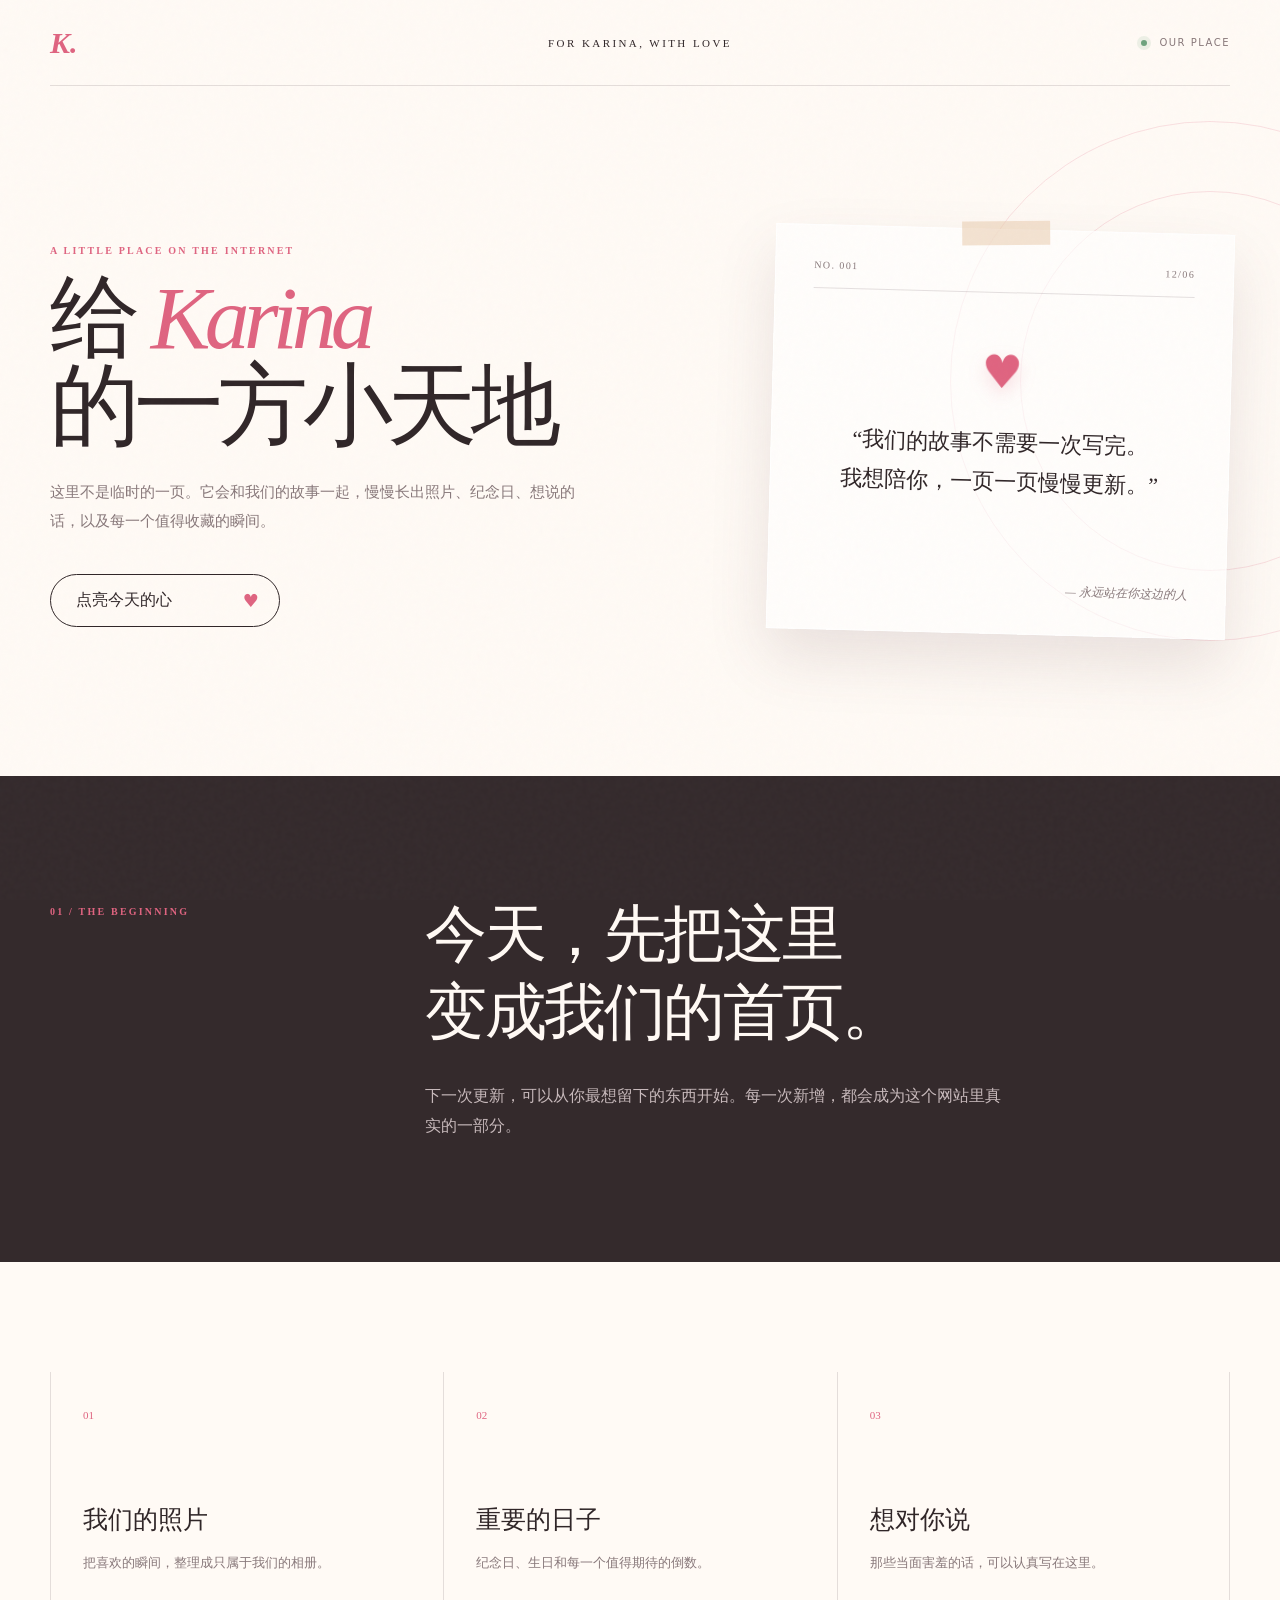
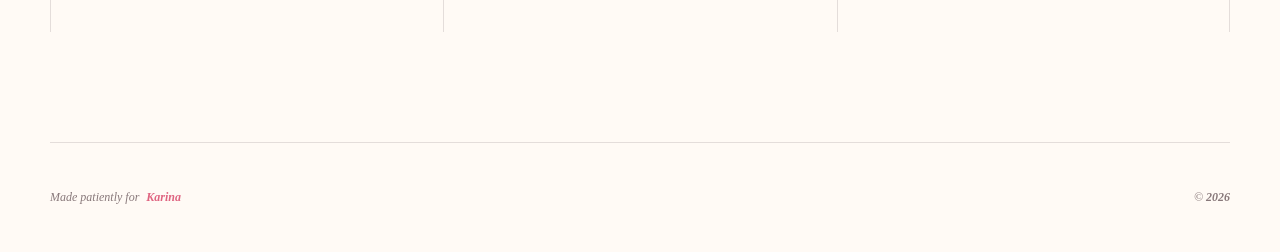
==== index.html @ d878bd58 "Launch Karina website" ====
<!doctype html>
<html lang="zh-CN">
  <head>
    <meta charset="UTF-8" />
    <meta name="viewport" content="width=device-width, initial-scale=1.0" />
    <meta name="theme-color" content="#fffaf5" />
    <meta name="description" content="一个为 Karina 慢慢搭建的小网站。" />
    <title>For Karina</title>
    <link rel="stylesheet" href="./styles.css" />
  </head>
  <body>
    <div class="grain" aria-hidden="true"></div>
    <header class="site-header">
      <a class="wordmark" href="#top" aria-label="回到首页">K.</a>
      <p>FOR KARINA, WITH LOVE</p>
      <span class="status"><i></i> OUR PLACE</span>
    </header>

    <main id="top">
      <section class="hero">
        <div class="orbit orbit-one" aria-hidden="true"></div>
        <div class="orbit orbit-two" aria-hidden="true"></div>
        <div class="hero-copy">
          <p class="eyebrow">A LITTLE PLACE ON THE INTERNET</p>
          <h1>给 <em>Karina</em><br />的一方小天地</h1>
          <p class="lead">
            这里不是临时的一页。它会和我们的故事一起，慢慢长出照片、纪念日、想说的话，以及每一个值得收藏的瞬间。
          </p>
          <button class="love-button" id="loveButton" type="button">
            <span>点亮今天的心</span>
            <b aria-hidden="true">♥</b>
          </button>
        </div>

        <aside class="note" aria-label="给 Karina 的留言">
          <div class="note-head"><span>NO. 001</span><span id="today"></span></div>
          <div class="tiny-heart" aria-hidden="true">♥</div>
          <blockquote>“我们的故事不需要一次写完。<br />我想陪你，一页一页慢慢更新。”</blockquote>
          <p>— 永远站在你这边的人</p>
        </aside>
      </section>

      <section class="foundation">
        <p class="section-number">01 / THE BEGINNING</p>
        <div>
          <h2>今天，先把这里<br />变成我们的首页。</h2>
          <p>下一次更新，可以从你最想留下的东西开始。每一次新增，都会成为这个网站里真实的一部分。</p>
        </div>
      </section>

      <section class="coming" aria-label="后续计划">
        <article><span>01</span><h3>我们的照片</h3><p>把喜欢的瞬间，整理成只属于我们的相册。</p></article>
        <article><span>02</span><h3>重要的日子</h3><p>纪念日、生日和每一个值得期待的倒数。</p></article>
        <article><span>03</span><h3>想对你说</h3><p>那些当面害羞的话，可以认真写在这里。</p></article>
      </section>
    </main>

    <footer><span>Made patiently for</span><strong>Karina</strong><span>© <b id="year"></b></span></footer>
    <div class="heart-rain" id="heartRain" aria-hidden="true"></div>
    <script src="./script.js"></script>
  </body>
</html>
---- styles.css ----
:root {
  --paper: #fffaf5;
  --ink: #302628;
  --muted: #88787a;
  --pink: #df6480;
  --rose: #f3c9d2;
  --line: rgba(67, 45, 49, 0.14);
}

* { box-sizing: border-box; }
html { scroll-behavior: smooth; }
body { margin: 0; background: var(--paper); color: var(--ink); font-family: "PingFang SC", "Microsoft YaHei", system-ui, sans-serif; }
button { font: inherit; }
.grain { position: fixed; inset: 0; pointer-events: none; opacity: .18; z-index: 10; background-image: url("data:image/svg+xml,%3Csvg viewBox='0 0 180 180' xmlns='http://www.w3.org/2000/svg'%3E%3Cfilter id='n'%3E%3CfeTurbulence type='fractalNoise' baseFrequency='.9' numOctaves='2' stitchTiles='stitch'/%3E%3C/filter%3E%3Crect width='100%25' height='100%25' filter='url(%23n)' opacity='.12'/%3E%3C/svg%3E"); }
.site-header { width: min(1180px, calc(100% - 48px)); height: 86px; margin: auto; display: grid; grid-template-columns: 1fr auto 1fr; align-items: center; border-bottom: 1px solid var(--line); position: relative; z-index: 2; }
.wordmark { color: var(--pink); text-decoration: none; font: italic 700 30px Georgia, serif; }
.site-header p { margin: 0; font: 11px Georgia, serif; letter-spacing: .22em; }
.status { justify-self: end; font-size: 10px; letter-spacing: .15em; color: var(--muted); }
.status i { display: inline-block; width: 6px; height: 6px; border-radius: 50%; background: #6fa37f; margin-right: 8px; box-shadow: 0 0 0 4px rgba(111,163,127,.12); }
.hero { width: min(1180px, calc(100% - 48px)); min-height: 690px; margin: auto; display: grid; grid-template-columns: 1.15fr .85fr; gap: 100px; align-items: center; position: relative; }
.orbit { position: absolute; border: 1px solid rgba(223,100,128,.18); border-radius: 50%; pointer-events: none; }
.orbit-one { width: 520px; height: 520px; right: -240px; top: 35px; }
.orbit-two { width: 380px; height: 380px; right: -170px; top: 105px; }
.eyebrow, .section-number { color: var(--pink); font: 700 10px Georgia, serif; letter-spacing: .22em; }
.hero h1 { margin: 18px 0 28px; font: 500 clamp(56px, 7vw, 92px)/.98 Georgia, "Songti SC", serif; letter-spacing: -.065em; }
.hero h1 em { color: var(--pink); font-weight: 400; }
.lead { max-width: 530px; color: var(--muted); font-size: 15px; line-height: 1.95; }
.love-button { margin-top: 22px; min-width: 230px; border: 1px solid var(--ink); border-radius: 999px; color: var(--ink); background: transparent; padding: 15px 20px 15px 25px; display: inline-flex; align-items: center; justify-content: space-between; gap: 36px; cursor: pointer; transition: .25s ease; }
.love-button b { color: var(--pink); font-size: 18px; }
.love-button:hover { background: var(--ink); color: white; transform: translateY(-3px); }
.note { min-height: 405px; padding: 34px 38px; background: rgba(255,255,255,.62); border: 1px solid rgba(255,255,255,.85); box-shadow: 0 28px 60px rgba(94,64,70,.13); transform: rotate(1.5deg); display: flex; flex-direction: column; position: relative; z-index: 1; }
.note::before { content: ""; width: 88px; height: 24px; background: rgba(233,205,175,.55); position: absolute; top: -9px; left: 50%; transform: translateX(-50%) rotate(-2deg); }
.note-head { display: flex; justify-content: space-between; padding-bottom: 17px; border-bottom: 1px solid var(--line); color: var(--muted); font: 10px Georgia, serif; letter-spacing: .14em; }
.tiny-heart { margin: 52px auto 25px; color: var(--pink); font-size: 46px; filter: drop-shadow(0 8px 9px rgba(223,100,128,.18)); }
.note blockquote { margin: 0; text-align: center; font: 22px/1.75 Georgia, "Songti SC", serif; }
.note > p { margin: auto 0 0; color: var(--muted); text-align: right; font: italic 12px Georgia, serif; }
.foundation { padding: 120px max(24px, calc((100vw - 1180px)/2)); display: grid; grid-template-columns: .55fr 1.45fr; gap: 70px; background: #342a2c; color: #fff9f4; }
.foundation h2 { margin: 0; font: 400 clamp(38px, 5vw, 62px)/1.25 Georgia, "Songti SC", serif; letter-spacing: -.04em; }
.foundation div > p { max-width: 580px; color: #c7b9bb; line-height: 1.9; margin: 30px 0 0; }
.coming { width: min(1180px, calc(100% - 48px)); margin: auto; padding: 110px 0; display: grid; grid-template-columns: repeat(3, 1fr); }
.coming article { min-height: 260px; padding: 32px; border-left: 1px solid var(--line); }
.coming article:last-child { border-right: 1px solid var(--line); }
.coming span { color: var(--pink); font: 11px Georgia, serif; }
.coming h3 { margin: 80px 0 15px; font: 400 25px Georgia, "Songti SC", serif; }
.coming p { margin: 0; color: var(--muted); font-size: 13px; line-height: 1.8; }
footer { width: min(1180px, calc(100% - 48px)); min-height: 110px; margin: auto; border-top: 1px solid var(--line); display: flex; align-items: center; gap: 7px; color: var(--muted); font: italic 12px Georgia, serif; }
footer strong { color: var(--pink); } footer span:last-child { margin-left: auto; }
.heart-rain { position: fixed; inset: 0; z-index: 20; pointer-events: none; overflow: hidden; }
.heart-rain i { position: absolute; left: var(--x); bottom: -30px; color: var(--pink); font-style: normal; animation: rise 1.8s ease-out var(--delay) both; }
@keyframes rise { 0% { transform: translateY(0) rotate(0); opacity: 0; } 15% { opacity: 1; } 100% { transform: translateY(-105vh) rotate(35deg); opacity: 0; } }

@media (max-width: 800px) {
  .site-header { grid-template-columns: 1fr 1fr; }.site-header p { display: none; }
  .hero { grid-template-columns: 1fr; gap: 60px; padding: 80px 0 100px; }
  .note { max-width: 560px; width: 100%; justify-self: center; }
  .foundation { grid-template-columns: 1fr; gap: 25px; }
  .coming { grid-template-columns: 1fr; }
  .coming article, .coming article:last-child { border: 0; border-top: 1px solid var(--line); min-height: 210px; }
  .coming article:last-child { border-bottom: 1px solid var(--line); }
  .coming h3 { margin-top: 55px; }
}
@media (max-width: 520px) {
  .site-header, .hero, .coming, footer { width: calc(100% - 28px); }
  .hero h1 { font-size: 52px; }
  .note { padding: 28px 24px; min-height: 390px; }
  .note blockquote { font-size: 19px; }
  .foundation { padding-top: 85px; padding-bottom: 85px; }
}
@media (prefers-reduced-motion: reduce) { * { scroll-behavior: auto !important; animation-duration: .01ms !important; transition-duration: .01ms !important; } }
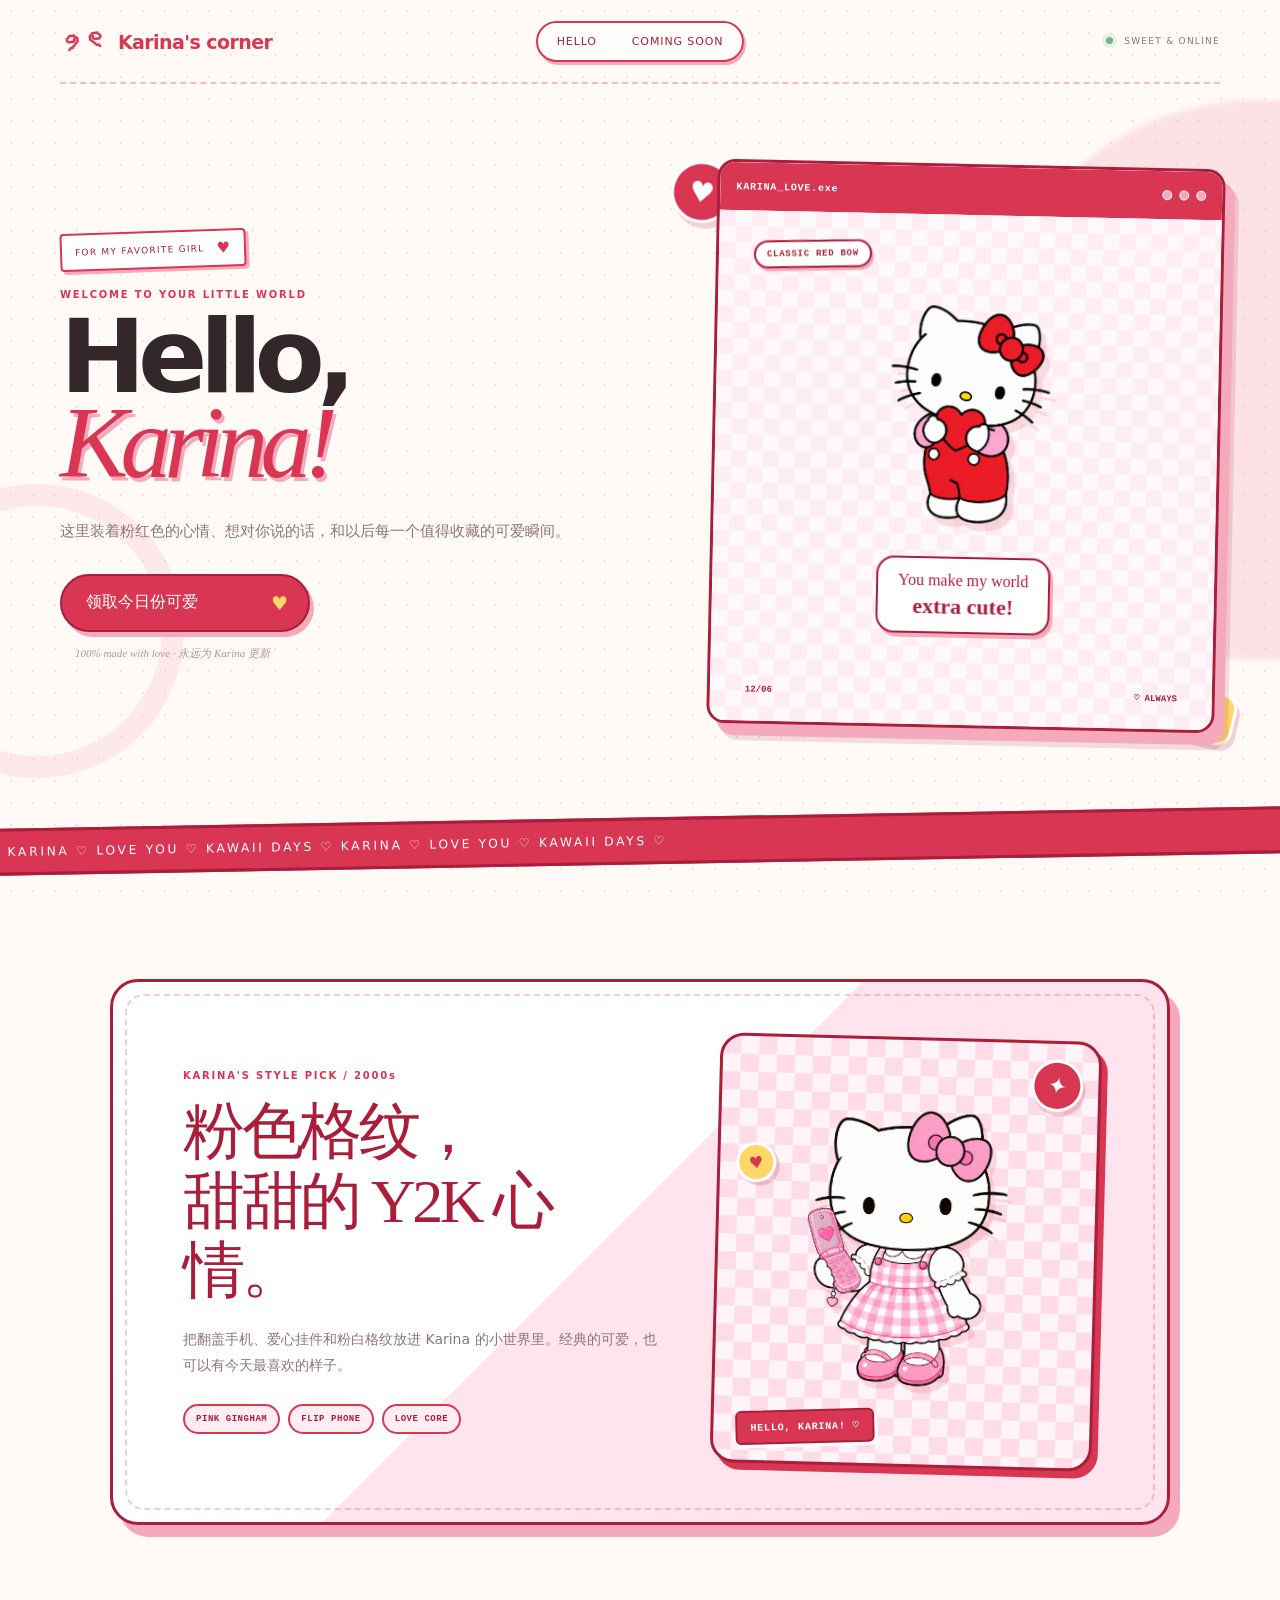
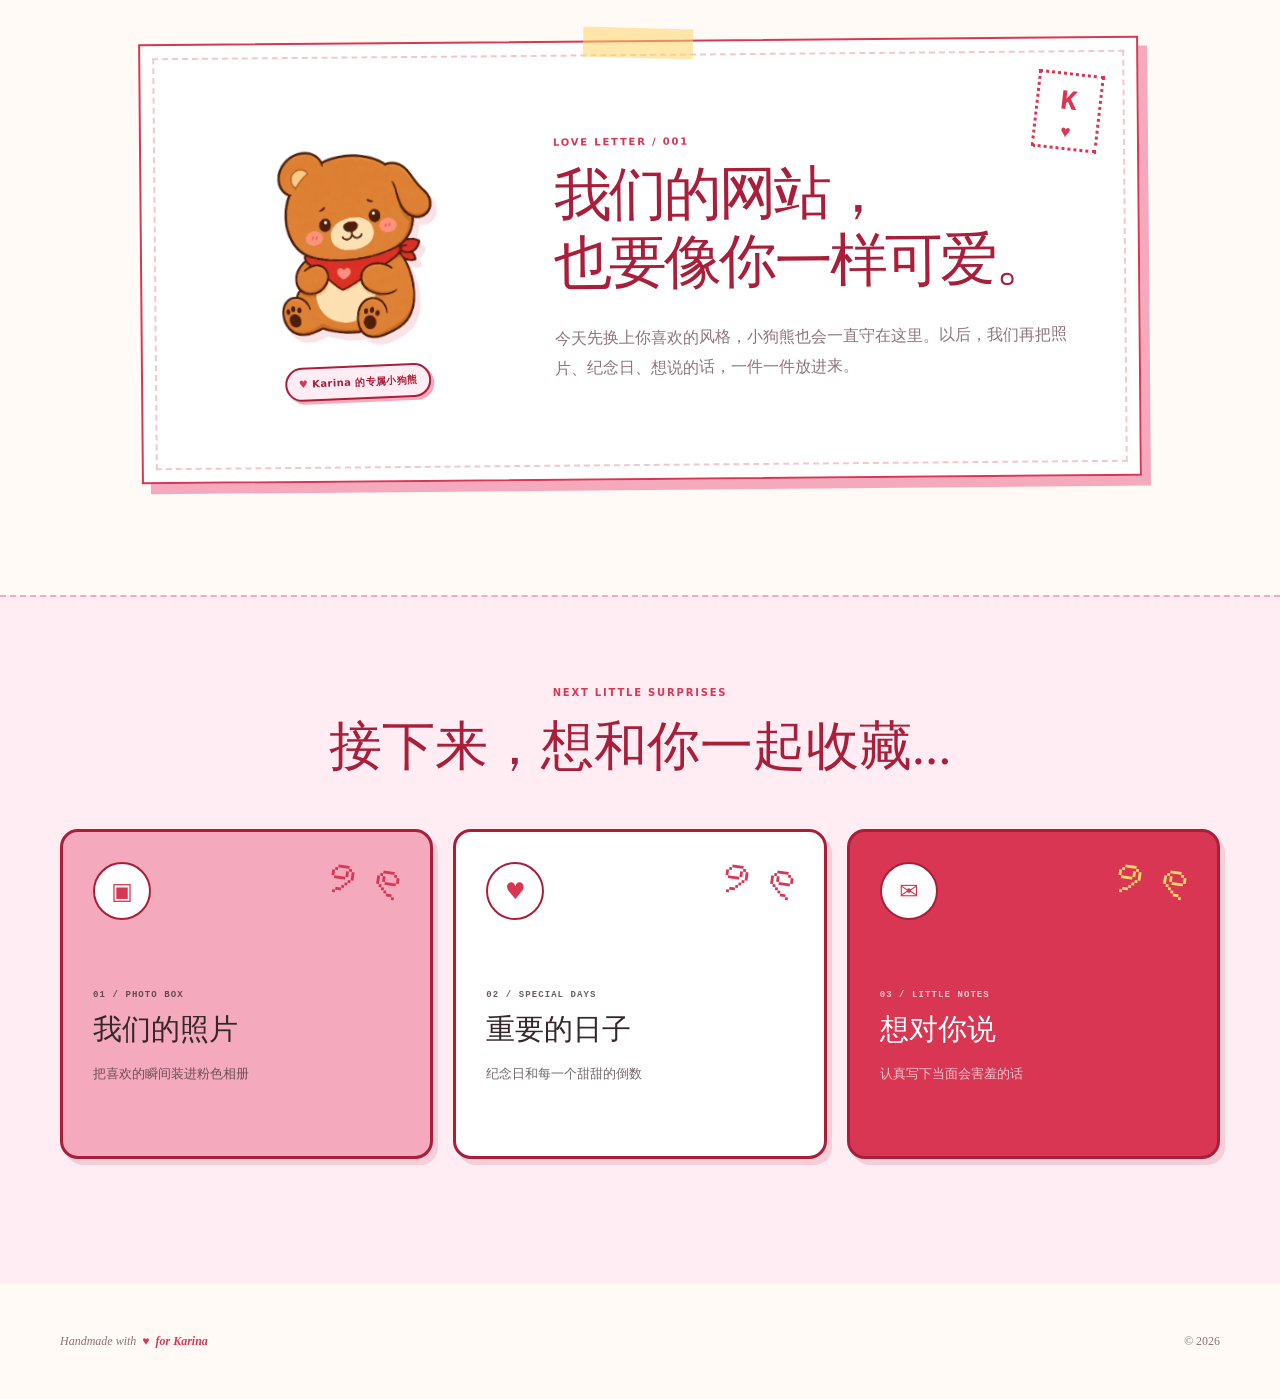
==== commit db3216d9: "Redesign Karina site with kawaii character style" ====
--- a/index.html
+++ b/index.html
@@ -3,59 +3,131 @@
   <head>
     <meta charset="UTF-8" />
     <meta name="viewport" content="width=device-width, initial-scale=1.0" />
-    <meta name="theme-color" content="#fffaf5" />
-    <meta name="description" content="一个为 Karina 慢慢搭建的小网站。" />
-    <title>For Karina</title>
+    <meta name="theme-color" content="#ffeff4" />
+    <meta name="description" content="Karina 的甜甜小世界，收藏爱与每一个可爱瞬间。" />
+    <title>Karina's Kawaii Corner</title>
     <link rel="stylesheet" href="./styles.css" />
   </head>
   <body>
-    <div class="grain" aria-hidden="true"></div>
+    <div class="page-dots" aria-hidden="true"></div>
     <header class="site-header">
-      <a class="wordmark" href="#top" aria-label="回到首页">K.</a>
-      <p>FOR KARINA, WITH LOVE</p>
-      <span class="status"><i></i> OUR PLACE</span>
+      <a class="wordmark" href="#top" aria-label="回到首页">
+        <span class="mini-bow" aria-hidden="true">୨୧</span>
+        Karina's corner
+      </a>
+      <nav aria-label="页面导航">
+        <a href="#hello">Hello</a>
+        <a href="#coming">Coming soon</a>
+      </nav>
+      <span class="status"><i></i> SWEET & ONLINE</span>
     </header>
 
     <main id="top">
-      <section class="hero">
-        <div class="orbit orbit-one" aria-hidden="true"></div>
-        <div class="orbit orbit-two" aria-hidden="true"></div>
+      <section class="hero" id="hello">
+        <div class="sticker sticker-heart" aria-hidden="true">♥</div>
+        <div class="sticker sticker-star" aria-hidden="true">✦</div>
         <div class="hero-copy">
-          <p class="eyebrow">A LITTLE PLACE ON THE INTERNET</p>
-          <h1>给 <em>Karina</em><br />的一方小天地</h1>
+          <div class="postmark"><span>FOR MY FAVORITE GIRL</span><b>♥</b></div>
+          <p class="eyebrow">WELCOME TO YOUR LITTLE WORLD</p>
+          <h1>Hello,<br /><em>Karina!</em></h1>
           <p class="lead">
-            这里不是临时的一页。它会和我们的故事一起，慢慢长出照片、纪念日、想说的话，以及每一个值得收藏的瞬间。
+            这里装着粉红色的心情、想对你说的话，和以后每一个值得收藏的可爱瞬间。
           </p>
           <button class="love-button" id="loveButton" type="button">
-            <span>点亮今天的心</span>
+            <span>领取今日份可爱</span>
             <b aria-hidden="true">♥</b>
           </button>
+          <p class="micro-copy">100% made with love · 永远为 Karina 更新</p>
         </div>
 
-        <aside class="note" aria-label="给 Karina 的留言">
-          <div class="note-head"><span>NO. 001</span><span id="today"></span></div>
-          <div class="tiny-heart" aria-hidden="true">♥</div>
-          <blockquote>“我们的故事不需要一次写完。<br />我想陪你，一页一页慢慢更新。”</blockquote>
-          <p>— 永远站在你这边的人</p>
+        <aside class="kawaii-window" aria-label="给 Karina 的欢迎卡片">
+          <div class="window-bar">
+            <span>KARINA_LOVE.exe</span>
+            <div aria-hidden="true"><i></i><i></i><i></i></div>
+          </div>
+          <div class="window-body">
+            <span class="kitty-label">CLASSIC RED BOW</span>
+            <img
+              class="kitty-classic"
+              src="./assets/hello-kitty-classic.png"
+              alt="戴红色蝴蝶结、抱着爱心的经典 Hello Kitty"
+            />
+            <p class="bubble">You make my world<br /><strong>extra cute!</strong></p>
+            <div class="window-footer"><span id="today"></span><span>♡ ALWAYS</span></div>
+          </div>
         </aside>
       </section>
 
-      <section class="foundation">
-        <p class="section-number">01 / THE BEGINNING</p>
-        <div>
-          <h2>今天，先把这里<br />变成我们的首页。</h2>
-          <p>下一次更新，可以从你最想留下的东西开始。每一次新增，都会成为这个网站里真实的一部分。</p>
+      <div class="ticker" aria-hidden="true">
+        <div>♡ KARINA ♡ LOVE YOU ♡ KAWAII DAYS ♡ KARINA ♡ LOVE YOU ♡ KAWAII DAYS ♡</div>
+      </div>
+
+      <section class="kitty-era" aria-label="Hello Kitty 粉色千禧风造型">
+        <div class="kitty-era-copy">
+          <p class="section-tag">KARINA'S STYLE PICK / 2000s</p>
+          <h2>粉色格纹，<br />甜甜的 Y2K 心情。</h2>
+          <p>把翻盖手机、爱心挂件和粉白格纹放进 Karina 的小世界里。经典的可爱，也可以有今天最喜欢的样子。</p>
+          <div class="style-pills" aria-label="风格关键词">
+            <span>PINK GINGHAM</span><span>FLIP PHONE</span><span>LOVE CORE</span>
+          </div>
         </div>
+        <figure class="kitty-y2k-card">
+          <span class="sparkle sparkle-one" aria-hidden="true">✦</span>
+          <span class="sparkle sparkle-two" aria-hidden="true">♥</span>
+          <img src="./assets/hello-kitty-y2k.png" alt="穿粉色格纹裙、拿着爱心翻盖手机的 Hello Kitty" />
+          <figcaption>HELLO, KARINA! ♡</figcaption>
+        </figure>
       </section>
 
-      <section class="coming" aria-label="后续计划">
-        <article><span>01</span><h3>我们的照片</h3><p>把喜欢的瞬间，整理成只属于我们的相册。</p></article>
-        <article><span>02</span><h3>重要的日子</h3><p>纪念日、生日和每一个值得期待的倒数。</p></article>
-        <article><span>03</span><h3>想对你说</h3><p>那些当面害羞的话，可以认真写在这里。</p></article>
+      <section class="love-letter">
+        <div class="letter-stamp" aria-hidden="true">K<br /><span>♥</span></div>
+        <figure class="dog-bear-mascot">
+          <img src="./assets/dog-bear.png" alt="戴着红色爱心围巾、憨憨坐着的棕色小狗熊" />
+          <figcaption><span>♥</span> Karina 的专属小狗熊</figcaption>
+        </figure>
+        <div>
+          <p class="section-tag">LOVE LETTER / 001</p>
+          <h2>我们的网站，<br />也要像你一样可爱。</h2>
+          <p>今天先换上你喜欢的风格，小狗熊也会一直守在这里。以后，我们再把照片、纪念日、想说的话，一件一件放进来。</p>
+        </div>
+        <div class="tape" aria-hidden="true"></div>
+      </section>
+
+      <section class="coming" id="coming" aria-label="后续计划">
+        <div class="section-heading">
+          <p class="eyebrow">NEXT LITTLE SURPRISES</p>
+          <h2>接下来，想和你一起收藏...</h2>
+        </div>
+        <div class="card-grid">
+          <article class="feature-card card-pink">
+            <span class="card-icon" aria-hidden="true">▣</span>
+            <p>01 / PHOTO BOX</p>
+            <h3>我们的照片</h3>
+            <small>把喜欢的瞬间装进粉色相册</small>
+            <i class="card-bow" aria-hidden="true">୨୧</i>
+          </article>
+          <article class="feature-card card-white">
+            <span class="card-icon" aria-hidden="true">♥</span>
+            <p>02 / SPECIAL DAYS</p>
+            <h3>重要的日子</h3>
+            <small>纪念日和每一个甜甜的倒数</small>
+            <i class="card-bow" aria-hidden="true">୨୧</i>
+          </article>
+          <article class="feature-card card-red">
+            <span class="card-icon" aria-hidden="true">✉</span>
+            <p>03 / LITTLE NOTES</p>
+            <h3>想对你说</h3>
+            <small>认真写下当面会害羞的话</small>
+            <i class="card-bow" aria-hidden="true">୨୧</i>
+          </article>
+        </div>
       </section>
     </main>
 
-    <footer><span>Made patiently for</span><strong>Karina</strong><span>© <b id="year"></b></span></footer>
+    <footer>
+      <span>Handmade with</span><b>♥</b><strong>for Karina</strong>
+      <span class="footer-year">© <i id="year"></i></span>
+    </footer>
     <div class="heart-rain" id="heartRain" aria-hidden="true"></div>
     <script src="./script.js"></script>
   </body>
--- a/styles.css
+++ b/styles.css
@@ -1,69 +1,141 @@
 :root {
-  --paper: #fffaf5;
-  --ink: #302628;
-  --muted: #88787a;
-  --pink: #df6480;
-  --rose: #f3c9d2;
-  --line: rgba(67, 45, 49, 0.14);
+  --cream: #fffaf6;
+  --white: #ffffff;
+  --ink: #34272b;
+  --muted: #8e747b;
+  --pink: #f4a9bd;
+  --soft-pink: #ffedf3;
+  --hot-pink: #ee6f91;
+  --red: #d93654;
+  --deep-red: #a91f3b;
+  --yellow: #ffd768;
+  --line: #d94b67;
+  --shadow: 5px 6px 0 rgba(191, 48, 76, .16);
 }
 
 * { box-sizing: border-box; }
 html { scroll-behavior: smooth; }
-body { margin: 0; background: var(--paper); color: var(--ink); font-family: "PingFang SC", "Microsoft YaHei", system-ui, sans-serif; }
-button { font: inherit; }
-.grain { position: fixed; inset: 0; pointer-events: none; opacity: .18; z-index: 10; background-image: url("data:image/svg+xml,%3Csvg viewBox='0 0 180 180' xmlns='http://www.w3.org/2000/svg'%3E%3Cfilter id='n'%3E%3CfeTurbulence type='fractalNoise' baseFrequency='.9' numOctaves='2' stitchTiles='stitch'/%3E%3C/filter%3E%3Crect width='100%25' height='100%25' filter='url(%23n)' opacity='.12'/%3E%3C/svg%3E"); }
-.site-header { width: min(1180px, calc(100% - 48px)); height: 86px; margin: auto; display: grid; grid-template-columns: 1fr auto 1fr; align-items: center; border-bottom: 1px solid var(--line); position: relative; z-index: 2; }
-.wordmark { color: var(--pink); text-decoration: none; font: italic 700 30px Georgia, serif; }
-.site-header p { margin: 0; font: 11px Georgia, serif; letter-spacing: .22em; }
-.status { justify-self: end; font-size: 10px; letter-spacing: .15em; color: var(--muted); }
-.status i { display: inline-block; width: 6px; height: 6px; border-radius: 50%; background: #6fa37f; margin-right: 8px; box-shadow: 0 0 0 4px rgba(111,163,127,.12); }
-.hero { width: min(1180px, calc(100% - 48px)); min-height: 690px; margin: auto; display: grid; grid-template-columns: 1.15fr .85fr; gap: 100px; align-items: center; position: relative; }
-.orbit { position: absolute; border: 1px solid rgba(223,100,128,.18); border-radius: 50%; pointer-events: none; }
-.orbit-one { width: 520px; height: 520px; right: -240px; top: 35px; }
-.orbit-two { width: 380px; height: 380px; right: -170px; top: 105px; }
-.eyebrow, .section-number { color: var(--pink); font: 700 10px Georgia, serif; letter-spacing: .22em; }
-.hero h1 { margin: 18px 0 28px; font: 500 clamp(56px, 7vw, 92px)/.98 Georgia, "Songti SC", serif; letter-spacing: -.065em; }
-.hero h1 em { color: var(--pink); font-weight: 400; }
-.lead { max-width: 530px; color: var(--muted); font-size: 15px; line-height: 1.95; }
-.love-button { margin-top: 22px; min-width: 230px; border: 1px solid var(--ink); border-radius: 999px; color: var(--ink); background: transparent; padding: 15px 20px 15px 25px; display: inline-flex; align-items: center; justify-content: space-between; gap: 36px; cursor: pointer; transition: .25s ease; }
-.love-button b { color: var(--pink); font-size: 18px; }
-.love-button:hover { background: var(--ink); color: white; transform: translateY(-3px); }
-.note { min-height: 405px; padding: 34px 38px; background: rgba(255,255,255,.62); border: 1px solid rgba(255,255,255,.85); box-shadow: 0 28px 60px rgba(94,64,70,.13); transform: rotate(1.5deg); display: flex; flex-direction: column; position: relative; z-index: 1; }
-.note::before { content: ""; width: 88px; height: 24px; background: rgba(233,205,175,.55); position: absolute; top: -9px; left: 50%; transform: translateX(-50%) rotate(-2deg); }
-.note-head { display: flex; justify-content: space-between; padding-bottom: 17px; border-bottom: 1px solid var(--line); color: var(--muted); font: 10px Georgia, serif; letter-spacing: .14em; }
-.tiny-heart { margin: 52px auto 25px; color: var(--pink); font-size: 46px; filter: drop-shadow(0 8px 9px rgba(223,100,128,.18)); }
-.note blockquote { margin: 0; text-align: center; font: 22px/1.75 Georgia, "Songti SC", serif; }
-.note > p { margin: auto 0 0; color: var(--muted); text-align: right; font: italic 12px Georgia, serif; }
-.foundation { padding: 120px max(24px, calc((100vw - 1180px)/2)); display: grid; grid-template-columns: .55fr 1.45fr; gap: 70px; background: #342a2c; color: #fff9f4; }
-.foundation h2 { margin: 0; font: 400 clamp(38px, 5vw, 62px)/1.25 Georgia, "Songti SC", serif; letter-spacing: -.04em; }
-.foundation div > p { max-width: 580px; color: #c7b9bb; line-height: 1.9; margin: 30px 0 0; }
-.coming { width: min(1180px, calc(100% - 48px)); margin: auto; padding: 110px 0; display: grid; grid-template-columns: repeat(3, 1fr); }
-.coming article { min-height: 260px; padding: 32px; border-left: 1px solid var(--line); }
-.coming article:last-child { border-right: 1px solid var(--line); }
-.coming span { color: var(--pink); font: 11px Georgia, serif; }
-.coming h3 { margin: 80px 0 15px; font: 400 25px Georgia, "Songti SC", serif; }
-.coming p { margin: 0; color: var(--muted); font-size: 13px; line-height: 1.8; }
-footer { width: min(1180px, calc(100% - 48px)); min-height: 110px; margin: auto; border-top: 1px solid var(--line); display: flex; align-items: center; gap: 7px; color: var(--muted); font: italic 12px Georgia, serif; }
-footer strong { color: var(--pink); } footer span:last-child { margin-left: auto; }
-.heart-rain { position: fixed; inset: 0; z-index: 20; pointer-events: none; overflow: hidden; }
-.heart-rain i { position: absolute; left: var(--x); bottom: -30px; color: var(--pink); font-style: normal; animation: rise 1.8s ease-out var(--delay) both; }
+body { margin: 0; background: var(--cream); color: var(--ink); font-family: "Arial Rounded MT Bold", "PingFang SC", "Microsoft YaHei", system-ui, sans-serif; overflow-x: hidden; }
+button, a { font: inherit; -webkit-tap-highlight-color: transparent; }
+button:focus-visible, a:focus-visible { outline: 3px solid var(--yellow); outline-offset: 3px; }
+.page-dots { position: fixed; inset: 0; z-index: -2; pointer-events: none; background-color: var(--cream); background-image: radial-gradient(rgba(226, 74, 105, .15) 1.5px, transparent 1.5px); background-size: 22px 22px; }
+.page-dots::after { content: ""; position: absolute; width: 560px; height: 560px; border-radius: 50%; right: -260px; top: 100px; background: rgba(247, 183, 200, .36); filter: blur(2px); }
+
+.site-header { width: min(1160px, calc(100% - 40px)); min-height: 84px; margin: auto; display: grid; grid-template-columns: 1fr auto 1fr; gap: 25px; align-items: center; border-bottom: 2px dashed rgba(217, 54, 84, .3); position: relative; z-index: 5; }
+.wordmark { color: var(--red); text-decoration: none; font-size: 19px; font-weight: 900; letter-spacing: -.03em; }
+.mini-bow { display: inline-block; margin-right: 5px; font-size: 24px; transform: rotate(-7deg); }
+.site-header nav { display: flex; gap: 7px; padding: 5px; border: 2px solid var(--red); border-radius: 99px; background: rgba(255,255,255,.8); box-shadow: 2px 3px 0 var(--pink); }
+.site-header nav a { padding: 7px 14px; border-radius: 99px; color: var(--deep-red); text-decoration: none; font-size: 11px; text-transform: uppercase; letter-spacing: .08em; }
+.site-header nav a:hover { color: white; background: var(--red); }
+.status { justify-self: end; color: var(--muted); font-size: 9px; letter-spacing: .14em; }
+.status i { display: inline-block; width: 7px; height: 7px; margin-right: 7px; border-radius: 50%; background: #70b588; box-shadow: 0 0 0 4px rgba(112,181,136,.15); }
+
+.hero { width: min(1160px, calc(100% - 40px)); min-height: 700px; margin: auto; padding: 80px 0 90px; display: grid; grid-template-columns: 1.05fr .95fr; gap: 90px; align-items: center; position: relative; }
+.hero::before { content: ""; position: absolute; width: 250px; height: 250px; left: -170px; bottom: 40px; border: 22px solid rgba(244,169,189,.22); border-radius: 50%; }
+.hero-copy { position: relative; z-index: 2; }
+.postmark { display: inline-flex; align-items: center; gap: 12px; margin-bottom: 20px; padding: 8px 13px; border: 2px solid var(--red); border-radius: 4px; color: var(--deep-red); background: white; transform: rotate(-2deg); font-size: 9px; letter-spacing: .14em; box-shadow: 3px 3px 0 var(--pink); }
+.postmark b { color: var(--red); font-size: 15px; }
+.eyebrow, .section-tag { margin: 0; color: var(--red); font-size: 10px; font-weight: 900; letter-spacing: .18em; }
+.hero h1 { margin: 14px 0 24px; color: var(--ink); font-size: clamp(64px, 8vw, 105px); line-height: .83; letter-spacing: -.075em; }
+.hero h1 em { color: var(--red); font-family: Georgia, "Songti SC", serif; font-weight: 500; text-shadow: 3px 4px 0 var(--pink); }
+.lead { max-width: 520px; margin: 32px 0 0; color: var(--muted); font-size: 15px; line-height: 1.9; }
+.love-button { min-width: 250px; margin-top: 28px; padding: 16px 20px 16px 24px; display: inline-flex; justify-content: space-between; gap: 30px; border: 2px solid var(--deep-red); border-radius: 99px; background: var(--red); color: white; box-shadow: 4px 5px 0 var(--pink); cursor: pointer; transition: .2s ease; }
+.love-button b { color: var(--yellow); font-size: 19px; }
+.love-button:hover { transform: translateY(-3px) rotate(-1deg); box-shadow: 6px 8px 0 var(--pink); }
+.micro-copy { margin: 14px 0 0 15px; color: #b7939d; font: italic 11px Georgia, serif; }
+
+.kawaii-window { border: 3px solid var(--deep-red); border-radius: 18px; background: white; box-shadow: 10px 12px 0 var(--pink), 14px 17px 0 rgba(169,31,59,.14); transform: rotate(1.2deg); position: relative; z-index: 2; overflow: hidden; }
+.window-bar { height: 48px; padding: 0 16px; display: flex; align-items: center; justify-content: space-between; background: var(--red); color: white; font: 800 10px monospace; letter-spacing: .08em; }
+.window-bar > div { display: flex; gap: 7px; }
+.window-bar i { display: block; width: 10px; height: 10px; border: 1px solid white; border-radius: 50%; background: var(--pink); }
+.window-body { min-height: 510px; padding: 28px 35px 25px; display: flex; flex-direction: column; align-items: center; background-color: var(--soft-pink); background-image: linear-gradient(45deg, rgba(255,255,255,.65) 25%, transparent 25%, transparent 75%, rgba(255,255,255,.65) 75%), linear-gradient(45deg, rgba(255,255,255,.65) 25%, transparent 25%, transparent 75%, rgba(255,255,255,.65) 75%); background-size: 32px 32px; background-position: 0 0, 16px 16px; position: relative; }
+.kitty-label { align-self: flex-start; padding: 7px 11px; border: 2px solid var(--deep-red); border-radius: 99px; color: var(--deep-red); background: white; box-shadow: 2px 3px 0 var(--pink); font: 900 9px monospace; letter-spacing: .08em; transform: rotate(-2deg); }
+.kitty-classic { width: min(285px, 84%); height: 310px; margin: -8px auto -16px; object-fit: contain; filter: drop-shadow(6px 8px 0 rgba(217,54,84,.15)); position: relative; z-index: 2; }
+.bubble { margin: 0; padding: 11px 20px; border: 2px solid var(--deep-red); border-radius: 18px; background: white; text-align: center; color: var(--deep-red); font: 16px/1.35 Georgia, serif; box-shadow: 3px 4px 0 var(--pink); position: relative; z-index: 3; }
+.bubble strong { font-size: 22px; }
+.window-footer { width: 100%; margin-top: auto; display: flex; justify-content: space-between; color: var(--deep-red); font: 800 9px monospace; }
+.sticker { position: absolute; z-index: 1; display: grid; place-items: center; border: 3px solid white; color: white; background: var(--red); filter: drop-shadow(4px 5px 0 rgba(169,31,59,.18)); }
+.sticker-heart { width: 62px; height: 62px; right: 42%; top: 77px; border-radius: 50%; transform: rotate(10deg); font-size: 28px; }
+.sticker-star { width: 52px; height: 52px; right: -15px; bottom: 75px; border-radius: 15px; transform: rotate(13deg); color: var(--red); background: var(--yellow); font-size: 27px; }
+
+.ticker { border-top: 3px solid var(--deep-red); border-bottom: 3px solid var(--deep-red); background: var(--red); color: white; overflow: hidden; transform: rotate(-1deg) scale(1.02); }
+.ticker div { width: max-content; padding: 13px 0; font-size: 12px; letter-spacing: .22em; animation: scroll 22s linear infinite; }
+@keyframes scroll { to { transform: translateX(-50%); } }
+
+.kitty-era { width: min(1060px, calc(100% - 40px)); margin: 115px auto 30px; padding: 55px 70px; display: grid; grid-template-columns: 1fr .8fr; gap: 55px; align-items: center; border: 3px solid var(--deep-red); border-radius: 28px; background: linear-gradient(135deg, #fff 0 47%, #ffe4ed 47% 100%); box-shadow: 10px 12px 0 var(--pink); position: relative; overflow: hidden; }
+.kitty-era::before { content: ""; position: absolute; inset: 12px; border: 2px dashed rgba(217,54,84,.25); border-radius: 19px; pointer-events: none; }
+.kitty-era-copy { position: relative; z-index: 2; }
+.kitty-era h2 { margin: 16px 0 20px; color: var(--deep-red); font: 500 clamp(40px, 5vw, 62px)/1.12 Georgia, "Songti SC", serif; letter-spacing: -.055em; }
+.kitty-era-copy > p:last-of-type { max-width: 540px; color: var(--muted); font-size: 14px; line-height: 1.9; }
+.style-pills { margin-top: 25px; display: flex; flex-wrap: wrap; gap: 8px; }
+.style-pills span { padding: 8px 11px; border: 2px solid var(--red); border-radius: 99px; color: var(--deep-red); background: var(--soft-pink); font: 800 9px monospace; letter-spacing: .06em; }
+.kitty-y2k-card { min-height: 430px; margin: 0; display: grid; place-items: center; border: 3px solid var(--deep-red); border-radius: 24px; background-color: #ffdce8; background-image: linear-gradient(45deg, rgba(255,255,255,.72) 25%, transparent 25%, transparent 75%, rgba(255,255,255,.72) 75%), linear-gradient(45deg, rgba(255,255,255,.72) 25%, transparent 25%, transparent 75%, rgba(255,255,255,.72) 75%); background-size: 36px 36px; background-position: 0 0, 18px 18px; box-shadow: 6px 7px 0 var(--red); position: relative; z-index: 2; transform: rotate(1.5deg); }
+.kitty-y2k-card img { width: 92%; height: 385px; object-fit: contain; filter: drop-shadow(5px 7px 0 rgba(217,54,84,.16)); }
+.kitty-y2k-card figcaption { position: absolute; left: 22px; bottom: 18px; padding: 9px 13px; border: 2px solid var(--deep-red); border-radius: 6px; color: white; background: var(--red); box-shadow: 3px 3px 0 white; font: 900 10px monospace; letter-spacing: .08em; transform: rotate(-3deg); }
+.sparkle { position: absolute; z-index: 3; display: grid; place-items: center; border: 3px solid white; border-radius: 50%; color: white; background: var(--red); box-shadow: 3px 4px 0 rgba(169,31,59,.2); }
+.sparkle-one { width: 52px; height: 52px; right: 15px; top: 16px; font-size: 23px; transform: rotate(12deg); }
+.sparkle-two { width: 40px; height: 40px; left: 16px; top: 25%; color: var(--red); background: var(--yellow); transform: rotate(-10deg); }
+
+.love-letter { margin: 115px auto; width: min(1000px, calc(100% - 40px)); min-height: 440px; padding: 60px 65px; display: grid; grid-template-columns: .72fr 1.28fr; gap: 55px; align-items: center; border: 2px solid var(--red); background: white; box-shadow: 9px 10px 0 var(--pink); position: relative; transform: rotate(-.5deg); }
+.love-letter::before { content: ""; position: absolute; inset: 12px; border: 2px dashed rgba(217,54,84,.28); pointer-events: none; }
+.section-tag { align-self: start; }
+.love-letter h2 { margin: 14px 0 0; font: 500 clamp(38px, 5vw, 58px)/1.18 Georgia, "Songti SC", serif; color: var(--deep-red); letter-spacing: -.05em; }
+.love-letter div > p { max-width: 570px; margin: 25px 0 0; color: var(--muted); line-height: 1.9; }
+.love-letter div > .section-tag { margin: 0; color: var(--red); line-height: 1; }
+.dog-bear-mascot { margin: 0; position: relative; z-index: 2; text-align: center; transform: rotate(-2deg); }
+.dog-bear-mascot img { display: block; width: min(245px, 100%); height: auto; margin: 0 auto -6px; filter: drop-shadow(5px 7px 0 rgba(217,54,84,.14)); }
+.dog-bear-mascot figcaption { display: inline-block; padding: 8px 12px; border: 2px solid var(--deep-red); border-radius: 99px; background: var(--soft-pink); color: var(--deep-red); font-size: 10px; font-weight: 900; letter-spacing: .04em; box-shadow: 3px 3px 0 var(--pink); white-space: nowrap; }
+.dog-bear-mascot figcaption span { color: var(--red); }
+.letter-stamp { position: absolute; right: 36px; top: 34px; width: 66px; height: 78px; padding-top: 13px; border: 3px dotted var(--red); color: var(--red); text-align: center; font: 900 28px/1 monospace; transform: rotate(7deg); }
+.letter-stamp span { font-size: 17px; }.tape { position: absolute; width: 110px; height: 30px; left: 50%; top: -14px; transform: translateX(-50%) rotate(2deg); background: rgba(255,214,104,.55); }
+
+.coming { padding: 90px max(20px, calc((100% - 1160px)/2)) 125px; background: var(--soft-pink); border-top: 2px dashed rgba(217,54,84,.35); }
+.section-heading { max-width: 740px; margin: 0 auto 50px; text-align: center; }
+.section-heading h2 { margin: 15px 0 0; color: var(--deep-red); font: 500 clamp(34px, 4.5vw, 53px)/1.25 Georgia, "Songti SC", serif; }
+.card-grid { display: grid; grid-template-columns: repeat(3, 1fr); gap: 20px; }
+.feature-card { min-height: 330px; padding: 30px; border: 3px solid var(--deep-red); border-radius: 18px; box-shadow: var(--shadow); position: relative; overflow: hidden; transition: .22s ease; }
+.feature-card:hover { transform: translateY(-7px) rotate(-1deg); box-shadow: 8px 11px 0 rgba(191,48,76,.2); }
+.card-pink { background: var(--pink); }.card-white { background: white; }.card-red { background: var(--red); color: white; }
+.card-icon { display: grid; place-items: center; width: 58px; height: 58px; border: 2px solid var(--deep-red); border-radius: 50%; color: var(--red); background: white; font-size: 23px; }
+.feature-card > p { margin: 70px 0 10px; font: 800 9px monospace; letter-spacing: .12em; opacity: .74; }
+.feature-card h3 { margin: 0 0 13px; font: 500 29px Georgia, "Songti SC", serif; }
+.feature-card small { line-height: 1.7; opacity: .7; }
+.card-bow { position: absolute; right: 20px; top: 22px; color: var(--red); font-size: 45px; font-style: normal; transform: rotate(8deg); }
+.card-red .card-bow { color: var(--yellow); }
+
+footer { width: min(1160px, calc(100% - 40px)); min-height: 115px; margin: auto; display: flex; align-items: center; gap: 6px; color: var(--muted); font: italic 12px Georgia, serif; }
+footer > b, footer strong { color: var(--red); }.footer-year { margin-left: auto; }.footer-year i { font-style: normal; }
+.heart-rain { position: fixed; inset: 0; z-index: 20; overflow: hidden; pointer-events: none; }
+.heart-rain i { position: absolute; left: var(--x); bottom: -35px; color: var(--red); font-style: normal; animation: rise 1.8s ease-out var(--delay) both; filter: drop-shadow(2px 2px 0 white); }
 @keyframes rise { 0% { transform: translateY(0) rotate(0); opacity: 0; } 15% { opacity: 1; } 100% { transform: translateY(-105vh) rotate(35deg); opacity: 0; } }
 
-@media (max-width: 800px) {
-  .site-header { grid-template-columns: 1fr 1fr; }.site-header p { display: none; }
-  .hero { grid-template-columns: 1fr; gap: 60px; padding: 80px 0 100px; }
-  .note { max-width: 560px; width: 100%; justify-self: center; }
-  .foundation { grid-template-columns: 1fr; gap: 25px; }
-  .coming { grid-template-columns: 1fr; }
-  .coming article, .coming article:last-child { border: 0; border-top: 1px solid var(--line); min-height: 210px; }
-  .coming article:last-child { border-bottom: 1px solid var(--line); }
-  .coming h3 { margin-top: 55px; }
+@media (max-width: 850px) {
+  .site-header { grid-template-columns: 1fr 1fr; }.site-header nav { display: none; }
+  .hero { grid-template-columns: 1fr; gap: 75px; padding-top: 70px; }
+  .kawaii-window { width: min(520px, 100%); justify-self: center; }
+  .sticker-heart { right: 20px; top: 53%; }.sticker-star { right: 3px; bottom: 55px; }
+  .kitty-era { grid-template-columns: 1fr; padding: 60px 45px; }
+  .kitty-y2k-card { width: min(430px, 100%); justify-self: center; }
+  .love-letter { grid-template-columns: 1fr; gap: 30px; padding: 65px 45px; }
+  .dog-bear-mascot img { width: 220px; }
+  .card-grid { grid-template-columns: 1fr; max-width: 600px; margin: auto; }
+  .feature-card { min-height: 270px; }.feature-card > p { margin-top: 55px; }
 }
 @media (max-width: 520px) {
-  .site-header, .hero, .coming, footer { width: calc(100% - 28px); }
-  .hero h1 { font-size: 52px; }
-  .note { padding: 28px 24px; min-height: 390px; }
-  .note blockquote { font-size: 19px; }
-  .foundation { padding-top: 85px; padding-bottom: 85px; }
+  .site-header, .hero, footer { width: calc(100% - 28px); }
+  .status { font-size: 0; }.status i { margin: 0; }
+  .hero { padding-top: 55px; gap: 58px; }.hero h1 { font-size: 62px; }
+  .love-button { width: 100%; }.kawaii-window { transform: none; }
+  .window-body { min-height: 470px; padding: 25px 22px 22px; }
+  .kitty-classic { width: min(260px, 88%); height: 285px; }
+  .sticker { display: none; }
+  .kitty-era { width: calc(100% - 28px); margin-top: 85px; padding: 48px 25px; border-radius: 22px; }
+  .kitty-y2k-card { min-height: 360px; }
+  .kitty-y2k-card img { height: 330px; width: 100%; }
+  .love-letter { width: calc(100% - 28px); margin: 85px auto; padding: 60px 30px; }
+  .dog-bear-mascot img { width: 190px; }
+  .letter-stamp { right: 25px; top: 25px; transform: scale(.8) rotate(7deg); transform-origin: top right; }
+  .coming { padding-top: 75px; padding-bottom: 90px; }
+  footer { min-height: 100px; }.footer-year { display: none; }
 }
-@media (prefers-reduced-motion: reduce) { * { scroll-behavior: auto !important; animation-duration: .01ms !important; transition-duration: .01ms !important; } }
+@media (prefers-reduced-motion: reduce) { *, *::before, *::after { scroll-behavior: auto !important; animation-duration: .01ms !important; animation-iteration-count: 1 !important; transition-duration: .01ms !important; } }
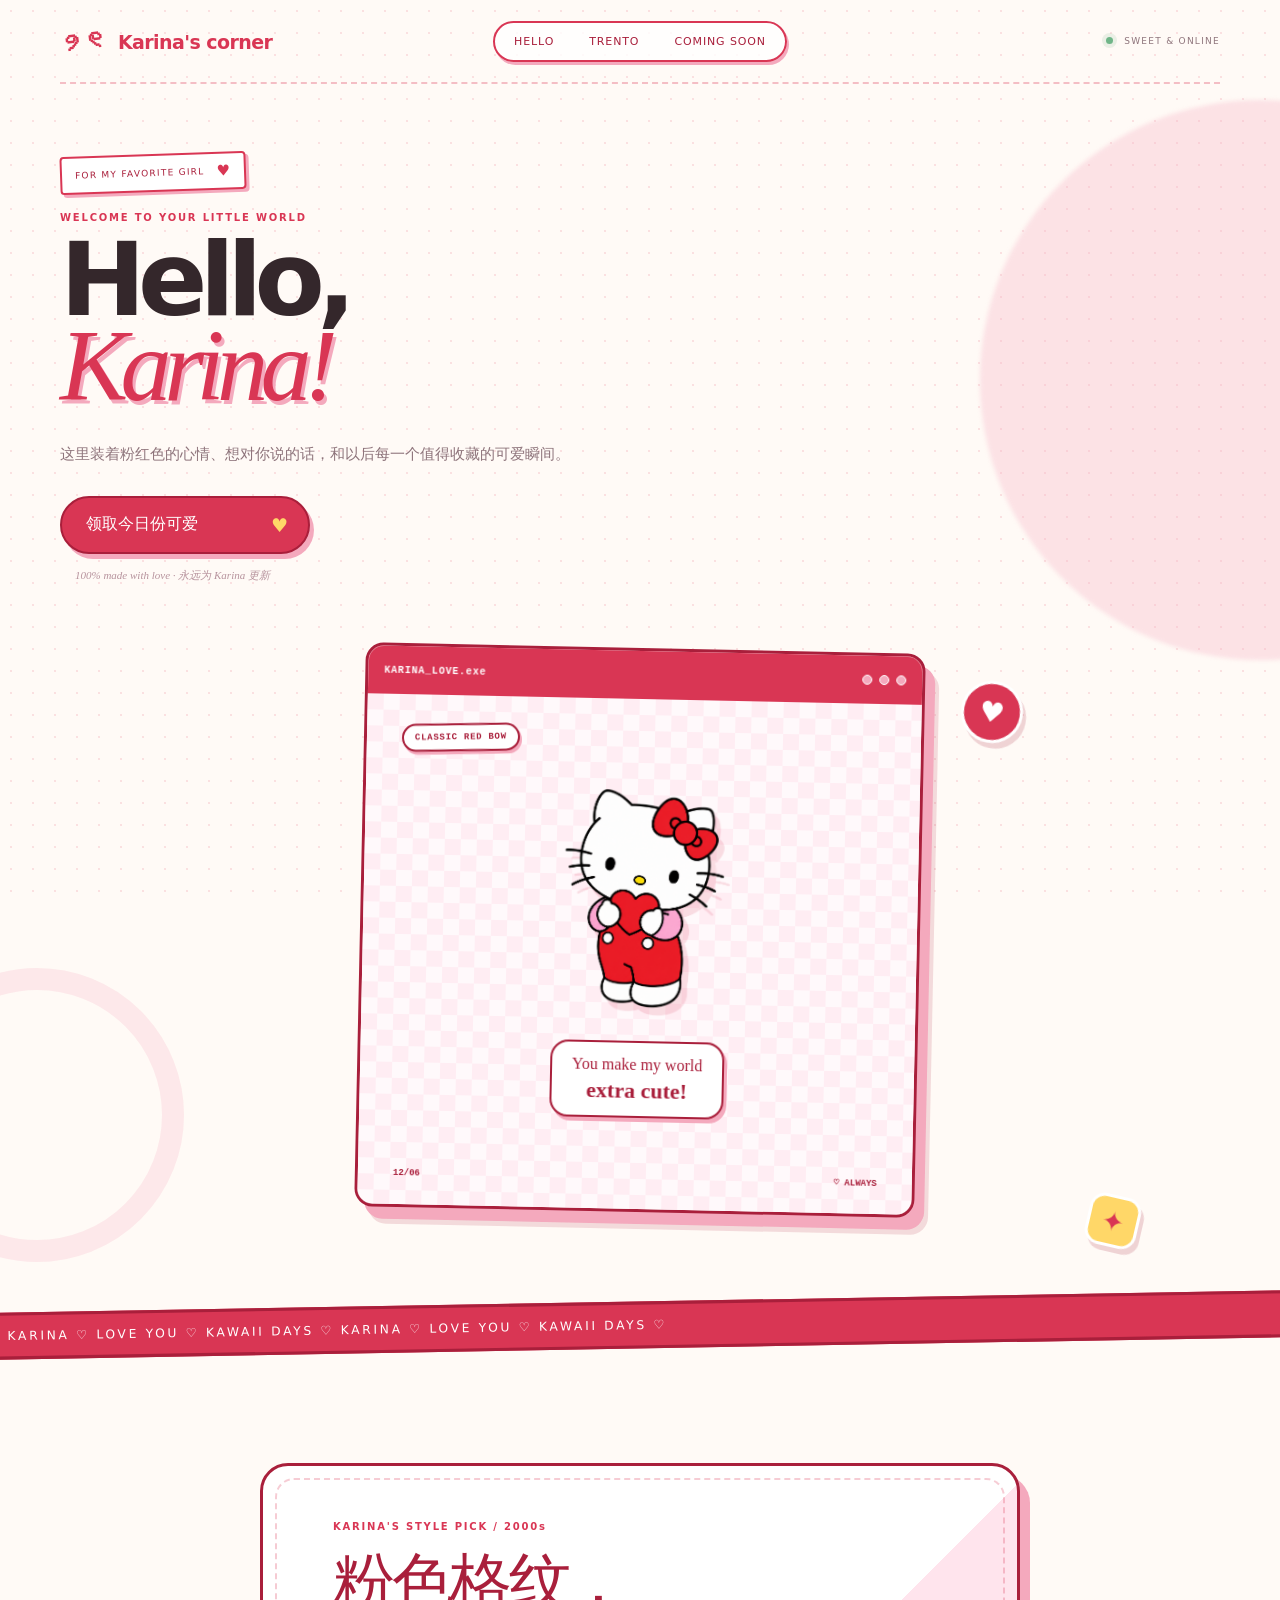
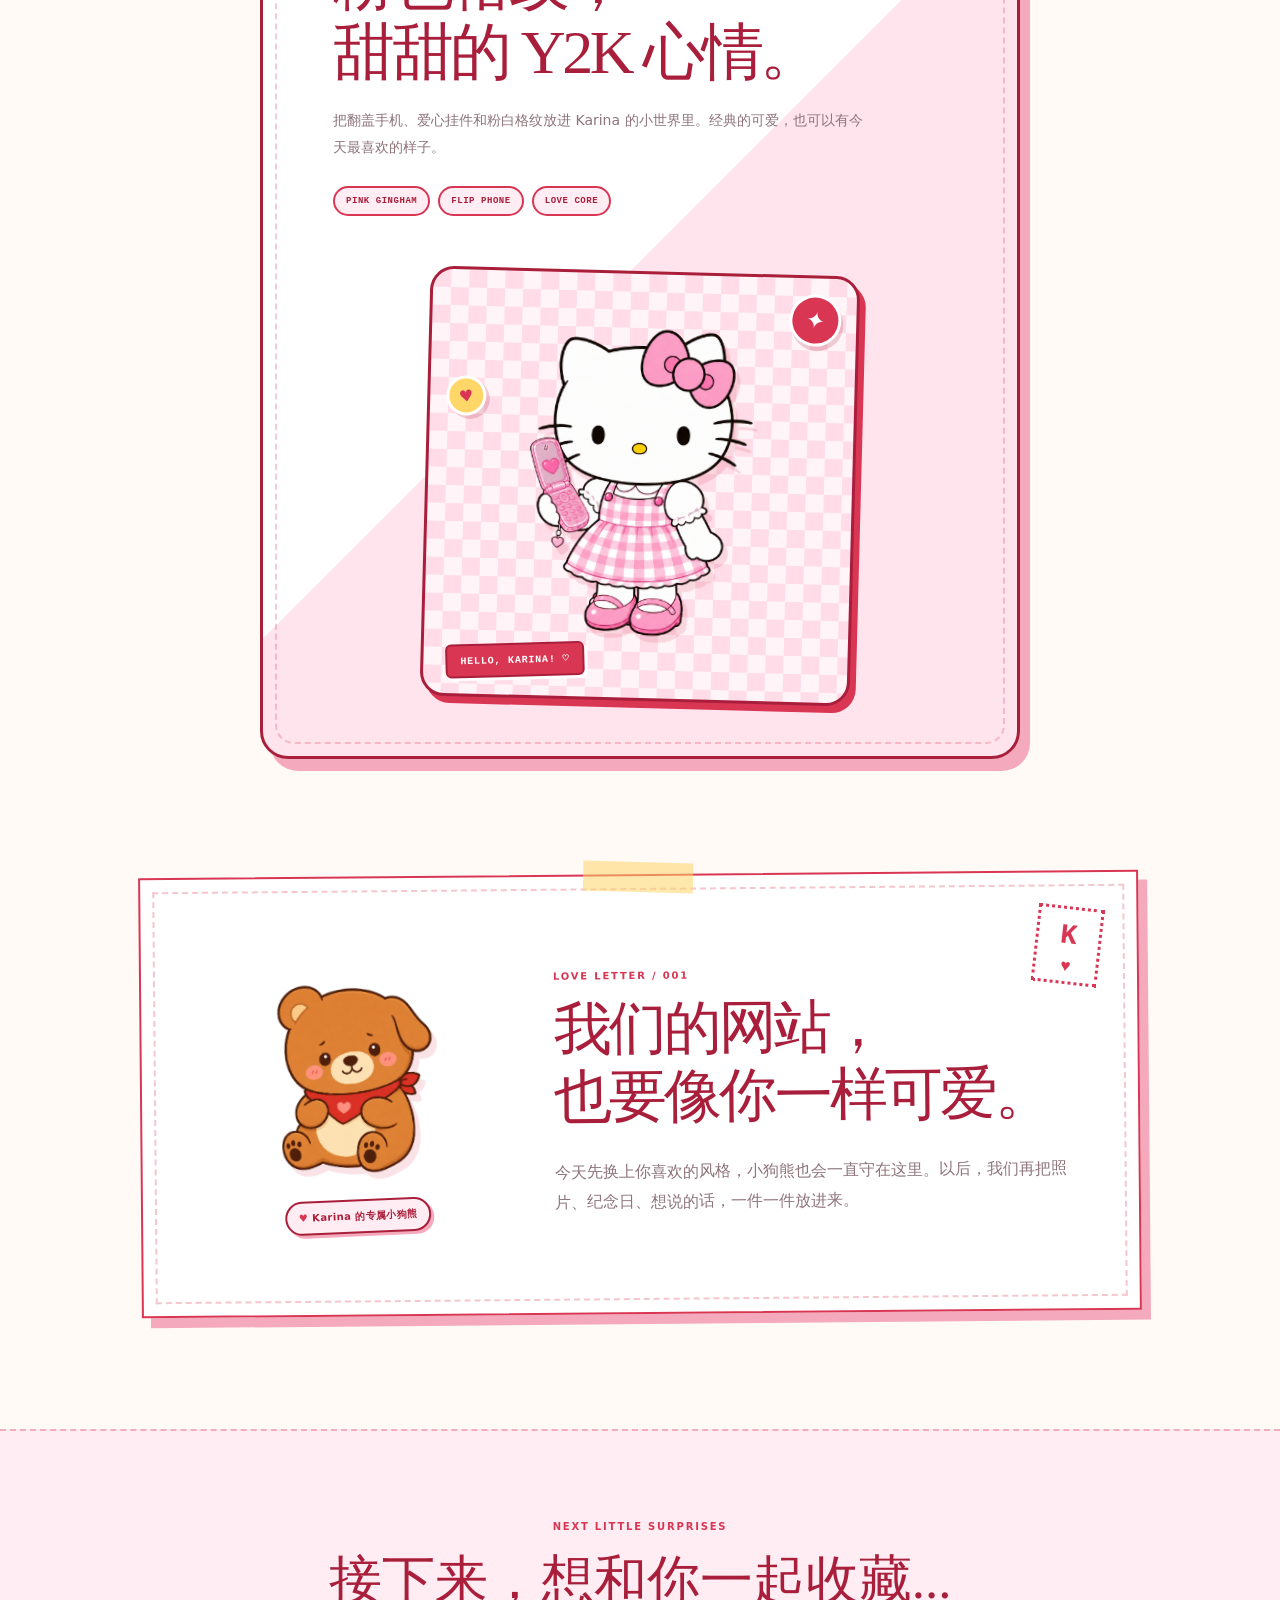
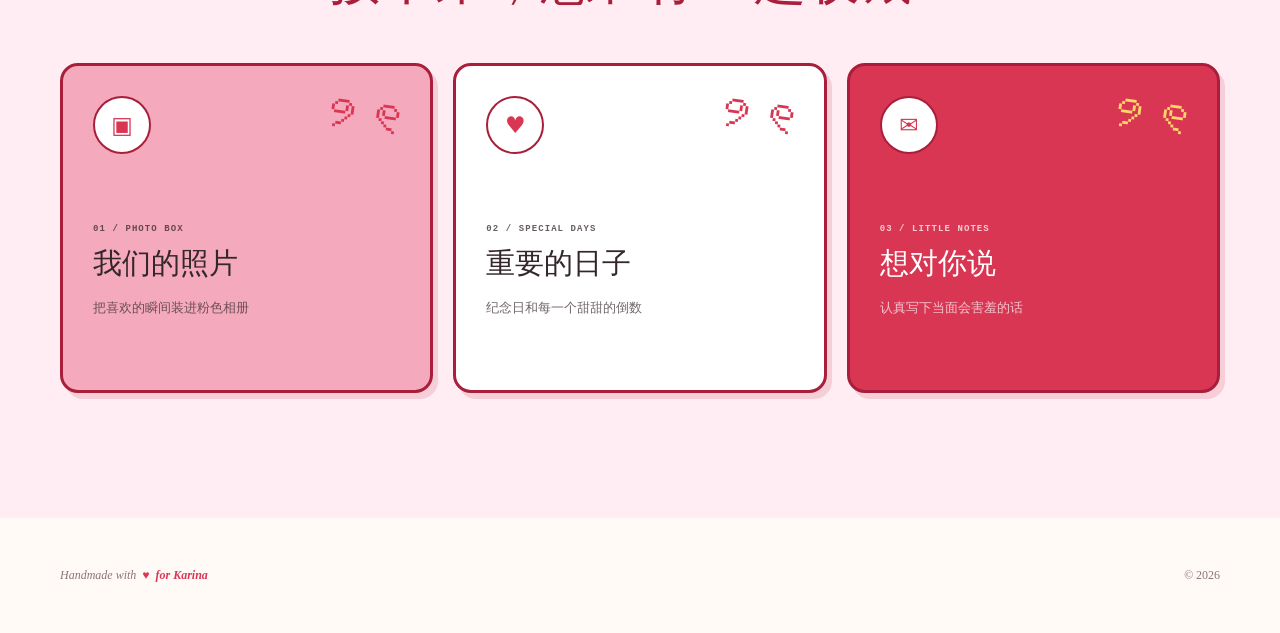
==== commit 76fee1e6: "Add Trento exchange planner" ====
--- a/index.html
+++ b/index.html
@@ -17,6 +17,7 @@
       </a>
       <nav aria-label="页面导航">
         <a href="#hello">Hello</a>
+        <a href="./trento.html">Trento</a>
         <a href="#coming">Coming soon</a>
       </nav>
       <span class="status"><i></i> SWEET & ONLINE</span>
--- a/styles.css
+++ b/styles.css
@@ -16,6 +16,7 @@
 * { box-sizing: border-box; }
 html { scroll-behavior: smooth; }
 body { margin: 0; background: var(--cream); color: var(--ink); font-family: "Arial Rounded MT Bold", "PingFang SC", "Microsoft YaHei", system-ui, sans-serif; overflow-x: hidden; }
+img { display: block; max-width: 100%; }
 button, a { font: inherit; -webkit-tap-highlight-color: transparent; }
 button:focus-visible, a:focus-visible { outline: 3px solid var(--yellow); outline-offset: 3px; }
 .page-dots { position: fixed; inset: 0; z-index: -2; pointer-events: none; background-color: var(--cream); background-image: radial-gradient(rgba(226, 74, 105, .15) 1.5px, transparent 1.5px); background-size: 22px 22px; }
@@ -30,9 +31,9 @@
 .status { justify-self: end; color: var(--muted); font-size: 9px; letter-spacing: .14em; }
 .status i { display: inline-block; width: 7px; height: 7px; margin-right: 7px; border-radius: 50%; background: #70b588; box-shadow: 0 0 0 4px rgba(112,181,136,.15); }
 
-.hero { width: min(1160px, calc(100% - 40px)); min-height: 700px; margin: auto; padding: 80px 0 90px; display: grid; grid-template-columns: 1.05fr .95fr; gap: 90px; align-items: center; position: relative; }
+.hero { width: min(1160px, calc(100% - 40px)); min-height: 700px; margin: auto; padding: 80px 0 90px; display: grid; grid-template-columns: minmax(0, 1.05fr) minmax(380px, .95fr); gap: clamp(45px, 6vw, 90px); align-items: center; position: relative; }
 .hero::before { content: ""; position: absolute; width: 250px; height: 250px; left: -170px; bottom: 40px; border: 22px solid rgba(244,169,189,.22); border-radius: 50%; }
-.hero-copy { position: relative; z-index: 2; }
+.hero-copy { min-width: 0; position: relative; z-index: 2; }
 .postmark { display: inline-flex; align-items: center; gap: 12px; margin-bottom: 20px; padding: 8px 13px; border: 2px solid var(--red); border-radius: 4px; color: var(--deep-red); background: white; transform: rotate(-2deg); font-size: 9px; letter-spacing: .14em; box-shadow: 3px 3px 0 var(--pink); }
 .postmark b { color: var(--red); font-size: 15px; }
 .eyebrow, .section-tag { margin: 0; color: var(--red); font-size: 10px; font-weight: 900; letter-spacing: .18em; }
@@ -44,7 +45,7 @@
 .love-button:hover { transform: translateY(-3px) rotate(-1deg); box-shadow: 6px 8px 0 var(--pink); }
 .micro-copy { margin: 14px 0 0 15px; color: #b7939d; font: italic 11px Georgia, serif; }
 
-.kawaii-window { border: 3px solid var(--deep-red); border-radius: 18px; background: white; box-shadow: 10px 12px 0 var(--pink), 14px 17px 0 rgba(169,31,59,.14); transform: rotate(1.2deg); position: relative; z-index: 2; overflow: hidden; }
+.kawaii-window { width: 100%; max-width: 520px; min-width: 0; justify-self: end; border: 3px solid var(--deep-red); border-radius: 18px; background: white; box-shadow: 10px 12px 0 var(--pink), 14px 17px 0 rgba(169,31,59,.14); transform: rotate(1.2deg); position: relative; z-index: 2; overflow: hidden; }
 .window-bar { height: 48px; padding: 0 16px; display: flex; align-items: center; justify-content: space-between; background: var(--red); color: white; font: 800 10px monospace; letter-spacing: .08em; }
 .window-bar > div { display: flex; gap: 7px; }
 .window-bar i { display: block; width: 10px; height: 10px; border: 1px solid white; border-radius: 50%; background: var(--pink); }
@@ -62,9 +63,56 @@
 .ticker div { width: max-content; padding: 13px 0; font-size: 12px; letter-spacing: .22em; animation: scroll 22s linear infinite; }
 @keyframes scroll { to { transform: translateX(-50%); } }
 
-.kitty-era { width: min(1060px, calc(100% - 40px)); margin: 115px auto 30px; padding: 55px 70px; display: grid; grid-template-columns: 1fr .8fr; gap: 55px; align-items: center; border: 3px solid var(--deep-red); border-radius: 28px; background: linear-gradient(135deg, #fff 0 47%, #ffe4ed 47% 100%); box-shadow: 10px 12px 0 var(--pink); position: relative; overflow: hidden; }
+.trento-journey { padding: 115px max(20px, calc((100% - 1160px)/2)) 100px; background: #fff5f7; position: relative; overflow: hidden; }
+.trento-journey::before { content: ""; position: absolute; width: 420px; height: 420px; right: -170px; top: -150px; border: 28px solid rgba(244,169,189,.3); border-radius: 50%; }
+.journey-heading, .route-summary, .journey-map-wrap, .trento-guide { max-width: 1160px; margin-right: auto; margin-left: auto; position: relative; z-index: 1; }
+.journey-heading { display: flex; align-items: end; justify-content: space-between; gap: 55px; }
+.journey-heading h1 { margin: 16px 0 0; color: var(--deep-red); font: 500 clamp(42px, 5.3vw, 70px)/1.02 Georgia, "Songti SC", serif; letter-spacing: -.065em; }
+.journey-heading h1 em { color: var(--red); font-style: italic; text-shadow: 3px 3px 0 var(--pink); }
+.journey-heading > p { max-width: 400px; margin: 0 0 8px; color: var(--muted); font-size: 14px; line-height: 1.9; }
+.route-summary { margin-top: 48px; display: grid; grid-template-columns: 1fr 1fr .62fr; gap: 18px; }
+.route-card, .route-note { min-height: 205px; padding: 25px 28px; border: 3px solid var(--deep-red); border-radius: 20px; box-shadow: var(--shadow); position: relative; overflow: hidden; }
+.route-card { color: var(--deep-red); background: white; }
+.route-flight { background: #ffe1eb; }.route-train { background: #fff9ee; }
+.route-card::after { content: ""; width: 115px; height: 115px; position: absolute; right: -32px; bottom: -42px; border: 18px solid rgba(217,54,84,.18); border-radius: 50%; }
+.route-day { color: var(--red); font: 900 10px monospace; letter-spacing: .1em; }
+.route-icon { float: right; display: grid; place-items: center; width: 43px; height: 43px; margin-top: -10px; border: 2px solid var(--deep-red); border-radius: 50%; color: white; background: var(--red); font-size: 20px; transform: rotate(-10deg); }
+.route-card p { margin: 52px 0 9px; font: 900 10px monospace; letter-spacing: .08em; }
+.route-card h2 { margin: 0 0 10px; font: 500 27px/1.12 Georgia, "Songti SC", serif; }
+.route-card small { color: var(--muted); font-size: 12px; }
+.route-note { display: flex; flex-direction: column; justify-content: center; gap: 8px; color: white; text-decoration: none; background: var(--red); transition: .2s ease; }
+.route-note:hover { transform: translateY(-5px) rotate(-1deg); }
+.route-note span { color: var(--yellow); font-size: 28px; }.route-note b { font-size: 12px; letter-spacing: .08em; }.route-note strong { font: 500 25px/1.1 Georgia, serif; }
+.trip-calendar { max-width: 1160px; margin: 48px auto 0; display: grid; grid-template-columns: .58fr 1.42fr; border: 3px solid var(--deep-red); border-radius: 24px; background: white; box-shadow: 8px 9px 0 var(--pink); overflow: hidden; position: relative; z-index: 1; }.calendar-side { padding: 42px 38px; color: var(--deep-red); background: #fff1f5; }.calendar-side h2 { margin: 14px 0 16px; font: 500 37px Georgia, "Songti SC", serif; }.calendar-side > p { margin: 0; color: var(--muted); font-size: 13px; line-height: 1.8; }.calendar-key { display: inline-flex; align-items: center; gap: 8px; margin-top: 24px; font-size: 10px; font-weight: 900; }.calendar-key i { width: 9px; height: 9px; border: 2px solid var(--deep-red); border-radius: 50%; background: var(--yellow); }.countdown-card { display: flex; flex-direction: column; gap: 6px; margin-top: 35px; padding: 17px; border: 2px solid var(--deep-red); border-radius: 13px; color: white; background: var(--red); text-decoration: none; }.countdown-card b { font-size: 10px; letter-spacing: .09em; }.countdown-card strong { font: 500 23px Georgia, "Songti SC", serif; }.calendar-main { padding: 30px 34px; }.calendar-weekdays, .calendar-days { display: grid; grid-template-columns: repeat(7, 1fr); gap: 7px; }.calendar-weekdays { margin-bottom: 9px; color: var(--muted); text-align: center; font: 800 10px monospace; }.calendar-days > span, .calendar-day { min-height: 66px; padding: 8px; border: 0; border-radius: 10px; color: var(--muted); background: transparent; text-align: left; font: 800 12px monospace; }.calendar-day { cursor: pointer; color: var(--deep-red); background: #fff9ec; outline: 2px solid rgba(217,54,84,.24); transition: .18s ease; }.calendar-day:hover, .calendar-day:focus-visible { transform: translateY(-2px); outline: 3px solid var(--red); }.calendar-day.is-active { color: white; background: var(--red); outline-color: var(--deep-red); box-shadow: 3px 4px 0 var(--pink); }.calendar-day b { display: block; font-size: 16px; }.calendar-day small { display: block; margin-top: 7px; font: 800 8px/1.25 "PingFang SC", "Microsoft YaHei", sans-serif; }.itinerary-panel { max-width: 1160px; margin: 30px auto 0; padding: 32px 38px 25px; border: 3px solid var(--deep-red); border-radius: 20px; background: white; box-shadow: 7px 8px 0 rgba(244,169,189,.8); position: relative; z-index: 1; }.itinerary-panel-heading { display: flex; align-items: end; gap: 20px; padding-bottom: 20px; border-bottom: 2px dashed rgba(217,54,84,.28); }.itinerary-panel-heading h2 { margin: 0; color: var(--deep-red); font: 500 35px Georgia, "Songti SC", serif; }.itinerary-panel-heading .section-tag { margin-bottom: 4px; }.itinerary-panel-heading > span { margin-left: auto; padding: 7px 10px; border: 2px solid var(--deep-red); border-radius: 99px; color: var(--deep-red); background: var(--soft-pink); font: 900 9px monospace; }.itinerary-grid { display: grid; grid-template-columns: repeat(auto-fit, minmax(230px, 1fr)); gap: 14px; padding: 24px 0 17px; }.transport-detail { min-height: 198px; padding: 20px; border: 2px solid var(--deep-red); border-radius: 15px; color: var(--deep-red); background: var(--soft-pink); position: relative; }.transport-detail:nth-child(2) { background: #fff9eb; }.transport-detail:nth-child(3) { background: white; }.transport-detail.is-pending { color: white; background: var(--red); }.transport-detail > p { margin: 0 0 17px; font: 900 10px monospace; letter-spacing: .06em; }.transport-detail h3 { margin: 0 0 5px; font: 500 28px Georgia, "Songti SC", serif; }.transport-detail h3 span { margin-left: 8px; font: 900 10px monospace; letter-spacing: .04em; }.transport-detail dl { margin: 16px 0 0; display: grid; grid-template-columns: 1fr auto; gap: 7px 12px; font-size: 11px; }.transport-detail dt { opacity: .72; }.transport-detail dd { margin: 0; text-align: right; font-weight: 900; }.transport-detail .transport-note { margin: 16px 0 0; padding-top: 11px; border-top: 1px dashed currentColor; font-size: 10px; line-height: 1.55; opacity: .78; }.itinerary-disclaimer { margin: 0; color: var(--muted); font-size: 10px; line-height: 1.65; }.itinerary-sources { margin: 10px 0 0; color: var(--muted); font-size: 10px; }.itinerary-sources a { color: var(--deep-red); }
+.journey-dossier { max-width: 1160px; margin: 45px auto 0; padding: 45px 48px; display: grid; grid-template-columns: .68fr 1.32fr; gap: 50px; border: 3px solid var(--deep-red); border-radius: 24px; background: #fff; box-shadow: 8px 9px 0 rgba(244,169,189,.9); position: relative; z-index: 1; }
+.dossier-heading h2, .planner-heading h2, .memory-shelf h2 { margin: 14px 0 0; color: var(--deep-red); font: 500 clamp(34px, 4vw, 50px)/1.14 Georgia, "Songti SC", serif; letter-spacing: -.055em; }
+.journey-timeline { margin: 0; padding: 0; list-style: none; position: relative; }.journey-timeline::before { content: ""; position: absolute; left: 31px; top: 25px; bottom: 25px; border-left: 2px dashed var(--pink); }
+.journey-timeline li { min-height: 105px; padding: 0 0 20px 85px; position: relative; }.journey-timeline li:last-child { padding-bottom: 0; }
+.timeline-date { display: grid; place-content: center; width: 62px; height: 62px; position: absolute; left: 0; top: 0; border: 3px solid var(--deep-red); border-radius: 50%; color: white; background: var(--red); text-align: center; font: 900 10px/1 monospace; letter-spacing: .05em; z-index: 1; }.timeline-date b { margin-top: 3px; font-size: 20px; }
+.timeline-next .timeline-date { color: var(--deep-red); background: var(--yellow); }.journey-timeline p { margin: 2px 0 5px; color: var(--red); font: 900 10px monospace; letter-spacing: .08em; }.journey-timeline h3 { margin: 0 0 5px; color: var(--deep-red); font: 500 24px Georgia, "Songti SC", serif; }.journey-timeline small { color: var(--muted); font-size: 11px; line-height: 1.5; }.journey-timeline i { position: absolute; right: 0; top: 5px; color: var(--pink); font-style: normal; font-size: 23px; }
+.journey-map-wrap { margin-top: 45px; padding: 25px; border: 3px solid var(--deep-red); border-radius: 24px; background: white; box-shadow: 9px 10px 0 var(--pink); }
+.map-heading { display: flex; align-items: center; justify-content: space-between; gap: 25px; margin: 0 0 20px; }
+.map-heading > p:last-child { margin: 0; color: var(--muted); font-size: 12px; }
+.journey-map { min-height: 430px; border: 2px solid var(--deep-red); border-radius: 16px; background: #ffeaf0; overflow: hidden; }
+.map-loading { margin: 0; padding-top: 195px; color: var(--deep-red); text-align: center; font: 700 13px Georgia, serif; }
+.journey-map .leaflet-control-attribution { font-size: 9px; }.journey-map .leaflet-popup-content-wrapper { border: 2px solid var(--deep-red); border-radius: 12px; color: var(--deep-red); font-family: "Arial Rounded MT Bold", "PingFang SC", sans-serif; }.journey-map .leaflet-popup-tip { background: white; }
+.map-pin { display: grid; place-items: center; width: 34px; height: 34px; border: 3px solid var(--deep-red); border-radius: 50% 50% 50% 0; color: white; background: var(--red); box-shadow: 3px 3px 0 rgba(169,31,59,.2); font: 900 11px monospace; transform: rotate(-45deg); }.map-pin span { transform: rotate(45deg); }
+.map-legend { display: flex; flex-wrap: wrap; gap: 15px 22px; padding: 18px 4px 0; color: var(--deep-red); font-size: 11px; font-weight: 900; }
+.map-legend span { display: inline-flex; align-items: center; gap: 7px; }.dot { display: inline-block; width: 10px; height: 10px; border: 2px solid var(--deep-red); border-radius: 50%; }.dot.shanghai { background: #f4a9bd; }.dot.helsinki { background: var(--yellow); }.dot.verona { background: #ee6f91; }.dot.trento { background: var(--red); }
+.weather-strip { position: relative; z-index: 5; border-bottom: 2px solid rgba(169,31,59,.18); background: #fff; }.weather-strip-inner { width: min(1160px, calc(100% - 40px)); min-height: 47px; margin: 0 auto; display: flex; align-items: center; gap: 13px; color: var(--deep-red); font-size: 11px; white-space: nowrap; }.weather-strip-label { font: 900 9px monospace; letter-spacing: .08em; }.time-chip { display: inline-flex; align-items: baseline; gap: 5px; color: var(--muted); font-size: 9px; font-weight: 900; }.time-chip b { color: var(--deep-red); font: 500 15px Georgia, "Songti SC", serif; }.weather-strip .weather-icon { display: inline; width: auto; height: auto; border: 0; color: var(--red); background: transparent; font-size: 17px; }.weather-strip strong { font: 500 23px Georgia, "Songti SC", serif; }.weather-strip b { font-weight: 900; }.weather-strip-divider { width: 1px; height: 20px; margin: 0 3px; background: rgba(169,31,59,.25); }.weather-strip-updated { margin-left: auto; color: var(--muted); font: 800 9px monospace; }.weather-strip a, .weather-refresh { padding: 5px 8px; border: 1px solid var(--deep-red); border-radius: 99px; color: var(--deep-red); background: white; text-decoration: none; font-size: 9px; font-weight: 900; }.weather-refresh { cursor: pointer; }.weather-refresh:hover { color: white; background: var(--red); }.weather-refresh:disabled { cursor: wait; opacity: .55; }
+.weather-strip .time-chip b { font-weight: 500; }
+.calendar-controls { display: grid; grid-template-columns: 32px 1fr 32px; align-items: center; gap: 10px; margin-bottom: 20px; }.calendar-controls h3 { margin: 0; color: var(--deep-red); text-align: center; font: 500 23px Georgia, "Songti SC", serif; }.calendar-controls button, .map-fullscreen { border: 2px solid var(--deep-red); border-radius: 9px; color: var(--deep-red); background: white; cursor: pointer; font: 900 15px/28px monospace; transition: .18s ease; }.calendar-controls button:disabled { cursor: default; opacity: .25; }.calendar-controls button:not(:disabled):hover, .map-fullscreen:hover { color: white; background: var(--red); }.calendar-days > .calendar-empty { min-height: 66px; }.calendar-day { color: var(--muted); background: transparent; outline: 1px solid transparent; }.calendar-day.is-planned { color: var(--deep-red); background: #fff9ec; outline: 2px solid rgba(217,54,84,.24); }.calendar-day small { overflow: hidden; text-overflow: ellipsis; white-space: nowrap; }.empty-itinerary { min-height: 148px; padding: 30px 0; display: flex; flex-direction: column; justify-content: center; gap: 9px; color: var(--muted); }.empty-itinerary b { color: var(--deep-red); font: 500 26px Georgia, "Songti SC", serif; }.empty-itinerary span { font-size: 12px; }
+.map-heading > div { display: flex; align-items: center; gap: 12px; }.map-fullscreen { padding: 4px 11px; font: 900 10px/1.4 monospace; }.journey-map-frame { background: #ffeaf0; }.journey-map-frame:fullscreen { width: 100vw; height: 100vh; padding: 18px; background: var(--cream); }.journey-map-frame:fullscreen .journey-map { width: 100%; height: 100%; min-height: 0; border-radius: 12px; }
+.weather-dashboard { max-width: 1160px; margin: 65px auto 0; padding: 34px 38px; border: 3px solid var(--deep-red); border-radius: 24px; background: #fff; box-shadow: 8px 9px 0 var(--pink); position: relative; z-index: 1; }.weather-heading { display: flex; justify-content: space-between; align-items: end; gap: 20px; padding-bottom: 22px; border-bottom: 2px dashed rgba(217,54,84,.28); }.weather-heading h2 { margin: 9px 0 0; color: var(--deep-red); font: 500 36px Georgia, "Songti SC", serif; }.weather-heading > span { color: var(--muted); font: 800 10px monospace; }.weather-grid { display: grid; grid-template-columns: .74fr 1.26fr; gap: 34px; align-items: center; padding-top: 25px; position: relative; }.weather-current { min-height: 126px; display: flex; align-items: center; gap: 19px; padding-right: 30px; border-right: 2px dashed rgba(217,54,84,.25); }.weather-icon { display: grid; place-items: center; flex: 0 0 66px; height: 66px; border: 3px solid var(--deep-red); border-radius: 50%; color: var(--red); background: var(--yellow); font-size: 32px; }.weather-current strong { color: var(--deep-red); font: 500 52px/.9 Georgia, "Songti SC", serif; letter-spacing: -.06em; }.weather-current p { margin: 9px 0 0; color: var(--muted); font-size: 12px; }.weather-grid dl { margin: 0; display: grid; grid-template-columns: repeat(4, 1fr); gap: 12px; }.weather-grid dl div { min-height: 93px; padding: 14px; border: 2px solid var(--deep-red); border-radius: 13px; color: var(--deep-red); background: var(--soft-pink); }.weather-grid dl div:nth-child(2) { background: #fff9eb; }.weather-grid dl div:nth-child(3) { background: #fff; }.weather-grid dl div:nth-child(4) { color: white; background: var(--red); }.weather-grid dt { margin-bottom: 18px; font: 900 9px monospace; letter-spacing: .06em; }.weather-grid dd { margin: 0; font: 500 19px Georgia, "Songti SC", serif; white-space: nowrap; }.weather-source { grid-column: 2; margin: -16px 0 0; color: var(--muted); font-size: 10px; }.weather-source a { color: var(--deep-red); }
+.trento-guide { margin-top: 65px; padding: 55px 60px; display: grid; grid-template-columns: .83fr 1.17fr; gap: 65px; align-items: center; border: 3px solid var(--deep-red); border-radius: 25px; background: #fff; box-shadow: 8px 9px 0 var(--pink); }
+.guide-copy h2 { margin: 15px 0 18px; color: var(--deep-red); font: 500 clamp(35px, 4vw, 52px)/1.14 Georgia, "Songti SC", serif; letter-spacing: -.055em; }.guide-copy > p:last-child { max-width: 420px; margin: 0; color: var(--muted); font-size: 14px; line-height: 1.9; }
+.guide-grid { display: grid; grid-template-columns: repeat(3, 1fr); gap: 14px; }.guide-grid article { min-height: 145px; padding: 18px; border: 2px solid var(--deep-red); border-radius: 16px; color: var(--deep-red); background: var(--soft-pink); position: relative; }.guide-grid article:nth-child(2) { background: #fff9ec; }.guide-grid article:nth-child(3) { color: white; background: var(--red); }.guide-grid span { position: absolute; right: 15px; top: 13px; font-size: 23px; }.guide-grid b { display: block; font: 500 30px Georgia, "Songti SC", serif; }.guide-grid p { margin: 12px 0 4px; font-weight: 900; font-size: 13px; }.guide-grid small { font-size: 10px; opacity: .7; }
+.exchange-planner { max-width: 1160px; margin: 70px auto 0; position: relative; z-index: 1; }.planner-heading { max-width: 620px; }.planner-heading > p:last-child { margin: 17px 0 0; color: var(--muted); font-size: 14px; line-height: 1.9; }.planner-grid { margin-top: 38px; display: grid; grid-template-columns: repeat(4, 1fr); gap: 18px; }.planner-card { min-height: 318px; padding: 24px; border: 3px solid var(--deep-red); border-radius: 19px; color: var(--deep-red); background: white; box-shadow: 5px 6px 0 rgba(191,48,76,.15); position: relative; overflow: hidden; }.planner-card:nth-child(2) { background: #fff1f5; }.planner-card:nth-child(3) { background: #fff9ea; }.planner-card:nth-child(4) { color: white; background: var(--red); }.planner-number { color: var(--pink); font: 900 11px monospace; }.planner-card:nth-child(4) .planner-number { color: var(--yellow); }.planner-icon { position: absolute; right: 20px; top: 17px; font-size: 27px; }.planner-card h3 { margin: 58px 0 9px; font: 500 28px Georgia, "Songti SC", serif; }.planner-card p { min-height: 43px; margin: 0; font-size: 12px; line-height: 1.6; opacity: .78; }.planner-card ul { margin: 19px 0 0; padding: 0; list-style: none; font-size: 11px; line-height: 2; }.planner-card li::before { content: "♥"; margin-right: 6px; color: var(--red); }.planner-card:nth-child(4) li::before { color: var(--yellow); }.planner-card small { display: block; margin-top: 17px; padding-top: 10px; border-top: 1px dashed currentColor; font-size: 9px; opacity: .65; }
+.memory-shelf { max-width: 1160px; margin: 70px auto 0; padding: 48px 55px; display: grid; grid-template-columns: .8fr 1.2fr; gap: 50px; align-items: center; border: 3px solid var(--deep-red); border-radius: 25px; background: #ffdce8; box-shadow: 8px 9px 0 var(--red); position: relative; z-index: 1; }.memory-slots { display: grid; grid-template-columns: repeat(3, 1fr); gap: 12px; }.memory-slots article { min-height: 137px; padding: 18px; border: 2px solid var(--deep-red); border-radius: 15px; color: var(--deep-red); background: white; transform: rotate(-1deg); }.memory-slots article:nth-child(2) { transform: rotate(1.5deg); background: #fff9ec; }.memory-slots article:nth-child(3) { transform: rotate(-.5deg); background: var(--red); color: white; }.memory-slots span { color: var(--red); font: 900 10px monospace; }.memory-slots article:nth-child(3) span { color: var(--yellow); }.memory-slots b { display: block; margin: 29px 0 6px; font: 500 22px Georgia, "Songti SC", serif; }.memory-slots small { font-size: 10px; opacity: .7; }
+
+.kitty-era { width: min(1060px, calc(100% - 40px)); margin: 115px auto 30px; padding: 55px 70px; display: grid; grid-template-columns: minmax(0, 1fr) minmax(320px, .8fr); gap: 55px; align-items: center; border: 3px solid var(--deep-red); border-radius: 28px; background: linear-gradient(135deg, #fff 0 47%, #ffe4ed 47% 100%); box-shadow: 10px 12px 0 var(--pink); position: relative; overflow: hidden; }
 .kitty-era::before { content: ""; position: absolute; inset: 12px; border: 2px dashed rgba(217,54,84,.25); border-radius: 19px; pointer-events: none; }
-.kitty-era-copy { position: relative; z-index: 2; }
+.kitty-era-copy { min-width: 0; position: relative; z-index: 2; }
 .kitty-era h2 { margin: 16px 0 20px; color: var(--deep-red); font: 500 clamp(40px, 5vw, 62px)/1.12 Georgia, "Songti SC", serif; letter-spacing: -.055em; }
 .kitty-era-copy > p:last-of-type { max-width: 540px; color: var(--muted); font-size: 14px; line-height: 1.9; }
 .style-pills { margin-top: 25px; display: flex; flex-wrap: wrap; gap: 8px; }
@@ -76,7 +124,7 @@
 .sparkle-one { width: 52px; height: 52px; right: 15px; top: 16px; font-size: 23px; transform: rotate(12deg); }
 .sparkle-two { width: 40px; height: 40px; left: 16px; top: 25%; color: var(--red); background: var(--yellow); transform: rotate(-10deg); }
 
-.love-letter { margin: 115px auto; width: min(1000px, calc(100% - 40px)); min-height: 440px; padding: 60px 65px; display: grid; grid-template-columns: .72fr 1.28fr; gap: 55px; align-items: center; border: 2px solid var(--red); background: white; box-shadow: 9px 10px 0 var(--pink); position: relative; transform: rotate(-.5deg); }
+.love-letter { margin: 115px auto; width: min(1000px, calc(100% - 40px)); min-height: 440px; padding: 60px 65px; display: grid; grid-template-columns: minmax(230px, .72fr) minmax(0, 1.28fr); gap: 55px; align-items: center; border: 2px solid var(--red); background: white; box-shadow: 9px 10px 0 var(--pink); position: relative; transform: rotate(-.5deg); }
 .love-letter::before { content: ""; position: absolute; inset: 12px; border: 2px dashed rgba(217,54,84,.28); pointer-events: none; }
 .section-tag { align-self: start; }
 .love-letter h2 { margin: 14px 0 0; font: 500 clamp(38px, 5vw, 58px)/1.18 Georgia, "Songti SC", serif; color: var(--deep-red); letter-spacing: -.05em; }
@@ -93,6 +141,7 @@
 .section-heading { max-width: 740px; margin: 0 auto 50px; text-align: center; }
 .section-heading h2 { margin: 15px 0 0; color: var(--deep-red); font: 500 clamp(34px, 4.5vw, 53px)/1.25 Georgia, "Songti SC", serif; }
 .card-grid { display: grid; grid-template-columns: repeat(3, 1fr); gap: 20px; }
+.card-grid > * { min-width: 0; }
 .feature-card { min-height: 330px; padding: 30px; border: 3px solid var(--deep-red); border-radius: 18px; box-shadow: var(--shadow); position: relative; overflow: hidden; transition: .22s ease; }
 .feature-card:hover { transform: translateY(-7px) rotate(-1deg); box-shadow: 8px 11px 0 rgba(191,48,76,.2); }
 .card-pink { background: var(--pink); }.card-white { background: white; }.card-red { background: var(--red); color: white; }
@@ -105,17 +154,36 @@
 
 footer { width: min(1160px, calc(100% - 40px)); min-height: 115px; margin: auto; display: flex; align-items: center; gap: 6px; color: var(--muted); font: italic 12px Georgia, serif; }
 footer > b, footer strong { color: var(--red); }.footer-year { margin-left: auto; }.footer-year i { font-style: normal; }
+.trento-page footer a { margin-left: auto; color: var(--deep-red); font: 900 10px monospace; text-decoration: none; }
 .heart-rain { position: fixed; inset: 0; z-index: 20; overflow: hidden; pointer-events: none; }
 .heart-rain i { position: absolute; left: var(--x); bottom: -35px; color: var(--red); font-style: normal; animation: rise 1.8s ease-out var(--delay) both; filter: drop-shadow(2px 2px 0 white); }
 @keyframes rise { 0% { transform: translateY(0) rotate(0); opacity: 0; } 15% { opacity: 1; } 100% { transform: translateY(-105vh) rotate(35deg); opacity: 0; } }
 
+@media (max-width: 1320px) {
+  .hero { grid-template-columns: 1fr; gap: 65px; padding-top: 70px; }
+  .hero-copy { max-width: 720px; }
+  .kawaii-window { width: min(560px, 100%); max-width: none; justify-self: center; }
+  .sticker-heart { right: 17%; top: 49%; }
+  .sticker-star { right: 7%; bottom: 55px; }
+  .kitty-era { grid-template-columns: 1fr; max-width: 760px; }
+  .kitty-y2k-card { width: min(430px, 100%); justify-self: center; }
+}
+
+@media (max-width: 950px) {
+  .journey-heading { display: block; }.journey-heading > p { margin: 22px 0 0; }
+  .route-summary { grid-template-columns: 1fr 1fr; }.route-note { min-height: 150px; grid-column: span 2; }
+  .trip-calendar { grid-template-columns: 1fr; }.calendar-side { padding: 32px; }.calendar-main { padding: 28px 32px; }.countdown-card { max-width: 260px; margin-top: 24px; }
+  .journey-dossier { grid-template-columns: 1fr; gap: 35px; }.planner-grid { grid-template-columns: repeat(2, 1fr); }.memory-shelf { grid-template-columns: 1fr; gap: 35px; }
+  .weather-grid { grid-template-columns: 1fr; }.weather-current { padding: 0 0 22px; border-right: 0; border-bottom: 2px dashed rgba(217,54,84,.25); }.weather-grid dl { grid-template-columns: repeat(4, 1fr); }.weather-source { grid-column: auto; margin: 0; }
+  .trento-guide { grid-template-columns: 1fr; gap: 35px; }.guide-grid { grid-template-columns: repeat(3, 1fr); }
+}
+
 @media (max-width: 850px) {
   .site-header { grid-template-columns: 1fr 1fr; }.site-header nav { display: none; }
-  .hero { grid-template-columns: 1fr; gap: 75px; padding-top: 70px; }
-  .kawaii-window { width: min(520px, 100%); justify-self: center; }
+  .hero { gap: 75px; }
+  .kawaii-window { width: min(520px, 100%); }
   .sticker-heart { right: 20px; top: 53%; }.sticker-star { right: 3px; bottom: 55px; }
-  .kitty-era { grid-template-columns: 1fr; padding: 60px 45px; }
-  .kitty-y2k-card { width: min(430px, 100%); justify-self: center; }
+  .kitty-era { padding: 60px 45px; }
   .love-letter { grid-template-columns: 1fr; gap: 30px; padding: 65px 45px; }
   .dog-bear-mascot img { width: 220px; }
   .card-grid { grid-template-columns: 1fr; max-width: 600px; margin: auto; }
@@ -129,6 +197,15 @@
   .window-body { min-height: 470px; padding: 25px 22px 22px; }
   .kitty-classic { width: min(260px, 88%); height: 285px; }
   .sticker { display: none; }
+  .trento-journey { padding-top: 85px; padding-bottom: 75px; }
+  .journey-heading h1 { font-size: 43px; }.journey-heading > p { font-size: 13px; }
+  .route-summary { grid-template-columns: 1fr; margin-top: 35px; }.route-card, .route-note { min-height: 184px; grid-column: auto; padding: 24px; }
+  .trip-calendar { margin-top: 35px; border-radius: 20px; }.calendar-side { padding: 30px 22px; }.calendar-main { padding: 24px 16px; }.calendar-side h2 { font-size: 31px; }.calendar-days, .calendar-weekdays { gap: 4px; }.calendar-days > span, .calendar-day { min-height: 54px; padding: 6px; border-radius: 8px; }.calendar-day b { font-size: 13px; }.calendar-day small { margin-top: 4px; font-size: 7px; }.itinerary-panel { margin-top: 22px; padding: 25px 19px 20px; border-radius: 18px; }.itinerary-panel-heading { display: block; }.itinerary-panel-heading h2 { margin-top: 9px; font-size: 30px; }.itinerary-panel-heading > span { display: inline-block; margin: 13px 0 0; }.itinerary-grid { grid-template-columns: 1fr; }.transport-detail { min-height: auto; }
+  .journey-dossier { margin-top: 35px; padding: 35px 22px; border-radius: 20px; }.journey-timeline li { padding-left: 75px; }.timeline-date { width: 54px; height: 54px; }.journey-timeline h3 { font-size: 21px; }.journey-timeline i { display: none; }
+  .journey-map-wrap { margin-top: 35px; padding: 16px; border-radius: 20px; }.map-heading { display: block; }.map-heading > p:last-child { margin-top: 10px; }.journey-map { min-height: 360px; }.map-loading { padding-top: 160px; }.map-legend { gap: 10px 14px; font-size: 10px; }
+  .weather-dashboard { margin-top: 50px; padding: 27px 20px; border-radius: 20px; }.weather-heading { align-items: start; }.weather-heading h2 { font-size: 31px; }.weather-heading > span { max-width: 112px; line-height: 1.5; text-align: right; }.weather-grid { gap: 20px; }.weather-current { min-height: auto; }.weather-grid dl { grid-template-columns: repeat(2, 1fr); gap: 10px; }.weather-grid dl div { min-height: 80px; }.weather-grid dt { margin-bottom: 12px; }
+  .trento-guide { margin-top: 50px; padding: 42px 25px; border-radius: 20px; }.guide-grid { grid-template-columns: 1fr; gap: 10px; }.guide-grid article { min-height: 130px; padding: 15px; }
+  .exchange-planner { margin-top: 55px; }.planner-grid { grid-template-columns: 1fr; gap: 14px; }.planner-card { min-height: 270px; }.planner-card h4 { margin-top: 42px; }.planner-card p { min-height: auto; }.planner-card ul { margin-top: 13px; }.memory-shelf { margin-top: 55px; padding: 38px 24px; border-radius: 20px; }.memory-slots { grid-template-columns: 1fr; }.memory-slots article { min-height: 115px; }.memory-slots b { margin-top: 18px; }
   .kitty-era { width: calc(100% - 28px); margin-top: 85px; padding: 48px 25px; border-radius: 22px; }
   .kitty-y2k-card { min-height: 360px; }
   .kitty-y2k-card img { height: 330px; width: 100%; }
@@ -138,4 +215,9 @@
   .coming { padding-top: 75px; padding-bottom: 90px; }
   footer { min-height: 100px; }.footer-year { display: none; }
 }
+
+@media (max-width: 760px) {
+  .weather-strip-inner { width: calc(100% - 28px); min-height: 0; padding: 9px 0; flex-wrap: wrap; gap: 6px 10px; white-space: normal; }.weather-strip-label { width: 100%; }.weather-strip-divider { display: none; }.weather-strip-updated { margin-left: 0; }.weather-strip a { margin-left: auto; }
+  .map-heading > div { width: 100%; justify-content: space-between; }.calendar-controls { margin-bottom: 14px; }.calendar-days > .calendar-empty { min-height: 54px; }
+}
 @media (prefers-reduced-motion: reduce) { *, *::before, *::after { scroll-behavior: auto !important; animation-duration: .01ms !important; animation-iteration-count: 1 !important; transition-duration: .01ms !important; } }
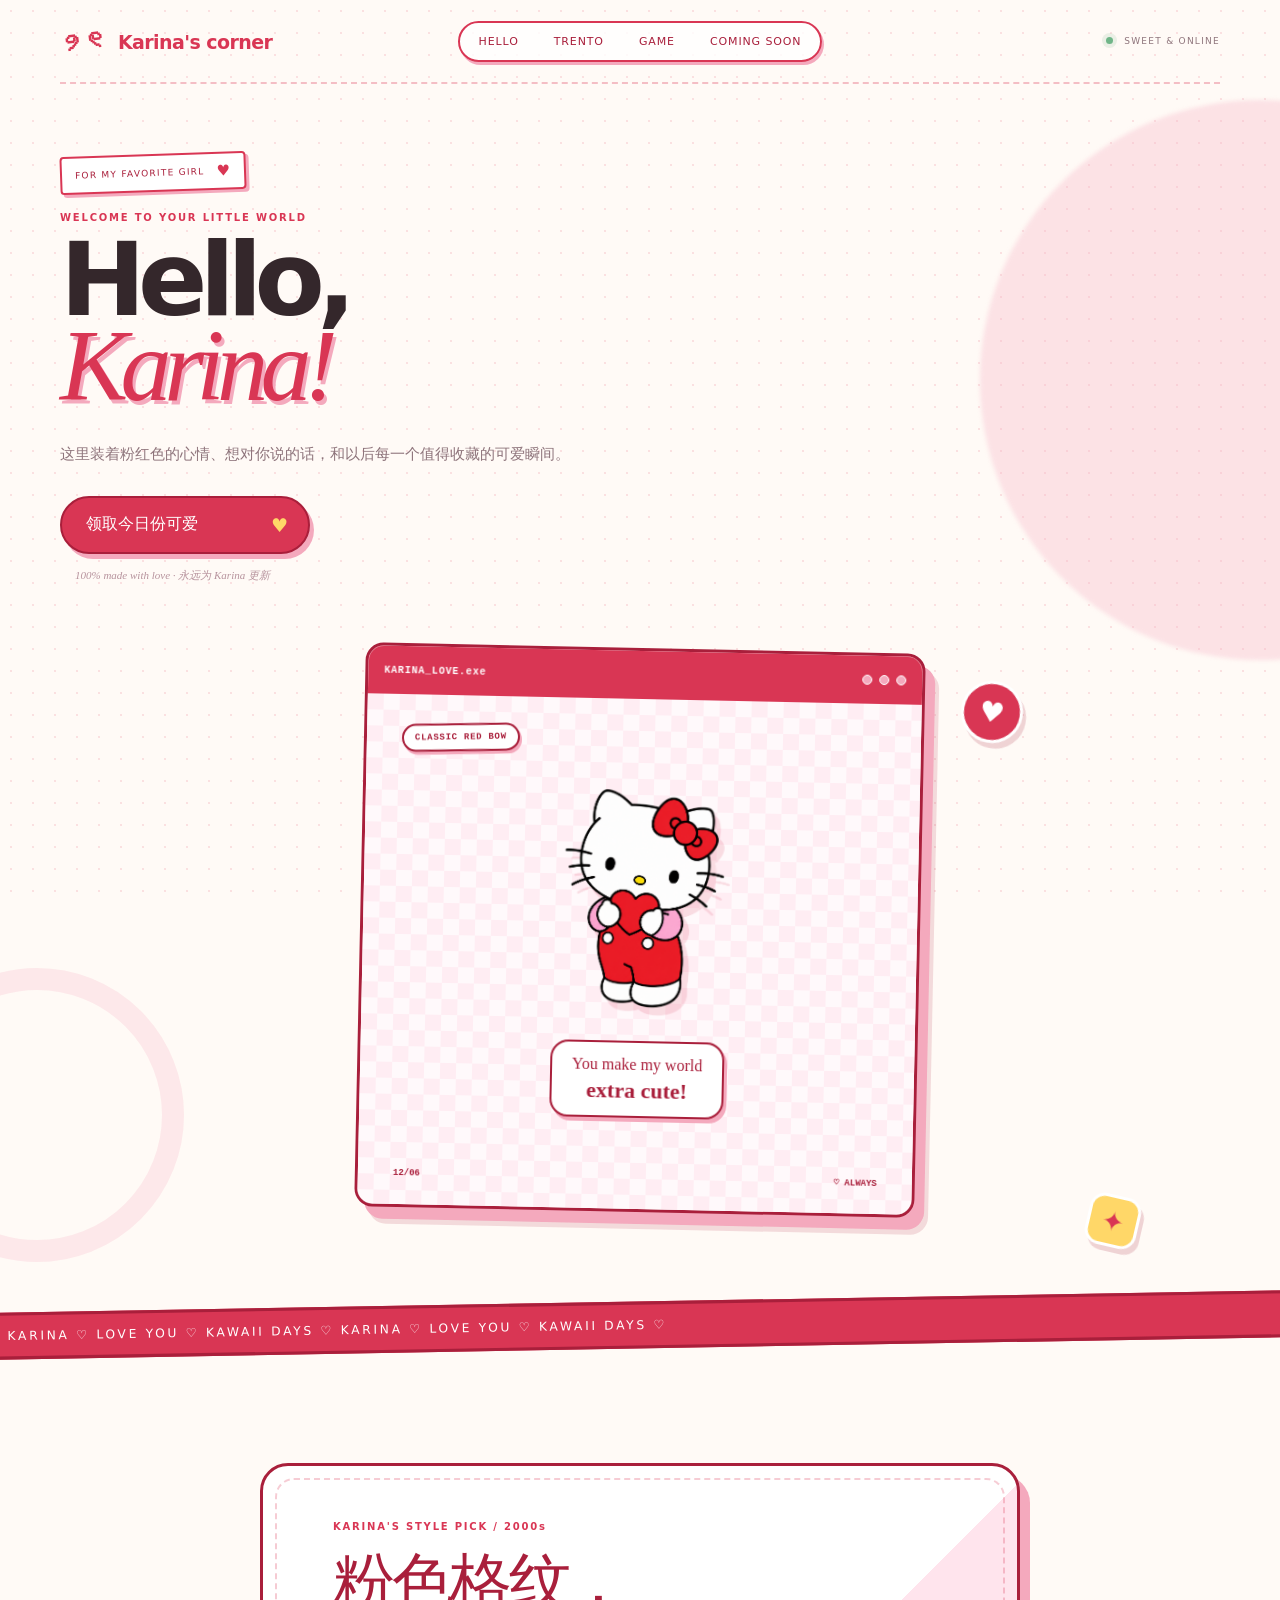
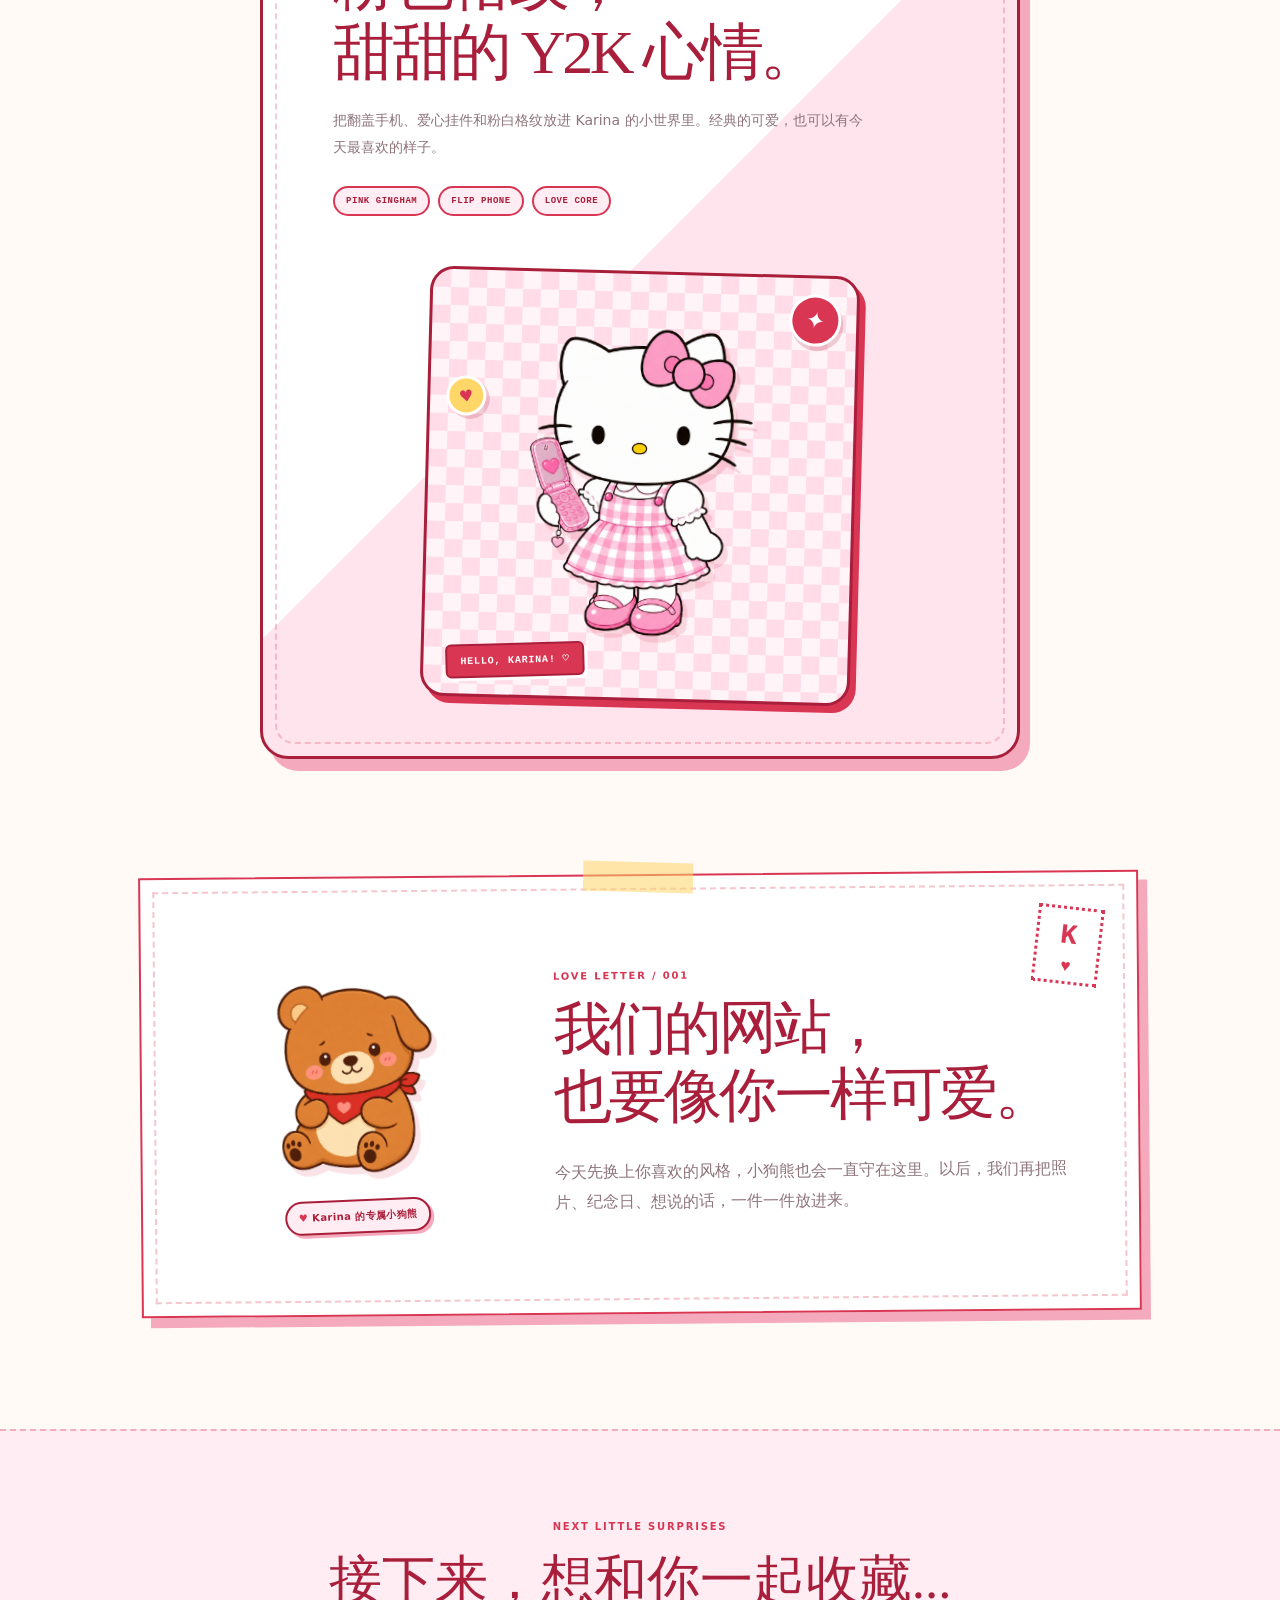
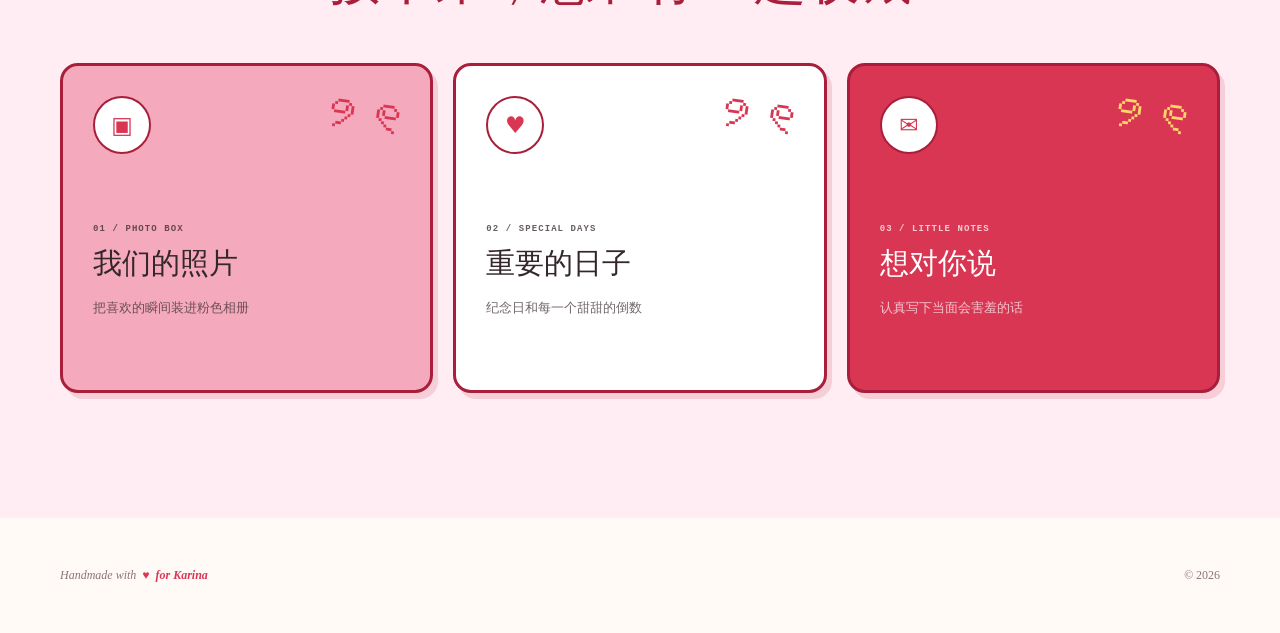
==== commit 4bca8fff: "Release Karina Game v1.0.5" ====
--- a/index.html
+++ b/index.html
@@ -6,7 +6,7 @@
     <meta name="theme-color" content="#ffeff4" />
     <meta name="description" content="Karina 的甜甜小世界，收藏爱与每一个可爱瞬间。" />
     <title>Karina's Kawaii Corner</title>
-    <link rel="stylesheet" href="./styles.css" />
+    <link rel="stylesheet" href="./styles.css?v=20260822-game03" />
   </head>
   <body>
     <div class="page-dots" aria-hidden="true"></div>
@@ -18,6 +18,7 @@
       <nav aria-label="页面导航">
         <a href="#hello">Hello</a>
         <a href="./trento.html">Trento</a>
+        <a href="./game.html">Game</a>
         <a href="#coming">Coming soon</a>
       </nav>
       <span class="status"><i></i> SWEET & ONLINE</span>
--- a/styles.css
+++ b/styles.css
@@ -27,7 +27,7 @@
 .mini-bow { display: inline-block; margin-right: 5px; font-size: 24px; transform: rotate(-7deg); }
 .site-header nav { display: flex; gap: 7px; padding: 5px; border: 2px solid var(--red); border-radius: 99px; background: rgba(255,255,255,.8); box-shadow: 2px 3px 0 var(--pink); }
 .site-header nav a { padding: 7px 14px; border-radius: 99px; color: var(--deep-red); text-decoration: none; font-size: 11px; text-transform: uppercase; letter-spacing: .08em; }
-.site-header nav a:hover { color: white; background: var(--red); }
+.site-header nav a:hover, .site-header nav a.is-current { color: white; background: var(--red); }
 .status { justify-self: end; color: var(--muted); font-size: 9px; letter-spacing: .14em; }
 .status i { display: inline-block; width: 7px; height: 7px; margin-right: 7px; border-radius: 50%; background: #70b588; box-shadow: 0 0 0 4px rgba(112,181,136,.15); }
 
@@ -90,7 +90,7 @@
 .journey-timeline li { min-height: 105px; padding: 0 0 20px 85px; position: relative; }.journey-timeline li:last-child { padding-bottom: 0; }
 .timeline-date { display: grid; place-content: center; width: 62px; height: 62px; position: absolute; left: 0; top: 0; border: 3px solid var(--deep-red); border-radius: 50%; color: white; background: var(--red); text-align: center; font: 900 10px/1 monospace; letter-spacing: .05em; z-index: 1; }.timeline-date b { margin-top: 3px; font-size: 20px; }
 .timeline-next .timeline-date { color: var(--deep-red); background: var(--yellow); }.journey-timeline p { margin: 2px 0 5px; color: var(--red); font: 900 10px monospace; letter-spacing: .08em; }.journey-timeline h3 { margin: 0 0 5px; color: var(--deep-red); font: 500 24px Georgia, "Songti SC", serif; }.journey-timeline small { color: var(--muted); font-size: 11px; line-height: 1.5; }.journey-timeline i { position: absolute; right: 0; top: 5px; color: var(--pink); font-style: normal; font-size: 23px; }
-.journey-map-wrap { margin-top: 45px; padding: 25px; border: 3px solid var(--deep-red); border-radius: 24px; background: white; box-shadow: 9px 10px 0 var(--pink); }
+.journey-map-wrap { margin-top: 45px; padding: 25px; border: 3px solid var(--deep-red); border-radius: 24px; background: white; box-shadow: 9px 10px 0 var(--pink); }.journey-map-wrap.is-map-expanded { z-index: 1001; }
 .map-heading { display: flex; align-items: center; justify-content: space-between; gap: 25px; margin: 0 0 20px; }
 .map-heading > p:last-child { margin: 0; color: var(--muted); font-size: 12px; }
 .journey-map { min-height: 430px; border: 2px solid var(--deep-red); border-radius: 16px; background: #ffeaf0; overflow: hidden; }
@@ -102,7 +102,7 @@
 .weather-strip { position: relative; z-index: 5; border-bottom: 2px solid rgba(169,31,59,.18); background: #fff; }.weather-strip-inner { width: min(1160px, calc(100% - 40px)); min-height: 47px; margin: 0 auto; display: flex; align-items: center; gap: 13px; color: var(--deep-red); font-size: 11px; white-space: nowrap; }.weather-strip-label { font: 900 9px monospace; letter-spacing: .08em; }.time-chip { display: inline-flex; align-items: baseline; gap: 5px; color: var(--muted); font-size: 9px; font-weight: 900; }.time-chip b { color: var(--deep-red); font: 500 15px Georgia, "Songti SC", serif; }.weather-strip .weather-icon { display: inline; width: auto; height: auto; border: 0; color: var(--red); background: transparent; font-size: 17px; }.weather-strip strong { font: 500 23px Georgia, "Songti SC", serif; }.weather-strip b { font-weight: 900; }.weather-strip-divider { width: 1px; height: 20px; margin: 0 3px; background: rgba(169,31,59,.25); }.weather-strip-updated { margin-left: auto; color: var(--muted); font: 800 9px monospace; }.weather-strip a, .weather-refresh { padding: 5px 8px; border: 1px solid var(--deep-red); border-radius: 99px; color: var(--deep-red); background: white; text-decoration: none; font-size: 9px; font-weight: 900; }.weather-refresh { cursor: pointer; }.weather-refresh:hover { color: white; background: var(--red); }.weather-refresh:disabled { cursor: wait; opacity: .55; }
 .weather-strip .time-chip b { font-weight: 500; }
 .calendar-controls { display: grid; grid-template-columns: 32px 1fr 32px; align-items: center; gap: 10px; margin-bottom: 20px; }.calendar-controls h3 { margin: 0; color: var(--deep-red); text-align: center; font: 500 23px Georgia, "Songti SC", serif; }.calendar-controls button, .map-fullscreen { border: 2px solid var(--deep-red); border-radius: 9px; color: var(--deep-red); background: white; cursor: pointer; font: 900 15px/28px monospace; transition: .18s ease; }.calendar-controls button:disabled { cursor: default; opacity: .25; }.calendar-controls button:not(:disabled):hover, .map-fullscreen:hover { color: white; background: var(--red); }.calendar-days > .calendar-empty { min-height: 66px; }.calendar-day { color: var(--muted); background: transparent; outline: 1px solid transparent; }.calendar-day.is-planned { color: var(--deep-red); background: #fff9ec; outline: 2px solid rgba(217,54,84,.24); }.calendar-day small { overflow: hidden; text-overflow: ellipsis; white-space: nowrap; }.empty-itinerary { min-height: 148px; padding: 30px 0; display: flex; flex-direction: column; justify-content: center; gap: 9px; color: var(--muted); }.empty-itinerary b { color: var(--deep-red); font: 500 26px Georgia, "Songti SC", serif; }.empty-itinerary span { font-size: 12px; }
-.map-heading > div { display: flex; align-items: center; gap: 12px; }.map-fullscreen { padding: 4px 11px; font: 900 10px/1.4 monospace; }.journey-map-frame { background: #ffeaf0; }.journey-map-frame:fullscreen { width: 100vw; height: 100vh; padding: 18px; background: var(--cream); }.journey-map-frame:fullscreen .journey-map { width: 100%; height: 100%; min-height: 0; border-radius: 12px; }
+.map-heading > div { display: flex; align-items: center; gap: 12px; }.map-fullscreen, .map-close { padding: 4px 11px; border: 2px solid var(--deep-red); border-radius: 9px; color: var(--deep-red); background: white; cursor: pointer; font: 900 10px/1.4 monospace; }.journey-map-frame { background: #ffeaf0; position: relative; }.map-close { display: none; position: absolute; z-index: 1100; top: max(14px, env(safe-area-inset-top)); right: max(14px, env(safe-area-inset-right)); }.journey-map-frame.is-expanded { position: fixed; inset: 0; z-index: 1000; padding: max(14px, env(safe-area-inset-top)) max(14px, env(safe-area-inset-right)) max(14px, env(safe-area-inset-bottom)) max(14px, env(safe-area-inset-left)); background: var(--cream); }.journey-map-frame.is-expanded .journey-map { width: 100%; height: 100%; min-height: 0; border-radius: 12px; }.journey-map-frame.is-expanded .map-close { display: block; }.map-expanded { overflow: hidden; }
 .weather-dashboard { max-width: 1160px; margin: 65px auto 0; padding: 34px 38px; border: 3px solid var(--deep-red); border-radius: 24px; background: #fff; box-shadow: 8px 9px 0 var(--pink); position: relative; z-index: 1; }.weather-heading { display: flex; justify-content: space-between; align-items: end; gap: 20px; padding-bottom: 22px; border-bottom: 2px dashed rgba(217,54,84,.28); }.weather-heading h2 { margin: 9px 0 0; color: var(--deep-red); font: 500 36px Georgia, "Songti SC", serif; }.weather-heading > span { color: var(--muted); font: 800 10px monospace; }.weather-grid { display: grid; grid-template-columns: .74fr 1.26fr; gap: 34px; align-items: center; padding-top: 25px; position: relative; }.weather-current { min-height: 126px; display: flex; align-items: center; gap: 19px; padding-right: 30px; border-right: 2px dashed rgba(217,54,84,.25); }.weather-icon { display: grid; place-items: center; flex: 0 0 66px; height: 66px; border: 3px solid var(--deep-red); border-radius: 50%; color: var(--red); background: var(--yellow); font-size: 32px; }.weather-current strong { color: var(--deep-red); font: 500 52px/.9 Georgia, "Songti SC", serif; letter-spacing: -.06em; }.weather-current p { margin: 9px 0 0; color: var(--muted); font-size: 12px; }.weather-grid dl { margin: 0; display: grid; grid-template-columns: repeat(4, 1fr); gap: 12px; }.weather-grid dl div { min-height: 93px; padding: 14px; border: 2px solid var(--deep-red); border-radius: 13px; color: var(--deep-red); background: var(--soft-pink); }.weather-grid dl div:nth-child(2) { background: #fff9eb; }.weather-grid dl div:nth-child(3) { background: #fff; }.weather-grid dl div:nth-child(4) { color: white; background: var(--red); }.weather-grid dt { margin-bottom: 18px; font: 900 9px monospace; letter-spacing: .06em; }.weather-grid dd { margin: 0; font: 500 19px Georgia, "Songti SC", serif; white-space: nowrap; }.weather-source { grid-column: 2; margin: -16px 0 0; color: var(--muted); font-size: 10px; }.weather-source a { color: var(--deep-red); }
 .trento-guide { margin-top: 65px; padding: 55px 60px; display: grid; grid-template-columns: .83fr 1.17fr; gap: 65px; align-items: center; border: 3px solid var(--deep-red); border-radius: 25px; background: #fff; box-shadow: 8px 9px 0 var(--pink); }
 .guide-copy h2 { margin: 15px 0 18px; color: var(--deep-red); font: 500 clamp(35px, 4vw, 52px)/1.14 Georgia, "Songti SC", serif; letter-spacing: -.055em; }.guide-copy > p:last-child { max-width: 420px; margin: 0; color: var(--muted); font-size: 14px; line-height: 1.9; }
@@ -155,6 +155,40 @@
 footer { width: min(1160px, calc(100% - 40px)); min-height: 115px; margin: auto; display: flex; align-items: center; gap: 6px; color: var(--muted); font: italic 12px Georgia, serif; }
 footer > b, footer strong { color: var(--red); }.footer-year { margin-left: auto; }.footer-year i { font-style: normal; }
 .trento-page footer a { margin-left: auto; color: var(--deep-red); font: 900 10px monospace; text-decoration: none; }
+.trento-page { --cream: #f4f2ec; --white: #ffffff; --ink: #29343a; --muted: #66747a; --pink: #c7d4d1; --soft-pink: #edf1ee; --hot-pink: #809da3; --red: #8d463f; --deep-red: #3d4542; --yellow: #d4b56c; --line: #6f817c; background: var(--cream); }.trento-page .page-dots { background-color: var(--cream); background-image: radial-gradient(rgba(83, 106, 103, .12) 1px, transparent 1px); background-size: 24px 24px; }.trento-page .page-dots::after { display: none; }.trento-page .site-header { border-bottom-color: rgba(61,69,66,.2); }.trento-page .site-header nav { border-color: var(--line); border-radius: 8px; box-shadow: none; }.trento-page .site-header nav a { border-radius: 5px; }.trento-page .trento-journey { background: #eeece5; }.trento-page .trento-journey::before { display: none; }.trento-page .journey-heading h1 em { color: var(--red); text-shadow: none; }.trento-page .trip-calendar, .trento-page .itinerary-panel, .trento-page .journey-map-wrap, .trento-page .trento-guide, .trento-page .memory-shelf { border-radius: 12px; box-shadow: 4px 5px 0 rgba(61,69,66,.12); }.trento-page .calendar-side { background: #e1e9e4; }.trento-page .calendar-day.is-active { box-shadow: none; }.trento-page .transport-detail, .trento-page .guide-grid article, .trento-page .planner-card:nth-child(2), .trento-page .memory-slots article:nth-child(2) { background: #e9efec; }.trento-page .transport-detail:nth-child(2), .trento-page .guide-grid article:nth-child(2), .trento-page .planner-card:nth-child(3) { background: #f3efe4; }.trento-page .journey-map-frame { background: #e4ebe6; }.trento-page .memory-shelf { background: #dfe8e4; box-shadow: 4px 5px 0 rgba(61,69,66,.16); }.trento-page .memory-slots article { transform: none; }.trento-page .planner-card li::before { content: "•"; color: var(--line); }.trento-page .planner-card:nth-child(4) li::before { color: var(--yellow); }.trento-page .weather-strip { background: #f8f7f2; border-bottom-color: rgba(61,69,66,.18); }
+
+/* Trento uses one calm, tabular type treatment for data rather than mixing serif, monospace and Chinese fallbacks. */
+.trento-page .weather-strip-inner, .trento-page .weather-strip-inner *, .trento-page .countdown-card strong, .trento-page .calendar-controls h3, .trento-page .transport-detail h3, .trento-page .transport-detail h3 span, .trento-page .transport-detail dl { font-family: ui-sans-serif, system-ui, -apple-system, BlinkMacSystemFont, "PingFang SC", "Microsoft YaHei", Arial, sans-serif; font-variant-numeric: tabular-nums; }
+.trento-page .weather-strip-inner { gap: 12px; letter-spacing: 0; }
+.trento-page .time-chip { gap: 6px; font-size: 10px; }
+.trento-page .time-chip b { font-size: 16px; font-weight: 650; line-height: 1; letter-spacing: -.02em; }
+.trento-page .weather-strip strong { font-family: ui-sans-serif, system-ui, -apple-system, BlinkMacSystemFont, "PingFang SC", "Microsoft YaHei", Arial, sans-serif; font-size: 22px; font-weight: 650; line-height: 1; letter-spacing: -.03em; font-variant-numeric: tabular-nums; }
+.trento-page .countdown-card strong { font-size: 22px; font-weight: 650; line-height: 1.25; letter-spacing: -.025em; }
+.trento-page .transport-detail { padding: 22px; }
+.trento-page .transport-detail h3 { display: flex; align-items: baseline; flex-wrap: wrap; gap: 7px; margin-bottom: 7px; font-size: 24px; font-weight: 650; line-height: 1.18; letter-spacing: -.03em; overflow-wrap: anywhere; }
+.trento-page .transport-detail h3 span { margin: 0; padding: 3px 6px; border: 1px solid currentColor; border-radius: 999px; font-size: 10px; font-weight: 700; line-height: 1.1; letter-spacing: 0; white-space: nowrap; }
+.trento-page .transport-detail dl { grid-template-columns: 102px minmax(0, 1fr); gap: 10px 14px; margin-top: 18px; font-size: 12px; line-height: 1.45; }
+.trento-page .transport-detail dt { min-width: 0; white-space: nowrap; text-align: left; }
+.trento-page .transport-detail dd { min-width: 0; text-align: left; font-weight: 650; overflow-wrap: anywhere; }
+.trento-page .transport-detail .transport-note { font-size: 11px; line-height: 1.65; }
+.trento-page .transport-action { display: inline-flex; align-items: center; gap: 6px; margin-top: 15px; padding: 8px 10px; border: 1px solid currentColor; border-radius: 8px; color: var(--deep-red); background: #fff; font: 700 11px/1.2 ui-sans-serif, system-ui, -apple-system, BlinkMacSystemFont, "PingFang SC", sans-serif; text-decoration: none; }.trento-page .transport-action:hover { color: #fff; background: var(--red); border-color: var(--red); }
+.trento-page .map-filters { display: flex; align-items: center; flex-wrap: wrap; gap: 8px; margin: -6px 0 16px; }
+.trento-page .map-filters button { padding: 6px 9px; border: 1px solid var(--line); border-radius: 999px; color: var(--deep-red); background: #fff; cursor: pointer; font: 700 11px/1.2 ui-sans-serif, system-ui, -apple-system, BlinkMacSystemFont, "PingFang SC", sans-serif; }
+.trento-page .map-filters button:hover, .trento-page .map-filters button.is-active { color: #fff; background: var(--red); border-color: var(--red); }
+.trento-page #mapStatus { margin-left: auto; color: var(--muted); font-size: 10px; }
+.trento-page .map-navigation { display: grid; gap: 9px; margin: 0 0 14px; padding: 11px 12px; border: 1px solid rgba(61,69,66,.22); border-radius: 10px; background: #f8f7f2; }.trento-page .map-navigation-fields, .trento-page .map-navigation-actions { display: flex; align-items: center; gap: 8px; }.trento-page .route-input-wrap { position: relative; min-width: 0; flex: 1; }.trento-page .map-navigation-fields input { width: 100%; min-width: 0; box-sizing: border-box; padding: 8px 9px; border: 1px solid rgba(61,69,66,.38); border-radius: 7px; color: var(--ink); background: #fff; font: 600 12px/1.25 ui-sans-serif, system-ui, -apple-system, BlinkMacSystemFont, "PingFang SC", sans-serif; }.trento-page .place-suggestions { position: absolute; z-index: 1200; top: calc(100% + 4px); right: 0; left: 0; overflow: hidden; border: 1px solid rgba(61,69,66,.3); border-radius: 8px; background: #fff; box-shadow: 0 7px 18px rgba(34,49,48,.18); }.trento-page .place-suggestions button { display: grid; width: 100%; gap: 2px; padding: 9px 10px; border: 0; border-bottom: 1px solid rgba(61,69,66,.12); border-radius: 0; text-align: left; }.trento-page .place-suggestions button:last-child { border-bottom: 0; }.trento-page .place-suggestions strong { font-size: 11px; }.trento-page .place-suggestions small { overflow: hidden; color: var(--muted); font-size: 9px; text-overflow: ellipsis; white-space: nowrap; }.trento-page .map-navigation button, .trento-page .map-popup-route, .trento-page .map-popup-actions button, .trento-page .map-navigation select { border: 1px solid var(--line); border-radius: 7px; color: var(--deep-red); background: #fff; cursor: pointer; font: 700 11px/1.2 ui-sans-serif, system-ui, -apple-system, BlinkMacSystemFont, "PingFang SC", sans-serif; }.trento-page .map-navigation button, .trento-page .map-navigation select { padding: 7px 9px; }.trento-page .map-route-submit { color: #fff !important; border-color: var(--red) !important; background: var(--red) !important; }.trento-page .map-navigation button:hover, .trento-page .map-popup-route:hover, .trento-page .map-popup-actions button:hover { color: #fff; border-color: var(--red); background: var(--red); }.trento-page #navigationStatus { color: var(--muted); font-size: 10px; }.trento-page .route-steps { display: grid; gap: 6px; max-height: 210px; margin: 0; padding: 0; overflow: auto; list-style: none; scrollbar-width: thin; }.trento-page .route-steps li { padding: 8px 9px; border: 1px solid rgba(61,69,66,.17); border-radius: 7px; background: #fff; color: var(--ink); font: 11px/1.45 ui-sans-serif, system-ui, -apple-system, BlinkMacSystemFont, "PingFang SC", sans-serif; }.trento-page .route-steps b { display: block; color: var(--deep-red); font-size: 11px; }.trento-page .route-steps b span { display: inline-grid; width: 17px; height: 17px; margin-right: 5px; border-radius: 50%; place-items: center; color: #fff; background: var(--red); font-size: 9px; }.trento-page .route-steps strong { display: block; margin: 3px 0 1px 22px; font-size: 10px; }.trento-page .route-steps p { margin: 3px 0 0 22px; color: var(--muted); }.trento-page .route-steps p em { color: var(--deep-red); font-style: normal; font-weight: 800; }.trento-page .route-steps li > b + p { margin-left: 0; }.trento-page .map-popup-route { display: block; width: 100%; margin: 7px 0 6px; padding: 7px 8px; }.trento-page .map-popup-actions { display: grid; grid-template-columns: 1fr 1fr; gap: 6px; }.trento-page .map-popup-actions button { padding: 6px 7px; }.trento-page .transport-action-secondary { margin-left: 7px; color: var(--muted); }
+.trento-page .map-pin.is-food { background: #8d463f; }.trento-page .map-pin.is-transit { background: #58757a; }.trento-page .map-pin.is-saved { background: #bd963d; }
+.trento-page .dot.food { background: #8d463f; }.trento-page .dot.transit { background: #58757a; }.trento-page .dot.saved { background: #bd963d; }
+.trento-page .route-alternatives { display: grid; gap: 7px; }.trento-page .route-option { display: grid; grid-template-columns: minmax(0, 1fr) auto; gap: 3px 10px; padding: 9px 10px; border: 1px solid rgba(61,69,66,.23); border-radius: 8px; color: var(--ink); background: #fff; text-align: left; cursor: pointer; font: 11px/1.35 ui-sans-serif, system-ui, -apple-system, BlinkMacSystemFont, "PingFang SC", sans-serif; }.trento-page .route-option.is-selected { border-color: var(--deep-red); box-shadow: inset 3px 0 0 var(--red); background: #fffaf8; }.trento-page .route-option b { color: var(--deep-red); font-size: 12px; }.trento-page .route-option b strong { display: inline; margin-left: 7px; color: var(--ink); font-size: 13px; }.trento-page .route-option p { grid-column: 1 / -1; margin: 0; color: var(--muted); }.trento-page .route-option div { display: flex; grid-column: 1 / -1; flex-wrap: wrap; gap: 4px; }.trento-page .route-option span { padding: 3px 5px; border-radius: 4px; color: #5b514d; background: #f1efea; font-size: 10px; }.trento-page .route-details-toggle { justify-self: start; padding: 6px 8px; border: 0; color: var(--deep-red); background: transparent; cursor: pointer; font: 700 10px/1.2 ui-sans-serif, system-ui, -apple-system, BlinkMacSystemFont, "PingFang SC", sans-serif; text-decoration: underline; }.trento-page .map-popup { min-width: 180px; color: var(--ink); font: 13px/1.45 ui-sans-serif, system-ui, -apple-system, BlinkMacSystemFont, "PingFang SC", "Microsoft YaHei", sans-serif; }
+.trento-page .place-detail-panel { position: absolute; z-index: 1002; top: 14px; left: 14px; width: min(355px, calc(100% - 28px)); overflow: hidden; border: 1px solid rgba(61,69,66,.28); border-radius: 12px; color: var(--ink); background: #fff; box-shadow: 0 10px 28px rgba(34,49,48,.24); font: 12px/1.45 ui-sans-serif, system-ui, -apple-system, BlinkMacSystemFont, "PingFang SC", sans-serif; }.trento-page .place-detail-close { position: absolute; z-index: 2; top: 8px; right: 8px; display: grid; width: 28px; height: 28px; padding: 0; border: 0; border-radius: 50%; place-items: center; color: #fff; background: rgba(34,49,48,.72); cursor: pointer; font-size: 21px; line-height: 1; }.trento-page .place-detail-photo { display: block; width: 100%; height: 160px; object-fit: cover; background: #e9e5dd; }.trento-page .place-detail-body { display: grid; gap: 7px; padding: 14px; }.trento-page .place-detail-body > span { color: var(--muted); font-size: 10px; font-weight: 800; }.trento-page .place-detail-body h3 { margin: 0; font-size: 18px; line-height: 1.18; }.trento-page .place-detail-address { margin: 0; color: var(--muted); }.trento-page .place-detail-meta { display: flex; flex-wrap: wrap; gap: 6px 9px; align-items: center; }.trento-page .place-detail-meta b { color: #8d463f; }.trento-page .place-detail-meta i { padding: 2px 5px; border-radius: 4px; color: #674a35; background: #f5ead4; font-style: normal; }.trento-page .place-detail-meta em { color: #4e6c55; font-style: normal; }.trento-page .place-detail-actions { display: grid; grid-template-columns: 1fr 1fr; gap: 7px; }.trento-page .place-detail-actions button, .trento-page .place-detail-current { padding: 8px; border: 1px solid var(--line); border-radius: 7px; color: var(--deep-red); background: #fff; cursor: pointer; font: 700 11px/1.2 ui-sans-serif, system-ui, -apple-system, BlinkMacSystemFont, "PingFang SC", sans-serif; }.trento-page .place-detail-current { border-color: var(--red); color: #fff; background: var(--red); }.trento-page .place-detail-body > a { color: var(--deep-red); font-weight: 800; text-decoration: none; }.trento-page .place-photo-credit { color: var(--muted); font-size: 9px; }.trento-page .place-photo-credit a { color: inherit; text-decoration: underline; }
+.trento-page .place-detail-panel { max-height: calc(100% - 28px); overflow: auto; scrollbar-width: thin; }.trento-page .place-detail-section { display: grid; gap: 4px; }.trento-page .place-detail-section > b, .trento-page .place-detail-reviews > b { color: var(--deep-red); font-size: 10px; letter-spacing: .04em; }.trento-page .place-detail-tags { display: flex; flex-wrap: wrap; gap: 4px; }.trento-page .place-detail-tags span { padding: 3px 6px; border-radius: 999px; color: var(--deep-red); background: #fff0f4; font-size: 10px; font-weight: 800; }.trento-page .place-detail-tags--features span { color: #45635b; background: #edf5f0; }.trento-page .place-detail-summary { margin: 1px 0; padding: 7px 9px; border-left: 3px solid var(--red); color: var(--muted); background: #fff8fa; font-size: 10px; line-height: 1.55; }.trento-page .place-detail-contact { display: grid; gap: 4px; }.trento-page .place-detail-contact a { overflow-wrap: anywhere; color: var(--deep-red); font-size: 10px; font-weight: 800; text-decoration: none; }.trento-page .place-detail-hours { color: var(--muted); font-size: 10px; }.trento-page .place-detail-hours summary { cursor: pointer; color: var(--deep-red); font-weight: 800; }.trento-page .place-detail-hours span { display: block; margin-top: 3px; }.trento-page .place-detail-reviews { display: grid; gap: 6px; padding-top: 7px; border-top: 1px solid rgba(61,69,66,.14); }.trento-page .place-detail-reviews article { padding: 7px 8px; border-radius: 7px; background: #f8f7f2; }.trento-page .place-detail-reviews strong { color: var(--ink); font-size: 10px; }.trento-page .place-detail-reviews p { margin: 3px 0 0; color: var(--muted); font-size: 10px; line-height: 1.5; }
+.trento-page .place-detail-dining p { display: flex; flex-wrap: wrap; gap: 6px; align-items: baseline; margin: 0; color: var(--ink); font-size: 11px; font-weight: 800; }.trento-page .place-detail-dining p b { color: var(--deep-red); font-size: 10px; letter-spacing: .04em; }
+.trento-page .place-detail-drag-handle { display: none; }.trento-page .journey-map-wrap.is-map-expanded .place-detail-panel { z-index: 1150; cursor: grab; }.trento-page .journey-map-wrap.is-map-expanded .place-detail-panel:active { cursor: grabbing; }.trento-page .journey-map-wrap.is-map-expanded .place-detail-panel button, .trento-page .journey-map-wrap.is-map-expanded .place-detail-panel a, .trento-page .journey-map-wrap.is-map-expanded .place-detail-panel summary { cursor: pointer; }.trento-page .journey-map-wrap.is-map-expanded .place-detail-drag-handle { position: absolute; z-index: 3; top: 8px; left: 9px; display: flex; align-items: center; gap: 5px; padding: 4px 7px; border-radius: 999px; color: #5f5357; background: rgba(255,255,255,.92); box-shadow: 0 1px 5px rgba(34,49,48,.14); cursor: grab; font-size: 9px; font-weight: 800; pointer-events: none; user-select: none; }.trento-page .place-detail-drag-handle i { display: inline-block; width: 14px; height: 3px; border-top: 2px solid #7b6d72; border-bottom: 2px solid #7b6d72; }
+.trento-page .map-popup span { display: block; margin-bottom: 4px; color: var(--muted); font-size: 10px; font-weight: 700; }.trento-page .map-popup strong { display: block; font-size: 14px; }.trento-page .map-popup p { margin: 6px 0 10px; color: var(--muted); }.trento-page .map-popup a { color: var(--red); font-size: 11px; font-weight: 700; text-decoration: none; }
+.trento-map-page main { min-height: calc(100vh - 184px); padding: 54px 0 72px; }.trento-map-page .weather-strip { margin-top: -54px; }.trento-map-intro, .trento-map-page .journey-map-wrap { width: min(1320px, calc(100% - 40px)); max-width: none; margin-right: auto; margin-left: auto; }.trento-map-intro { display: flex; align-items: end; justify-content: space-between; gap: 40px; padding: 48px 0 28px; }.trento-map-intro h1 { margin: 9px 0 0; color: var(--ink); font-size: clamp(42px, 5vw, 68px); letter-spacing: -.06em; }.trento-map-intro > p { max-width: 430px; margin: 0; color: var(--muted); font-size: 14px; line-height: 1.85; }.trento-map-page .journey-map-wrap { margin-top: 0; }.trento-map-page .journey-map { min-height: min(68vh, 720px); }
+.trento-page .journey-map-wrap.is-map-expanded .map-filters { position: fixed; z-index: 1101; top: max(14px, env(safe-area-inset-top)); left: max(14px, env(safe-area-inset-left)); max-width: min(620px, calc(100vw - 132px)); margin: 0; padding: 9px; border: 1px solid rgba(61,69,66,.28); border-radius: 10px; background: rgba(248,247,242,.96); box-shadow: 0 3px 14px rgba(34,49,48,.15); }.trento-page .journey-map-wrap.is-map-expanded #mapStatus { flex: 1 0 100%; margin: 2px 0 0; }
+.trento-page .journey-map-wrap.is-map-expanded .map-navigation { position: fixed; z-index: 1101; top: max(75px, calc(env(safe-area-inset-top) + 61px)); left: max(14px, env(safe-area-inset-left)); width: min(620px, calc(100vw - 132px)); box-sizing: border-box; margin: 0; box-shadow: 0 3px 14px rgba(34,49,48,.15); }
+.trento-page .journey-map-wrap.is-map-expanded .place-detail-panel { z-index: 1102; top: 210px; left: max(14px, env(safe-area-inset-left)); }
 .heart-rain { position: fixed; inset: 0; z-index: 20; overflow: hidden; pointer-events: none; }
 .heart-rain i { position: absolute; left: var(--x); bottom: -35px; color: var(--red); font-style: normal; animation: rise 1.8s ease-out var(--delay) both; filter: drop-shadow(2px 2px 0 white); }
 @keyframes rise { 0% { transform: translateY(0) rotate(0); opacity: 0; } 15% { opacity: 1; } 100% { transform: translateY(-105vh) rotate(35deg); opacity: 0; } }
@@ -217,7 +251,51 @@
 }
 
 @media (max-width: 760px) {
-  .weather-strip-inner { width: calc(100% - 28px); min-height: 0; padding: 9px 0; flex-wrap: wrap; gap: 6px 10px; white-space: normal; }.weather-strip-label { width: 100%; }.weather-strip-divider { display: none; }.weather-strip-updated { margin-left: 0; }.weather-strip a { margin-left: auto; }
-  .map-heading > div { width: 100%; justify-content: space-between; }.calendar-controls { margin-bottom: 14px; }.calendar-days > .calendar-empty { min-height: 54px; }
-}
+  .trento-page .site-header { width: calc(100% - 28px); min-height: 64px; display: flex; justify-content: space-between; gap: 0; }.trento-page .wordmark { font-size: 16px; white-space: nowrap; }.trento-page .site-header .status { display: none; }
+  .weather-strip-inner { width: calc(100% - 28px); min-height: 0; padding: 11px 0 12px; flex-wrap: wrap; gap: 7px 10px; white-space: normal; }.weather-strip-label { width: 100%; }.weather-strip-divider, .weather-strip-inner > span:nth-of-type(n+7), .weather-strip a { display: none; }.weather-strip .time-chip { flex: 0 0 auto; }.weather-strip .weather-icon { margin-left: auto; }.weather-refresh { margin-left: 2px; }
+  .trento-journey { padding-top: 54px; }.journey-heading h1 { font-size: 40px; }.journey-heading > p { margin-top: 20px; }
+  .trento-map-page main { padding-top: 34px; }.trento-map-page .weather-strip { margin-top: -34px; }.trento-map-intro, .trento-map-page .journey-map-wrap { width: calc(100% - 28px); }.trento-map-intro { display: block; padding: 32px 0 20px; }.trento-map-intro h1 { font-size: 40px; }.trento-map-intro > p { margin-top: 14px; font-size: 12px; }.trento-map-page .journey-map { min-height: 58vh; }
+  .trip-calendar { display: block; }.calendar-side { padding: 27px 22px; }.calendar-side > p { max-width: 290px; }.countdown-card { margin-top: 22px; }.calendar-main { padding: 22px 12px; min-width: 0; }.calendar-weekdays, .calendar-days { grid-template-columns: repeat(7, minmax(0, 1fr)); gap: 3px; }.calendar-controls { grid-template-columns: 32px minmax(0, 1fr) 32px; gap: 8px; margin-bottom: 14px; }.calendar-controls h3 { font-size: 22px; white-space: nowrap; }.calendar-days > .calendar-empty, .calendar-day { min-width: 0; min-height: 47px; padding: 5px 2px; overflow: hidden; }.calendar-day { display: block; outline-width: 1px; text-align: center; }.calendar-day b { font-size: 14px; }.calendar-day small { display: none; }.calendar-day.is-planned::after { content: ""; display: block; width: 5px; height: 5px; margin: 4px auto 0; border-radius: 50%; background: currentColor; }.calendar-day.is-active::after { background: var(--yellow); }
+  .journey-map { min-height: 260px; }.map-loading { padding-top: 110px; }.map-heading > div { width: 100%; justify-content: space-between; }.map-fullscreen { padding: 7px 12px; }
+  .trento-page .weather-strip-inner { gap: 9px 11px; }.trento-page .time-chip { font-size: 10px; }.trento-page .time-chip b { font-size: 16px; }.trento-page .weather-strip strong { font-size: 22px; }
+  .trento-page .countdown-card strong { font-size: 21px; }.trento-page .transport-detail { padding: 19px; }.trento-page .transport-detail h3 { font-size: 22px; }.trento-page .transport-detail dl { grid-template-columns: 96px minmax(0, 1fr); gap: 9px 10px; font-size: 11px; }.trento-page .transport-detail .transport-note { font-size: 10px; }
+  .trento-page .map-filters { gap: 7px; }.trento-page .map-filters button { padding: 6px 8px; font-size: 10px; }.trento-page #mapStatus { flex: 1 0 100%; margin: 2px 0 0; font-size: 9px; }.trento-page .map-legend { gap: 8px 11px; font-size: 9px; }
+  .trento-page .map-navigation { padding: 9px; }.trento-page .map-navigation-fields { display: grid; grid-template-columns: minmax(0, 1fr) 32px; }.trento-page .map-navigation-fields input:last-child { grid-column: 1 / -1; }.trento-page .map-navigation-actions { flex-wrap: wrap; }.trento-page #navigationStatus { font-size: 9px; }.trento-page .route-steps { max-height: 168px; }.trento-page .route-steps li { font-size: 10px; }.trento-page .transport-action-secondary { margin-left: 0; }
+  .trento-page .place-detail-panel, .trento-page .journey-map-wrap.is-map-expanded .place-detail-panel { top: auto; right: 8px; bottom: 8px; left: 8px; width: auto; max-height: min(68%, 430px); overflow: auto; border-radius: 14px; }.trento-page .place-detail-photo { height: 132px; }.trento-page .place-detail-body { padding: 12px; }.trento-page .place-detail-body h3 { font-size: 16px; }
+  .trento-page .map-navigation-fields .route-input-wrap:last-child { grid-column: 1 / -1; }.trento-page .journey-map-wrap.is-map-expanded .map-navigation { top: max(126px, calc(env(safe-area-inset-top) + 112px)); width: calc(100vw - 28px); }
+}
+.trento-page .route-steps[hidden] { display: none; }
+.trento-page { --cream: #fffafa; --white: #ffffff; --ink: #372f32; --muted: #7b6d72; --pink: #ffdbe5; --soft-pink: #fff1f5; --hot-pink: #ef93a8; --red: #e2234d; --deep-red: #a70f2d; --yellow: #ffd166; --line: #d78396; }
+.trento-page .page-dots { background-color: var(--cream); background-image: radial-gradient(rgba(226, 35, 77, .12) 1px, transparent 1px); }
+.trento-page .trento-journey { background: #fffdfd; }.trento-page .calendar-side, .trento-page .memory-shelf { background: #fff0f4; }.trento-page .transport-detail, .trento-page .guide-grid article, .trento-page .planner-card:nth-child(2), .trento-page .memory-slots article:nth-child(2), .trento-page .journey-map-frame { background: #fff8fa; }.trento-page .transport-detail:nth-child(2), .trento-page .guide-grid article:nth-child(2), .trento-page .planner-card:nth-child(3) { background: #fffdfd; }.trento-page .weather-strip { background: #ffffff; border-bottom-color: rgba(226,35,77,.18); }
+.trento-page .route-option { border-color: rgba(167,15,45,.25); background: #fff; transition: background .16s ease, border-color .16s ease, box-shadow .16s ease; }.trento-page .route-option:hover, .trento-page .route-option:focus-visible { border-color: #e2234d !important; color: #372f32 !important; background: #fff3f6 !important; box-shadow: inset 3px 0 0 #ef93a8 !important; }.trento-page .route-option.is-selected { border-color: #e2234d !important; color: #372f32 !important; background: #fff7f9 !important; box-shadow: inset 3px 0 0 #e2234d !important; }.trento-page .route-option:hover b, .trento-page .route-option:hover b strong, .trento-page .route-option:hover p, .trento-page .route-option:focus-visible b, .trento-page .route-option:focus-visible b strong, .trento-page .route-option:focus-visible p { color: #372f32 !important; }.trento-page .route-option span { color: #725b62; background: #fff0f4; }.trento-page .place-detail-meta b { color: #e2234d; }
+.trento-page .route-option span.route-segment--WALK { color: #1a5fbe; background: #eaf2ff; }.trento-page .route-option span.route-segment--DRIVE { color: #1155b4; background: #e8f1ff; }.trento-page .route-option span.route-segment--TRANSIT { color: #137333; background: #e6f4ea; }.trento-page .route-option span.route-segment--BICYCLE { color: #9a5a00; background: #fff4d8; }
+.trento-page .route-steps b small { margin-left: 7px; color: var(--muted); font-size: 10px; font-weight: 700; }.route-map-label { position: absolute; z-index: 20; min-width: 138px; max-width: 240px; padding: 7px 9px; border: 1px solid rgba(167,15,45,.34); border-radius: 8px; color: #372f32; background: rgba(255,255,255,.96); box-shadow: 0 2px 8px rgba(89,30,43,.16); font: 700 11px/1.35 ui-sans-serif, system-ui, -apple-system, BlinkMacSystemFont, "PingFang SC", sans-serif; pointer-events: none; white-space: nowrap; }.route-map-label b { display: block; color: #e2234d; font-size: 13px; }.route-map-label span { display: block; margin-top: 2px; color: #5f5357; font-size: 10px; font-weight: 650; }
+.trento-page button.route-option:hover, .trento-page button.route-option:focus-visible, .trento-page button.route-option:active, .trento-page button.route-option.is-selected:hover, .trento-page button.route-option.is-selected:focus-visible { border-color: #e2234d !important; color: #372f32 !important; background-color: #fff3f6 !important; background-image: none !important; box-shadow: inset 3px 0 0 #ef93a8 !important; }.trento-page button.route-option:hover *, .trento-page button.route-option:focus-visible *, .trento-page button.route-option:active *, .trento-page button.route-option.is-selected:hover * { color: inherit; }.trento-page button.route-option:hover span, .trento-page button.route-option:focus-visible span, .trento-page button.route-option:active span, .trento-page button.route-option.is-selected:hover span { color: #725b62 !important; background: #fff !important; }
+.trento-map-page main { min-height: calc(100vh - 184px); padding: 0 0 72px; }
+.trento-map-page .weather-strip { margin-top: 0; }
+.trento-map-page .journey-map-wrap { margin-top: 48px; }
+.trento-map-page .map-heading { align-items: center; margin-bottom: 18px; }
+.trento-map-page .map-heading > div:first-child { display: block; }
+.trento-page .map-tool-title { margin: 5px 0 0; color: var(--ink); font: 800 clamp(26px, 2.7vw, 34px)/1.05 ui-sans-serif, system-ui, -apple-system, BlinkMacSystemFont, "PingFang SC", "Microsoft YaHei", sans-serif; letter-spacing: -.055em; }
+.trento-map-page .map-heading > div:last-child { justify-content: flex-end; }
+@media (max-width: 760px) { .trento-map-page main { padding: 0 0 42px; }.trento-map-page .weather-strip { margin-top: 0; }.trento-map-page .journey-map-wrap { margin-top: 28px; }.trento-map-page .map-heading { gap: 14px; }.trento-map-page .map-heading > div:first-child { display: block; }.trento-page .map-tool-title { font-size: 25px; }.trento-map-page .map-heading > div:last-child { justify-content: space-between; } }
+.trento-page .journey-map-wrap.is-map-expanded .map-navigation { top: max(14px, env(safe-area-inset-top)); }
+.trento-page .journey-map-wrap.is-map-expanded .place-detail-panel { top: 156px; }
+@media (max-width: 760px) { .trento-page .journey-map-wrap.is-map-expanded .place-detail-panel { top: auto; right: 8px; bottom: 8px; left: 8px; } }
 @media (prefers-reduced-motion: reduce) { *, *::before, *::after { scroll-behavior: auto !important; animation-duration: .01ms !important; animation-iteration-count: 1 !important; transition-duration: .01ms !important; } }
+
+/* Game room */
+.game-page { min-height: 100vh; background: #fff8fa; }.game-room { width: min(1120px, calc(100% - 40px)); margin: 0 auto; padding: 58px 0 80px; }.game-heading { display: flex; align-items: end; justify-content: space-between; gap: 38px; }.game-heading h1 { margin: 10px 0 0; color: var(--ink); font: 800 clamp(42px, 6vw, 70px)/.98 ui-sans-serif, system-ui, -apple-system, BlinkMacSystemFont, "PingFang SC", sans-serif; letter-spacing: -.08em; }.game-heading h1 em { display: inline-block; margin-left: 10px; color: var(--red); font: 500 .78em Georgia, "Songti SC", serif; transform: rotate(-3deg); }.game-heading > div > p:last-child { max-width: 570px; margin: 20px 0 0; color: var(--muted); font-size: 14px; line-height: 1.8; }.game-rule-card { display: grid; min-width: 230px; gap: 6px; padding: 17px 19px; border: 2px solid var(--deep-red); border-radius: 16px; color: var(--deep-red); background: #fff; box-shadow: 5px 6px 0 var(--pink); transform: rotate(1.5deg); }.game-rule-card span { font: 900 9px monospace; letter-spacing: .13em; }.game-rule-card b { font-size: 16px; }.game-rule-card small { color: var(--muted); font-size: 10px; line-height: 1.5; }
+.game-picker { display: grid; grid-template-columns: repeat(3, 1fr); gap: 13px; margin: 36px 0 22px; }.game-choice { display: grid; grid-template-columns: auto 1fr; gap: 3px 10px; padding: 15px; border: 2px solid rgba(169,31,59,.35); border-radius: 14px; color: var(--muted); background: rgba(255,255,255,.74); text-align: left; text-decoration: none; }.game-choice span { grid-row: span 2; color: var(--pink); font: 900 24px Georgia, serif; }.game-choice b { color: var(--ink); font-size: 14px; }.game-choice small { font-size: 10px; }.game-choice.is-current { border-color: var(--deep-red); color: white; background: var(--red); box-shadow: 4px 5px 0 var(--pink); }.game-choice.is-current span, .game-choice.is-current b { color: white; }.game-choice.is-current small { color: #ffe4ec; }.game-choice:disabled { cursor: not-allowed; opacity: .65; }
+.sum-ten-game { display: grid; grid-template-columns: minmax(0, 1.14fr) minmax(310px, .86fr); gap: 22px; align-items: start; }.game-board-card, .growth-card { padding: 25px; border: 3px solid var(--deep-red); border-radius: 22px; background: #fff; box-shadow: 8px 9px 0 var(--pink); }.game-topline { display: flex; align-items: center; justify-content: space-between; gap: 18px; padding-bottom: 18px; border-bottom: 2px dashed rgba(217,54,84,.25); }.game-topline h2, .growth-card h2 { margin: 7px 0 0; color: var(--deep-red); font: 500 30px/1 Georgia, "Songti SC", serif; }.timer { display: grid; grid-template-columns: auto auto; align-items: end; gap: 1px 4px; min-width: 86px; padding: 8px 10px; border: 2px solid var(--deep-red); border-radius: 12px; color: var(--deep-red); background: #fff4f7; }.timer span { grid-column: 1 / -1; font-size: 9px; font-weight: 900; letter-spacing: .08em; }.timer b { font: 800 29px/1 ui-sans-serif, system-ui, sans-serif; }.timer small { padding-bottom: 2px; font-size: 10px; font-weight: 800; }.number-board { display: grid; grid-template-columns: repeat(5, 1fr); gap: 9px; margin: 23px 0 15px; }.number-tile { aspect-ratio: 1; min-height: 54px; border: 2px solid var(--deep-red); border-radius: 15px; color: var(--deep-red); background: #fff7f9; box-shadow: 2px 3px 0 rgba(217,54,84,.16); cursor: pointer; font: 800 clamp(22px, 4vw, 33px)/1 ui-sans-serif, system-ui, sans-serif; transition: transform .14s ease, background .14s ease, color .14s ease; }.number-tile:hover:not(:disabled) { transform: translateY(-3px) rotate(-2deg); background: #ffecf2; }.number-tile.is-selected { transform: translateY(-4px) rotate(2deg); color: #fff; background: var(--red); box-shadow: 4px 5px 0 var(--pink); }.number-tile:disabled { cursor: not-allowed; opacity: .72; }.game-hint { min-height: 24px; margin: 0; color: var(--muted); font-size: 11px; line-height: 1.55; }.game-actions { display: flex; gap: 8px; margin-top: 11px; }.game-actions button { padding: 9px 12px; border: 1px solid var(--deep-red); border-radius: 8px; color: var(--deep-red); background: #fff; cursor: pointer; font-size: 11px; font-weight: 900; }.game-actions .game-primary { color: #fff; background: var(--red); }
+.growth-card { display: grid; gap: 14px; background: #fffdfd; }.current-rank { display: grid; gap: 5px; padding: 15px 16px; border: 2px solid var(--deep-red); border-radius: 13px; color: white; background: var(--red); }.current-rank span { font-size: 10px; font-weight: 900; letter-spacing: .07em; }.current-rank strong { color: var(--yellow); font: 500 30px/1 Georgia, "Songti SC", serif; }.current-rank small { font-size: 10px; }.score-row { display: flex; justify-content: space-between; align-items: center; padding-bottom: 9px; border-bottom: 1px dashed rgba(169,31,59,.25); color: var(--muted); font-size: 11px; }.score-row b { color: var(--deep-red); font-size: 18px; }.rank-progress { display: grid; gap: 6px; }.rank-progress > div { display: flex; justify-content: space-between; gap: 8px; color: var(--muted); font-size: 10px; }.rank-progress i { display: block; height: 9px; overflow: hidden; border-radius: 99px; background: #ffe2ea; }.rank-progress em { display: block; width: 0; height: 100%; border-radius: inherit; background: var(--red); transition: width .35s ease; }.rank-list { display: grid; gap: 6px; max-height: 250px; margin: 0; padding: 0; overflow: auto; list-style: none; }.rank-list li { display: grid; grid-template-columns: 1fr auto; gap: 2px 8px; padding: 8px 9px; border-radius: 8px; color: #a69299; background: #f7f4f5; font-size: 10px; }.rank-list li b { color: inherit; }.rank-list li span { font-weight: 900; }.rank-list li small { grid-column: 1 / -1; color: inherit; font-size: 9px; }.rank-list li.is-unlocked { color: var(--deep-red); background: #fff0f4; }.level-toast { position: fixed; z-index: 100; right: 22px; bottom: 22px; padding: 13px 17px; border: 2px solid var(--deep-red); border-radius: 13px; color: #fff; background: var(--red); box-shadow: 5px 6px 0 var(--pink); font-size: 13px; font-weight: 900; }.level-toast[hidden] { display: none; }
+@media (max-width: 760px) { .game-room { width: calc(100% - 28px); padding: 34px 0 48px; }.game-heading { display: grid; gap: 23px; }.game-heading h1 { font-size: 48px; }.game-heading > div > p:last-child { font-size: 12px; }.game-rule-card { min-width: 0; transform: none; }.game-picker { grid-template-columns: 1fr; margin: 26px 0 18px; }.game-choice { padding: 12px 14px; }.sum-ten-game { grid-template-columns: 1fr; }.game-board-card, .growth-card { padding: 18px; border-width: 2px; border-radius: 16px; box-shadow: 5px 6px 0 var(--pink); }.number-board { gap: 7px; margin-top: 18px; }.number-tile { min-height: 48px; border-radius: 12px; }.rank-list { max-height: 210px; }.level-toast { right: 14px; bottom: 14px; left: 14px; text-align: center; } }
+
+/* Game 001: rectangle-sum board */
+.game-page { --cream: #f5f4ef; --ink: #252a29; --muted: #6f7773; --pink: #ead6dc; --red: #b72743; --deep-red: #682334; --line: #789087; background: var(--cream); }.game-page .page-dots { background-color: var(--cream); background-image: radial-gradient(rgba(45,73,64,.12) 1px, transparent 1px); }.game-page .site-header nav { border-color: #6f837b; box-shadow: none; }.game-page .site-header nav a { color: #46554f; }.game-page .site-header nav a:hover, .game-page .site-header nav a.is-current { color: #fff; background: #b72743; }.game-page .game-room { width: min(1180px, calc(100% - 40px)); padding: 64px 0 80px; }.game-catalog { max-width: 900px; margin: 28px auto 0; }.game-catalog h1 { margin: 10px 0 12px; color: var(--ink); font: 700 clamp(42px, 6vw, 66px)/1 ui-sans-serif, system-ui, -apple-system, BlinkMacSystemFont, "PingFang SC", sans-serif; letter-spacing: -.075em; }.game-catalog > p:last-of-type { max-width: 480px; margin: 0; color: var(--muted); font-size: 14px; line-height: 1.8; }.game-library-card { width: 100%; margin-top: 42px; padding: 32px 34px; display: grid; grid-template-columns: 112px 1fr auto; align-items: center; gap: 25px; border: 2px solid #34433e; border-radius: 12px; color: var(--ink); background: #fff; box-shadow: 7px 8px 0 rgba(60,85,75,.15); cursor: pointer; text-align: left; transition: transform .18s ease, box-shadow .18s ease; }.game-library-card:hover { transform: translateY(-4px); box-shadow: 10px 12px 0 rgba(60,85,75,.17); }.game-library-index { color: #2e6a58; font: 500 72px/.8 Georgia, "Songti SC", serif; }.game-library-copy { display: grid; gap: 7px; }.game-library-copy small { color: #2e6a58; font: 800 10px monospace; letter-spacing: .13em; }.game-library-copy b { color: var(--ink); font-size: 25px; }.game-library-copy em { max-width: 480px; color: var(--muted); font-size: 12px; font-style: normal; line-height: 1.65; }.game-library-action { padding: 10px 13px; border: 1px solid #2e6a58; border-radius: 6px; color: #fff; background: #2e6a58; font-size: 11px; font-weight: 800; white-space: nowrap; }.sum-ten-game { display: block; }.sum-ten-game--hidden { display: none; }.game-playbar { min-height: 48px; margin-bottom: 22px; padding: 0 2px; display: flex; align-items: center; gap: 18px; border-bottom: 1px solid rgba(45,73,64,.25); color: var(--muted); font-size: 12px; }.game-playbar > button { padding: 0; border: 0; color: #2e6a58; background: transparent; cursor: pointer; font-size: 11px; font-weight: 800; }.game-playbar > span { color: var(--ink); font-weight: 800; }.game-playbar > div { display: flex; gap: 13px; margin-left: auto; }.game-playbar b { font-weight: 700; }.game-playbar strong { color: var(--red); font-size: 16px; }.game-play-layout { display: grid; grid-template-columns: minmax(0, 1.35fr) minmax(270px, .65fr); align-items: start; gap: 25px; }.game-page .game-board-card, .game-page .growth-card { padding: 22px; border: 2px solid #34433e; border-radius: 12px; background: #fff; box-shadow: 5px 6px 0 rgba(60,85,75,.13); }.game-board-intro { display: flex; align-items: end; justify-content: space-between; gap: 30px; padding-bottom: 15px; border-bottom: 1px solid rgba(45,73,64,.18); }.game-board-intro h2, .game-page .growth-card h2 { margin: 6px 0 0; color: var(--ink); font: 500 28px/1 Georgia, "Songti SC", serif; }.game-board-intro > p { max-width: 340px; margin: 0; color: var(--muted); font-size: 11px; line-height: 1.6; text-align: right; }.game-page .number-board { display: grid; grid-template-columns: repeat(10, minmax(0, 1fr)); gap: 6px; margin: 19px 0 14px; padding: 12px; border: 8px solid #346b59; border-radius: 8px; background: #1d5a48; touch-action: none; user-select: none; }.game-page .number-tile { display: grid; min-width: 0; min-height: 0; aspect-ratio: 1 / .96; border: 0; border-radius: 1px; place-items: center; color: #151a18; background: #fcfcf8; box-shadow: 1px 2px 0 rgba(0,0,0,.18); font: 800 clamp(14px, 2.4vw, 26px)/1 ui-sans-serif, system-ui, sans-serif; }.game-page .number-tile.is-selected { color: #fff; background: #b72743; box-shadow: inset 0 0 0 2px #ffd77b; transform: none; }.game-page .number-tile.is-cleared { visibility: hidden; background: transparent; box-shadow: none; }.game-board-actions { display: flex; gap: 8px; }.game-board-actions button { padding: 9px 12px; border: 1px solid #2e6a58; border-radius: 6px; color: #2e6a58; background: #fff; cursor: pointer; font-size: 11px; font-weight: 800; }.game-board-actions .game-primary { color: #fff; background: #2e6a58; }.game-board-actions button:disabled { cursor: default; opacity: .42; }.game-page .growth-card { display: grid; gap: 14px; }.game-page .current-rank { border: 0; border-radius: 8px; background: #2e6a58; }.game-page .current-rank strong { color: #fff; }.game-page .current-rank small { color: #dbeee5; }.game-page .score-row b { color: #b72743; }.game-page .rank-progress i { background: #deede6; }.game-page .rank-progress em { background: #2e6a58; }.game-page .rank-list li { color: #75827c; background: #f2f5f2; }.game-page .rank-list li.is-unlocked { color: #285545; background: #e3f0e9; }.game-note { margin: 0; padding-top: 12px; border-top: 1px solid rgba(45,73,64,.16); color: var(--muted); font-size: 10px; line-height: 1.65; }.game-page .level-toast { border-color: #285545; background: #2e6a58; box-shadow: 5px 6px 0 rgba(60,85,75,.15); }
+@media (max-width: 760px) { .game-page .game-room { width: calc(100% - 28px); padding: 35px 0 48px; }.game-catalog { margin-top: 13px; }.game-library-card { grid-template-columns: 55px 1fr; gap: 12px; margin-top: 28px; padding: 19px 17px; }.game-library-index { font-size: 44px; }.game-library-copy b { font-size: 19px; }.game-library-copy em { font-size: 10px; }.game-library-action { grid-column: 2; justify-self: start; margin-top: 3px; }.game-playbar { align-items: flex-start; flex-wrap: wrap; gap: 8px 12px; padding: 10px 0; }.game-playbar > div { width: 100%; margin-left: 0; justify-content: space-between; }.game-play-layout { grid-template-columns: 1fr; gap: 18px; }.game-page .game-board-card, .game-page .growth-card { padding: 13px; }.game-board-intro { display: block; }.game-board-intro > p { margin-top: 10px; text-align: left; }.game-page .number-board { gap: 3px; margin-top: 13px; padding: 6px; border-width: 5px; }.game-page .number-tile { font-size: clamp(13px, 5vw, 20px); }.game-board-actions { margin-top: 5px; } }
+
+/* Game 002: compact board and dog-bear game credits */
+.game-page .number-board { max-width: 710px; gap: 5px; margin-right: auto; margin-left: auto; padding: 9px; border-width: 7px; }.game-page .number-tile { aspect-ratio: 1 / .62; font-size: clamp(12px, 1.65vw, 20px); }.bear-credit-card { display: flex; align-items: center; justify-content: space-between; gap: 10px; padding: 10px 11px; border: 1px solid rgba(46,106,88,.35); border-radius: 8px; background: #f4f8f5; }.bear-credit-card p { margin: 0 0 3px; color: #2e6a58; font-size: 12px; font-weight: 800; }.bear-credit-card p b { color: #b72743; font-size: 17px; }.bear-credit-card small { display: block; color: var(--muted); font-size: 9px; line-height: 1.55; }.kiss-bear { position: relative; flex: 0 0 auto; width: 63px; height: 63px; padding: 0; border: 0; border-radius: 50%; background: #fff; cursor: pointer; }.kiss-bear img { display: block; width: 100%; height: 100%; object-fit: contain; transition: transform .18s ease; }.kiss-bear span { position: absolute; top: -8px; right: -13px; opacity: 0; color: #d5385a; font-size: 16px; font-weight: 900; pointer-events: none; }.kiss-bear:hover img, .kiss-bear.is-needed img { transform: scale(1.08) rotate(-4deg); }.kiss-bear.is-kissing img { animation: bear-kiss .72s ease; }.kiss-bear.is-kissing span { animation: kiss-pop .72s ease forwards; }@keyframes bear-kiss { 0%,100% { transform: scale(1) rotate(0); } 32% { transform: scale(.84) rotate(8deg); } 62% { transform: scale(1.16) rotate(-8deg); } }@keyframes kiss-pop { 0% { opacity: 0; transform: translateY(10px) scale(.7); } 35% { opacity: 1; } 100% { opacity: 0; transform: translateY(-30px) scale(1.18); } }@media (max-width: 760px) { .game-page .number-board { max-width: none; gap: 2px; padding: 5px; border-width: 4px; }.game-page .number-tile { font-size: clamp(11px, 3.8vw, 15px); }.bear-credit-card { padding: 9px; }.kiss-bear { width: 56px; height: 56px; } }
+.game-page .number-board { position: relative; }.game-page .number-tile.is-selected { color: #151a18; background: #fcfcf8; box-shadow: 1px 2px 0 rgba(0,0,0,.18); }.game-page .selection-outline { position: absolute; z-index: 2; display: block; box-sizing: border-box; border: 3px solid #d73858; border-radius: 4px; background: rgba(215,56,88,.13); box-shadow: 0 0 0 1px rgba(255,255,255,.85), 0 2px 8px rgba(108,30,47,.28); pointer-events: none; }
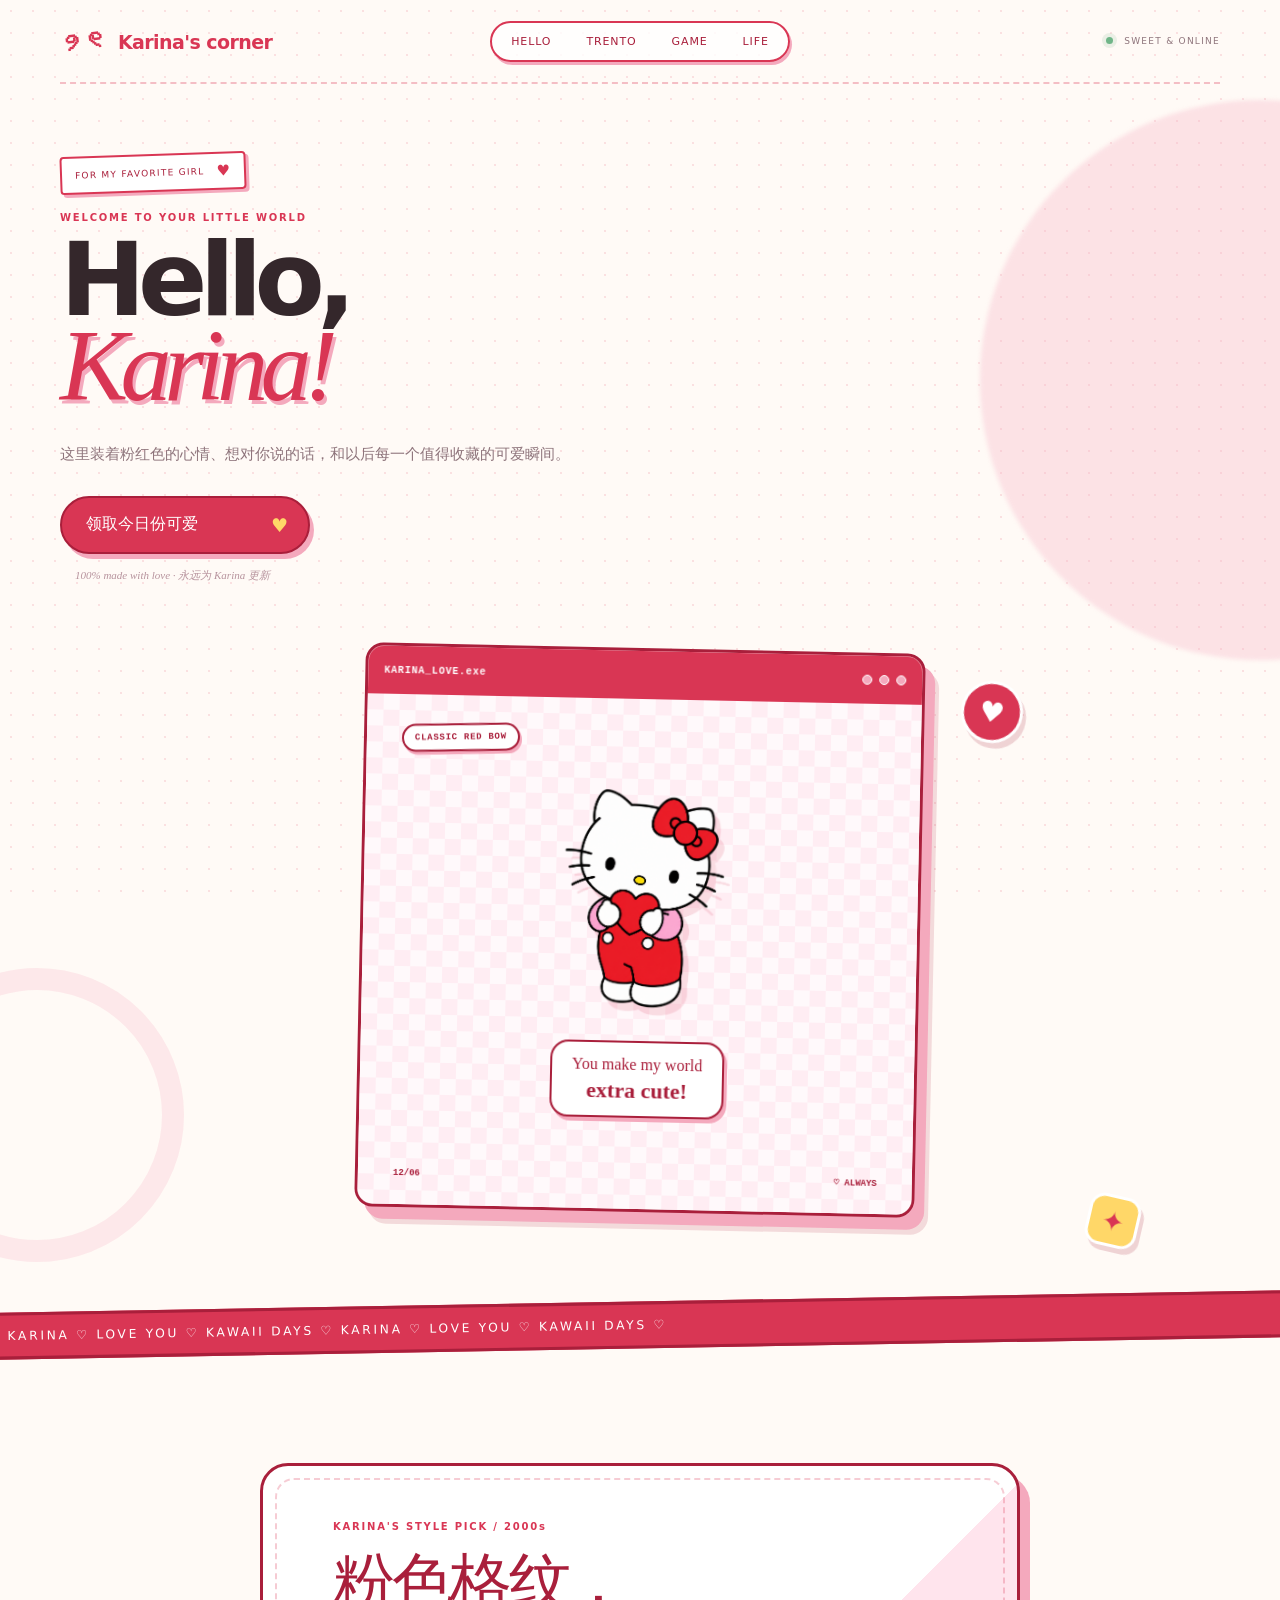
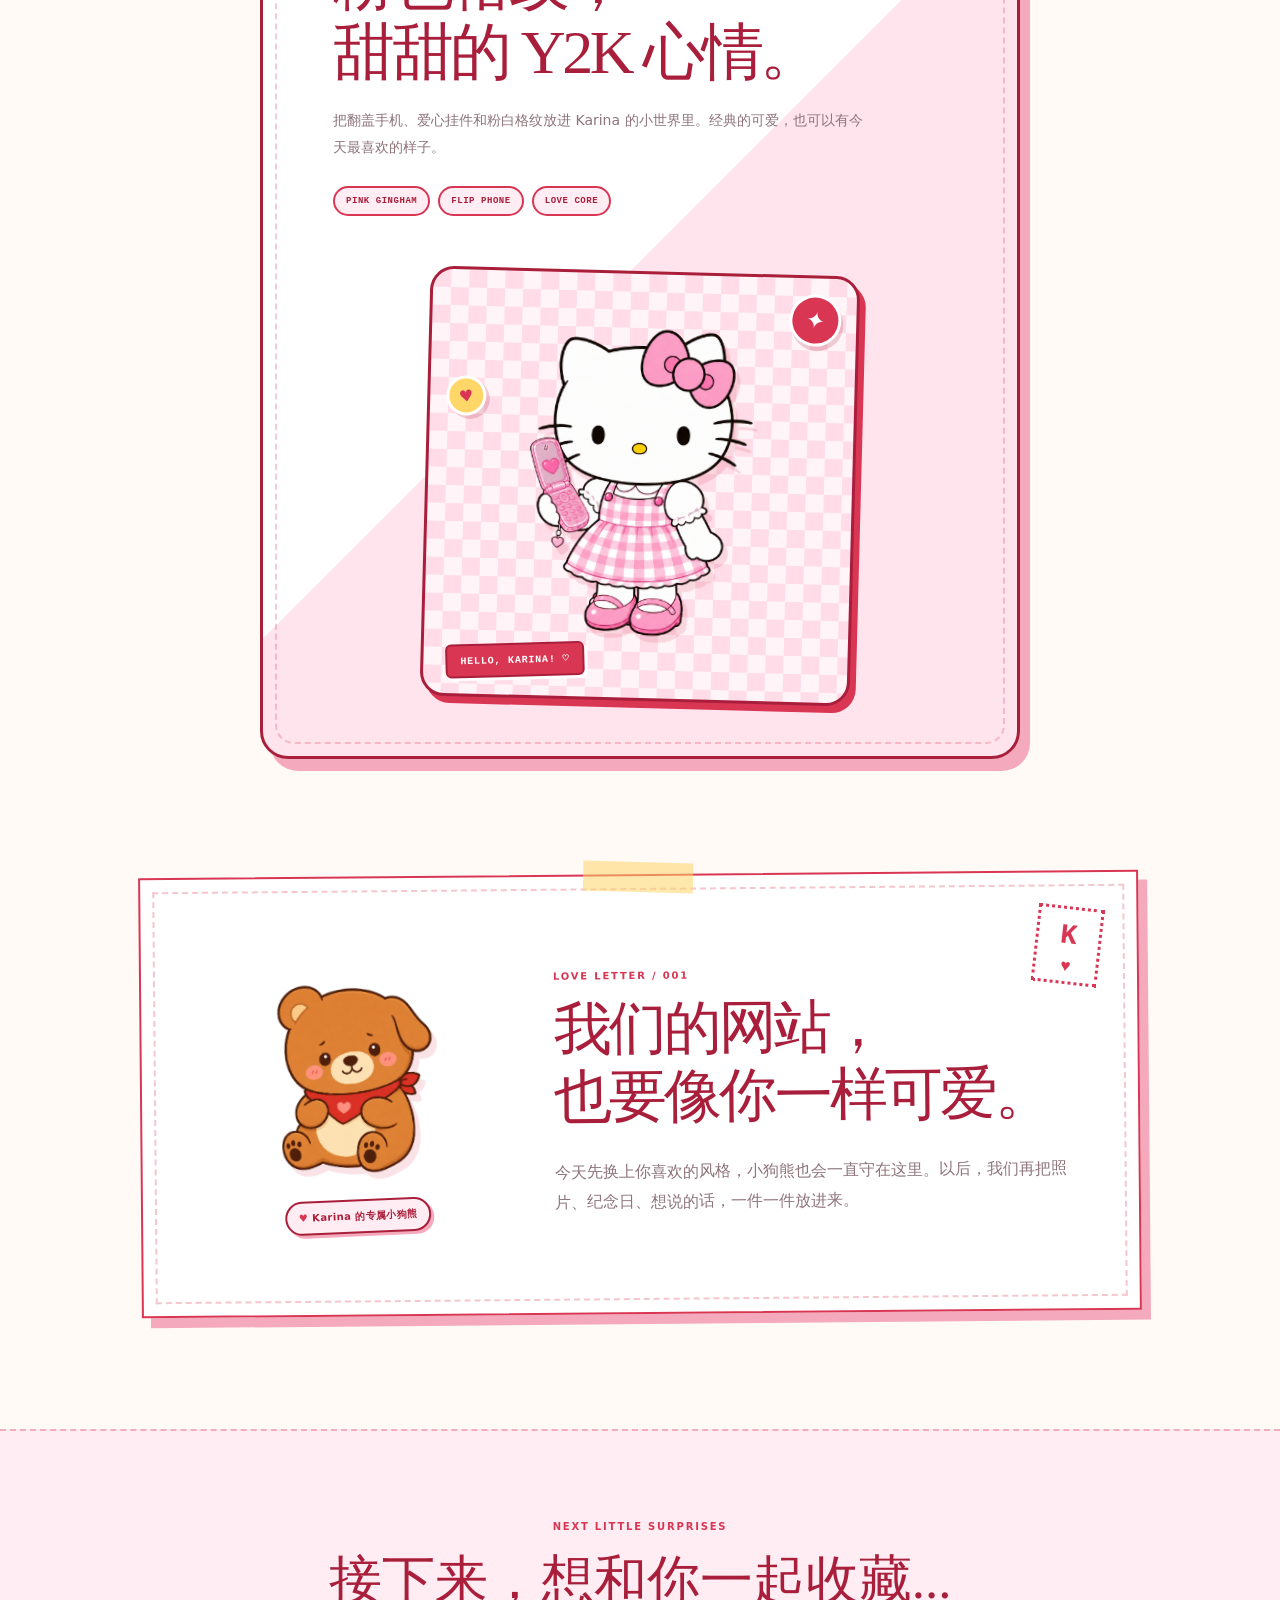
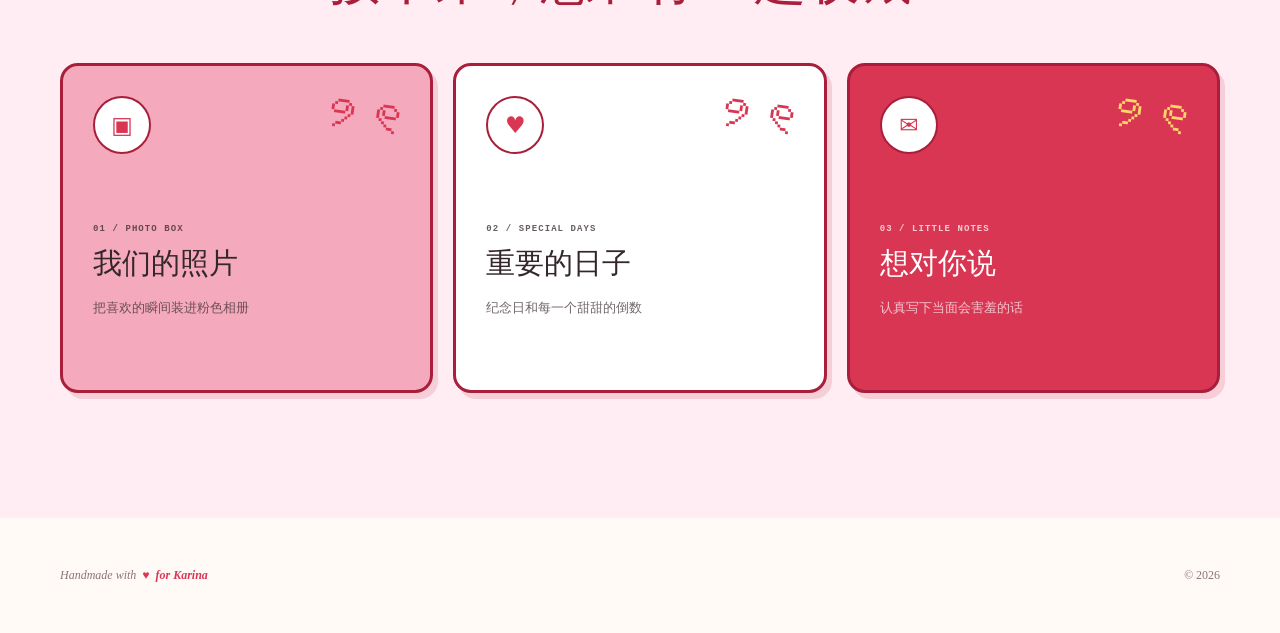
==== commit 706a5973: "Add Life preparation checklist" ====
--- a/index.html
+++ b/index.html
@@ -6,7 +6,7 @@
     <meta name="theme-color" content="#ffeff4" />
     <meta name="description" content="Karina 的甜甜小世界，收藏爱与每一个可爱瞬间。" />
     <title>Karina's Kawaii Corner</title>
-    <link rel="stylesheet" href="./styles.css?v=20260822-game03" />
+    <link rel="stylesheet" href="./styles/site.css?v=20260822-game03" />
   </head>
   <body>
     <div class="page-dots" aria-hidden="true"></div>
@@ -17,9 +17,9 @@
       </a>
       <nav aria-label="页面导航">
         <a href="#hello">Hello</a>
-        <a href="./trento.html">Trento</a>
-        <a href="./game.html">Game</a>
-        <a href="#coming">Coming soon</a>
+        <a href="./pages/trento.html">Trento</a>
+        <a href="./pages/game.html">Game</a>
+        <a href="./pages/life.html">Life</a>
       </nav>
       <span class="status"><i></i> SWEET & ONLINE</span>
     </header>
@@ -131,6 +131,6 @@
       <span class="footer-year">© <i id="year"></i></span>
     </footer>
     <div class="heart-rain" id="heartRain" aria-hidden="true"></div>
-    <script src="./script.js"></script>
+    <script src="./scripts/home.js"></script>
   </body>
 </html>
--- a/styles/site.css
+++ b/styles/site.css
@@ -0,0 +1,322 @@
+:root {
+  --cream: #fffaf6;
+  --white: #ffffff;
+  --ink: #34272b;
+  --muted: #8e747b;
+  --pink: #f4a9bd;
+  --soft-pink: #ffedf3;
+  --hot-pink: #ee6f91;
+  --red: #d93654;
+  --deep-red: #a91f3b;
+  --yellow: #ffd768;
+  --line: #d94b67;
+  --shadow: 5px 6px 0 rgba(191, 48, 76, .16);
+}
+
+* { box-sizing: border-box; }
+html { scroll-behavior: smooth; }
+body { margin: 0; background: var(--cream); color: var(--ink); font-family: "Arial Rounded MT Bold", "PingFang SC", "Microsoft YaHei", system-ui, sans-serif; overflow-x: hidden; }
+img { display: block; max-width: 100%; }
+button, a { font: inherit; -webkit-tap-highlight-color: transparent; }
+button:focus-visible, a:focus-visible { outline: 3px solid var(--yellow); outline-offset: 3px; }
+.page-dots { position: fixed; inset: 0; z-index: -2; pointer-events: none; background-color: var(--cream); background-image: radial-gradient(rgba(226, 74, 105, .15) 1.5px, transparent 1.5px); background-size: 22px 22px; }
+.page-dots::after { content: ""; position: absolute; width: 560px; height: 560px; border-radius: 50%; right: -260px; top: 100px; background: rgba(247, 183, 200, .36); filter: blur(2px); }
+
+.site-header { width: min(1160px, calc(100% - 40px)); min-height: 84px; margin: auto; display: grid; grid-template-columns: 1fr auto 1fr; gap: 25px; align-items: center; border-bottom: 2px dashed rgba(217, 54, 84, .3); position: relative; z-index: 5; }
+.wordmark { color: var(--red); text-decoration: none; font-size: 19px; font-weight: 900; letter-spacing: -.03em; }
+.mini-bow { display: inline-block; margin-right: 5px; font-size: 24px; transform: rotate(-7deg); }
+.site-header nav { display: flex; gap: 7px; padding: 5px; border: 2px solid var(--red); border-radius: 99px; background: rgba(255,255,255,.8); box-shadow: 2px 3px 0 var(--pink); }
+.site-header nav a { padding: 7px 14px; border-radius: 99px; color: var(--deep-red); text-decoration: none; font-size: 11px; text-transform: uppercase; letter-spacing: .08em; }
+.site-header nav a:hover, .site-header nav a.is-current { color: white; background: var(--red); }
+.status { justify-self: end; color: var(--muted); font-size: 9px; letter-spacing: .14em; }
+.status i { display: inline-block; width: 7px; height: 7px; margin-right: 7px; border-radius: 50%; background: #70b588; box-shadow: 0 0 0 4px rgba(112,181,136,.15); }
+
+.hero { width: min(1160px, calc(100% - 40px)); min-height: 700px; margin: auto; padding: 80px 0 90px; display: grid; grid-template-columns: minmax(0, 1.05fr) minmax(380px, .95fr); gap: clamp(45px, 6vw, 90px); align-items: center; position: relative; }
+.hero::before { content: ""; position: absolute; width: 250px; height: 250px; left: -170px; bottom: 40px; border: 22px solid rgba(244,169,189,.22); border-radius: 50%; }
+.hero-copy { min-width: 0; position: relative; z-index: 2; }
+.postmark { display: inline-flex; align-items: center; gap: 12px; margin-bottom: 20px; padding: 8px 13px; border: 2px solid var(--red); border-radius: 4px; color: var(--deep-red); background: white; transform: rotate(-2deg); font-size: 9px; letter-spacing: .14em; box-shadow: 3px 3px 0 var(--pink); }
+.postmark b { color: var(--red); font-size: 15px; }
+.eyebrow, .section-tag { margin: 0; color: var(--red); font-size: 10px; font-weight: 900; letter-spacing: .18em; }
+.hero h1 { margin: 14px 0 24px; color: var(--ink); font-size: clamp(64px, 8vw, 105px); line-height: .83; letter-spacing: -.075em; }
+.hero h1 em { color: var(--red); font-family: Georgia, "Songti SC", serif; font-weight: 500; text-shadow: 3px 4px 0 var(--pink); }
+.lead { max-width: 520px; margin: 32px 0 0; color: var(--muted); font-size: 15px; line-height: 1.9; }
+.love-button { min-width: 250px; margin-top: 28px; padding: 16px 20px 16px 24px; display: inline-flex; justify-content: space-between; gap: 30px; border: 2px solid var(--deep-red); border-radius: 99px; background: var(--red); color: white; box-shadow: 4px 5px 0 var(--pink); cursor: pointer; transition: .2s ease; }
+.love-button b { color: var(--yellow); font-size: 19px; }
+.love-button:hover { transform: translateY(-3px) rotate(-1deg); box-shadow: 6px 8px 0 var(--pink); }
+.micro-copy { margin: 14px 0 0 15px; color: #b7939d; font: italic 11px Georgia, serif; }
+
+.kawaii-window { width: 100%; max-width: 520px; min-width: 0; justify-self: end; border: 3px solid var(--deep-red); border-radius: 18px; background: white; box-shadow: 10px 12px 0 var(--pink), 14px 17px 0 rgba(169,31,59,.14); transform: rotate(1.2deg); position: relative; z-index: 2; overflow: hidden; }
+.window-bar { height: 48px; padding: 0 16px; display: flex; align-items: center; justify-content: space-between; background: var(--red); color: white; font: 800 10px monospace; letter-spacing: .08em; }
+.window-bar > div { display: flex; gap: 7px; }
+.window-bar i { display: block; width: 10px; height: 10px; border: 1px solid white; border-radius: 50%; background: var(--pink); }
+.window-body { min-height: 510px; padding: 28px 35px 25px; display: flex; flex-direction: column; align-items: center; background-color: var(--soft-pink); background-image: linear-gradient(45deg, rgba(255,255,255,.65) 25%, transparent 25%, transparent 75%, rgba(255,255,255,.65) 75%), linear-gradient(45deg, rgba(255,255,255,.65) 25%, transparent 25%, transparent 75%, rgba(255,255,255,.65) 75%); background-size: 32px 32px; background-position: 0 0, 16px 16px; position: relative; }
+.kitty-label { align-self: flex-start; padding: 7px 11px; border: 2px solid var(--deep-red); border-radius: 99px; color: var(--deep-red); background: white; box-shadow: 2px 3px 0 var(--pink); font: 900 9px monospace; letter-spacing: .08em; transform: rotate(-2deg); }
+.kitty-classic { width: min(285px, 84%); height: 310px; margin: -8px auto -16px; object-fit: contain; filter: drop-shadow(6px 8px 0 rgba(217,54,84,.15)); position: relative; z-index: 2; }
+.bubble { margin: 0; padding: 11px 20px; border: 2px solid var(--deep-red); border-radius: 18px; background: white; text-align: center; color: var(--deep-red); font: 16px/1.35 Georgia, serif; box-shadow: 3px 4px 0 var(--pink); position: relative; z-index: 3; }
+.bubble strong { font-size: 22px; }
+.window-footer { width: 100%; margin-top: auto; display: flex; justify-content: space-between; color: var(--deep-red); font: 800 9px monospace; }
+.sticker { position: absolute; z-index: 1; display: grid; place-items: center; border: 3px solid white; color: white; background: var(--red); filter: drop-shadow(4px 5px 0 rgba(169,31,59,.18)); }
+.sticker-heart { width: 62px; height: 62px; right: 42%; top: 77px; border-radius: 50%; transform: rotate(10deg); font-size: 28px; }
+.sticker-star { width: 52px; height: 52px; right: -15px; bottom: 75px; border-radius: 15px; transform: rotate(13deg); color: var(--red); background: var(--yellow); font-size: 27px; }
+
+.ticker { border-top: 3px solid var(--deep-red); border-bottom: 3px solid var(--deep-red); background: var(--red); color: white; overflow: hidden; transform: rotate(-1deg) scale(1.02); }
+.ticker div { width: max-content; padding: 13px 0; font-size: 12px; letter-spacing: .22em; animation: scroll 22s linear infinite; }
+@keyframes scroll { to { transform: translateX(-50%); } }
+
+.trento-journey { padding: 115px max(20px, calc((100% - 1160px)/2)) 100px; background: #fff5f7; position: relative; overflow: hidden; }
+.trento-journey::before { content: ""; position: absolute; width: 420px; height: 420px; right: -170px; top: -150px; border: 28px solid rgba(244,169,189,.3); border-radius: 50%; }
+.journey-heading, .route-summary, .journey-map-wrap, .trento-guide { max-width: 1160px; margin-right: auto; margin-left: auto; position: relative; z-index: 1; }
+.journey-heading { display: flex; align-items: end; justify-content: space-between; gap: 55px; }
+.journey-heading h1 { margin: 16px 0 0; color: var(--deep-red); font: 500 clamp(42px, 5.3vw, 70px)/1.02 Georgia, "Songti SC", serif; letter-spacing: -.065em; }
+.journey-heading h1 em { color: var(--red); font-style: italic; text-shadow: 3px 3px 0 var(--pink); }
+.journey-heading > p { max-width: 400px; margin: 0 0 8px; color: var(--muted); font-size: 14px; line-height: 1.9; }
+.route-summary { margin-top: 48px; display: grid; grid-template-columns: 1fr 1fr .62fr; gap: 18px; }
+.route-card, .route-note { min-height: 205px; padding: 25px 28px; border: 3px solid var(--deep-red); border-radius: 20px; box-shadow: var(--shadow); position: relative; overflow: hidden; }
+.route-card { color: var(--deep-red); background: white; }
+.route-flight { background: #ffe1eb; }.route-train { background: #fff9ee; }
+.route-card::after { content: ""; width: 115px; height: 115px; position: absolute; right: -32px; bottom: -42px; border: 18px solid rgba(217,54,84,.18); border-radius: 50%; }
+.route-day { color: var(--red); font: 900 10px monospace; letter-spacing: .1em; }
+.route-icon { float: right; display: grid; place-items: center; width: 43px; height: 43px; margin-top: -10px; border: 2px solid var(--deep-red); border-radius: 50%; color: white; background: var(--red); font-size: 20px; transform: rotate(-10deg); }
+.route-card p { margin: 52px 0 9px; font: 900 10px monospace; letter-spacing: .08em; }
+.route-card h2 { margin: 0 0 10px; font: 500 27px/1.12 Georgia, "Songti SC", serif; }
+.route-card small { color: var(--muted); font-size: 12px; }
+.route-note { display: flex; flex-direction: column; justify-content: center; gap: 8px; color: white; text-decoration: none; background: var(--red); transition: .2s ease; }
+.route-note:hover { transform: translateY(-5px) rotate(-1deg); }
+.route-note span { color: var(--yellow); font-size: 28px; }.route-note b { font-size: 12px; letter-spacing: .08em; }.route-note strong { font: 500 25px/1.1 Georgia, serif; }
+.trip-calendar { max-width: 1160px; margin: 48px auto 0; display: grid; grid-template-columns: .58fr 1.42fr; border: 3px solid var(--deep-red); border-radius: 24px; background: white; box-shadow: 8px 9px 0 var(--pink); overflow: hidden; position: relative; z-index: 1; }.calendar-side { padding: 42px 38px; color: var(--deep-red); background: #fff1f5; }.calendar-side h2 { margin: 14px 0 16px; font: 500 37px Georgia, "Songti SC", serif; }.calendar-side > p { margin: 0; color: var(--muted); font-size: 13px; line-height: 1.8; }.calendar-key { display: inline-flex; align-items: center; gap: 8px; margin-top: 24px; font-size: 10px; font-weight: 900; }.calendar-key i { width: 9px; height: 9px; border: 2px solid var(--deep-red); border-radius: 50%; background: var(--yellow); }.countdown-card { display: flex; flex-direction: column; gap: 6px; margin-top: 35px; padding: 17px; border: 2px solid var(--deep-red); border-radius: 13px; color: white; background: var(--red); text-decoration: none; }.countdown-card b { font-size: 10px; letter-spacing: .09em; }.countdown-card strong { font: 500 23px Georgia, "Songti SC", serif; }.calendar-main { padding: 30px 34px; }.calendar-weekdays, .calendar-days { display: grid; grid-template-columns: repeat(7, 1fr); gap: 7px; }.calendar-weekdays { margin-bottom: 9px; color: var(--muted); text-align: center; font: 800 10px monospace; }.calendar-days > span, .calendar-day { min-height: 66px; padding: 8px; border: 0; border-radius: 10px; color: var(--muted); background: transparent; text-align: left; font: 800 12px monospace; }.calendar-day { cursor: pointer; color: var(--deep-red); background: #fff9ec; outline: 2px solid rgba(217,54,84,.24); transition: .18s ease; }.calendar-day:hover, .calendar-day:focus-visible { transform: translateY(-2px); outline: 3px solid var(--red); }.calendar-day.is-active { color: white; background: var(--red); outline-color: var(--deep-red); box-shadow: 3px 4px 0 var(--pink); }.calendar-day b { display: block; font-size: 16px; }.calendar-day small { display: block; margin-top: 7px; font: 800 8px/1.25 "PingFang SC", "Microsoft YaHei", sans-serif; }.itinerary-panel { max-width: 1160px; margin: 30px auto 0; padding: 32px 38px 25px; border: 3px solid var(--deep-red); border-radius: 20px; background: white; box-shadow: 7px 8px 0 rgba(244,169,189,.8); position: relative; z-index: 1; }.itinerary-panel-heading { display: flex; align-items: end; gap: 20px; padding-bottom: 20px; border-bottom: 2px dashed rgba(217,54,84,.28); }.itinerary-panel-heading h2 { margin: 0; color: var(--deep-red); font: 500 35px Georgia, "Songti SC", serif; }.itinerary-panel-heading .section-tag { margin-bottom: 4px; }.itinerary-panel-heading > span { margin-left: auto; padding: 7px 10px; border: 2px solid var(--deep-red); border-radius: 99px; color: var(--deep-red); background: var(--soft-pink); font: 900 9px monospace; }.itinerary-grid { display: grid; grid-template-columns: repeat(auto-fit, minmax(230px, 1fr)); gap: 14px; padding: 24px 0 17px; }.transport-detail { min-height: 198px; padding: 20px; border: 2px solid var(--deep-red); border-radius: 15px; color: var(--deep-red); background: var(--soft-pink); position: relative; }.transport-detail:nth-child(2) { background: #fff9eb; }.transport-detail:nth-child(3) { background: white; }.transport-detail.is-pending { color: white; background: var(--red); }.transport-detail > p { margin: 0 0 17px; font: 900 10px monospace; letter-spacing: .06em; }.transport-detail h3 { margin: 0 0 5px; font: 500 28px Georgia, "Songti SC", serif; }.transport-detail h3 span { margin-left: 8px; font: 900 10px monospace; letter-spacing: .04em; }.transport-detail dl { margin: 16px 0 0; display: grid; grid-template-columns: 1fr auto; gap: 7px 12px; font-size: 11px; }.transport-detail dt { opacity: .72; }.transport-detail dd { margin: 0; text-align: right; font-weight: 900; }.transport-detail .transport-note { margin: 16px 0 0; padding-top: 11px; border-top: 1px dashed currentColor; font-size: 10px; line-height: 1.55; opacity: .78; }.itinerary-disclaimer { margin: 0; color: var(--muted); font-size: 10px; line-height: 1.65; }.itinerary-sources { margin: 10px 0 0; color: var(--muted); font-size: 10px; }.itinerary-sources a { color: var(--deep-red); }
+.journey-dossier { max-width: 1160px; margin: 45px auto 0; padding: 45px 48px; display: grid; grid-template-columns: .68fr 1.32fr; gap: 50px; border: 3px solid var(--deep-red); border-radius: 24px; background: #fff; box-shadow: 8px 9px 0 rgba(244,169,189,.9); position: relative; z-index: 1; }
+.dossier-heading h2, .planner-heading h2, .memory-shelf h2 { margin: 14px 0 0; color: var(--deep-red); font: 500 clamp(34px, 4vw, 50px)/1.14 Georgia, "Songti SC", serif; letter-spacing: -.055em; }
+.journey-timeline { margin: 0; padding: 0; list-style: none; position: relative; }.journey-timeline::before { content: ""; position: absolute; left: 31px; top: 25px; bottom: 25px; border-left: 2px dashed var(--pink); }
+.journey-timeline li { min-height: 105px; padding: 0 0 20px 85px; position: relative; }.journey-timeline li:last-child { padding-bottom: 0; }
+.timeline-date { display: grid; place-content: center; width: 62px; height: 62px; position: absolute; left: 0; top: 0; border: 3px solid var(--deep-red); border-radius: 50%; color: white; background: var(--red); text-align: center; font: 900 10px/1 monospace; letter-spacing: .05em; z-index: 1; }.timeline-date b { margin-top: 3px; font-size: 20px; }
+.timeline-next .timeline-date { color: var(--deep-red); background: var(--yellow); }.journey-timeline p { margin: 2px 0 5px; color: var(--red); font: 900 10px monospace; letter-spacing: .08em; }.journey-timeline h3 { margin: 0 0 5px; color: var(--deep-red); font: 500 24px Georgia, "Songti SC", serif; }.journey-timeline small { color: var(--muted); font-size: 11px; line-height: 1.5; }.journey-timeline i { position: absolute; right: 0; top: 5px; color: var(--pink); font-style: normal; font-size: 23px; }
+.journey-map-wrap { margin-top: 45px; padding: 25px; border: 3px solid var(--deep-red); border-radius: 24px; background: white; box-shadow: 9px 10px 0 var(--pink); }.journey-map-wrap.is-map-expanded { z-index: 1001; }
+.map-heading { display: flex; align-items: center; justify-content: space-between; gap: 25px; margin: 0 0 20px; }
+.map-heading > p:last-child { margin: 0; color: var(--muted); font-size: 12px; }
+.journey-map { min-height: 430px; border: 2px solid var(--deep-red); border-radius: 16px; background: #ffeaf0; overflow: hidden; }
+.map-loading { margin: 0; padding-top: 195px; color: var(--deep-red); text-align: center; font: 700 13px Georgia, serif; }
+.journey-map .leaflet-control-attribution { font-size: 9px; }.journey-map .leaflet-popup-content-wrapper { border: 2px solid var(--deep-red); border-radius: 12px; color: var(--deep-red); font-family: "Arial Rounded MT Bold", "PingFang SC", sans-serif; }.journey-map .leaflet-popup-tip { background: white; }
+.map-pin { display: grid; place-items: center; width: 34px; height: 34px; border: 3px solid var(--deep-red); border-radius: 50% 50% 50% 0; color: white; background: var(--red); box-shadow: 3px 3px 0 rgba(169,31,59,.2); font: 900 11px monospace; transform: rotate(-45deg); }.map-pin span { transform: rotate(45deg); }
+.map-legend { display: flex; flex-wrap: wrap; gap: 15px 22px; padding: 18px 4px 0; color: var(--deep-red); font-size: 11px; font-weight: 900; }
+.map-legend span { display: inline-flex; align-items: center; gap: 7px; }.dot { display: inline-block; width: 10px; height: 10px; border: 2px solid var(--deep-red); border-radius: 50%; }.dot.shanghai { background: #f4a9bd; }.dot.helsinki { background: var(--yellow); }.dot.verona { background: #ee6f91; }.dot.trento { background: var(--red); }
+.weather-strip { position: relative; z-index: 5; border-bottom: 2px solid rgba(169,31,59,.18); background: #fff; }.weather-strip-inner { width: min(1160px, calc(100% - 40px)); min-height: 47px; margin: 0 auto; display: flex; align-items: center; gap: 13px; color: var(--deep-red); font-size: 11px; white-space: nowrap; }.weather-strip-label { font: 900 9px monospace; letter-spacing: .08em; }.time-chip { display: inline-flex; align-items: baseline; gap: 5px; color: var(--muted); font-size: 9px; font-weight: 900; }.time-chip b { color: var(--deep-red); font: 500 15px Georgia, "Songti SC", serif; }.weather-strip .weather-icon { display: inline; width: auto; height: auto; border: 0; color: var(--red); background: transparent; font-size: 17px; }.weather-strip strong { font: 500 23px Georgia, "Songti SC", serif; }.weather-strip b { font-weight: 900; }.weather-strip-divider { width: 1px; height: 20px; margin: 0 3px; background: rgba(169,31,59,.25); }.weather-strip-updated { margin-left: auto; color: var(--muted); font: 800 9px monospace; }.weather-strip a, .weather-refresh { padding: 5px 8px; border: 1px solid var(--deep-red); border-radius: 99px; color: var(--deep-red); background: white; text-decoration: none; font-size: 9px; font-weight: 900; }.weather-refresh { cursor: pointer; }.weather-refresh:hover { color: white; background: var(--red); }.weather-refresh:disabled { cursor: wait; opacity: .55; }
+.weather-strip .time-chip b { font-weight: 500; }
+.calendar-controls { display: grid; grid-template-columns: 32px 1fr 32px; align-items: center; gap: 10px; margin-bottom: 20px; }.calendar-controls h3 { margin: 0; color: var(--deep-red); text-align: center; font: 500 23px Georgia, "Songti SC", serif; }.calendar-controls button, .map-fullscreen { border: 2px solid var(--deep-red); border-radius: 9px; color: var(--deep-red); background: white; cursor: pointer; font: 900 15px/28px monospace; transition: .18s ease; }.calendar-controls button:disabled { cursor: default; opacity: .25; }.calendar-controls button:not(:disabled):hover, .map-fullscreen:hover { color: white; background: var(--red); }.calendar-days > .calendar-empty { min-height: 66px; }.calendar-day { color: var(--muted); background: transparent; outline: 1px solid transparent; }.calendar-day.is-planned { color: var(--deep-red); background: #fff9ec; outline: 2px solid rgba(217,54,84,.24); }.calendar-day small { overflow: hidden; text-overflow: ellipsis; white-space: nowrap; }.empty-itinerary { min-height: 148px; padding: 30px 0; display: flex; flex-direction: column; justify-content: center; gap: 9px; color: var(--muted); }.empty-itinerary b { color: var(--deep-red); font: 500 26px Georgia, "Songti SC", serif; }.empty-itinerary span { font-size: 12px; }
+.map-heading > div { display: flex; align-items: center; gap: 12px; }.map-fullscreen, .map-close { padding: 4px 11px; border: 2px solid var(--deep-red); border-radius: 9px; color: var(--deep-red); background: white; cursor: pointer; font: 900 10px/1.4 monospace; }.journey-map-frame { background: #ffeaf0; position: relative; }.map-close { display: none; position: absolute; z-index: 1100; top: max(14px, env(safe-area-inset-top)); right: max(14px, env(safe-area-inset-right)); }.journey-map-frame.is-expanded { position: fixed; inset: 0; z-index: 1000; padding: max(14px, env(safe-area-inset-top)) max(14px, env(safe-area-inset-right)) max(14px, env(safe-area-inset-bottom)) max(14px, env(safe-area-inset-left)); background: var(--cream); }.journey-map-frame.is-expanded .journey-map { width: 100%; height: 100%; min-height: 0; border-radius: 12px; }.journey-map-frame.is-expanded .map-close { display: block; }.map-expanded { overflow: hidden; }
+.weather-dashboard { max-width: 1160px; margin: 65px auto 0; padding: 34px 38px; border: 3px solid var(--deep-red); border-radius: 24px; background: #fff; box-shadow: 8px 9px 0 var(--pink); position: relative; z-index: 1; }.weather-heading { display: flex; justify-content: space-between; align-items: end; gap: 20px; padding-bottom: 22px; border-bottom: 2px dashed rgba(217,54,84,.28); }.weather-heading h2 { margin: 9px 0 0; color: var(--deep-red); font: 500 36px Georgia, "Songti SC", serif; }.weather-heading > span { color: var(--muted); font: 800 10px monospace; }.weather-grid { display: grid; grid-template-columns: .74fr 1.26fr; gap: 34px; align-items: center; padding-top: 25px; position: relative; }.weather-current { min-height: 126px; display: flex; align-items: center; gap: 19px; padding-right: 30px; border-right: 2px dashed rgba(217,54,84,.25); }.weather-icon { display: grid; place-items: center; flex: 0 0 66px; height: 66px; border: 3px solid var(--deep-red); border-radius: 50%; color: var(--red); background: var(--yellow); font-size: 32px; }.weather-current strong { color: var(--deep-red); font: 500 52px/.9 Georgia, "Songti SC", serif; letter-spacing: -.06em; }.weather-current p { margin: 9px 0 0; color: var(--muted); font-size: 12px; }.weather-grid dl { margin: 0; display: grid; grid-template-columns: repeat(4, 1fr); gap: 12px; }.weather-grid dl div { min-height: 93px; padding: 14px; border: 2px solid var(--deep-red); border-radius: 13px; color: var(--deep-red); background: var(--soft-pink); }.weather-grid dl div:nth-child(2) { background: #fff9eb; }.weather-grid dl div:nth-child(3) { background: #fff; }.weather-grid dl div:nth-child(4) { color: white; background: var(--red); }.weather-grid dt { margin-bottom: 18px; font: 900 9px monospace; letter-spacing: .06em; }.weather-grid dd { margin: 0; font: 500 19px Georgia, "Songti SC", serif; white-space: nowrap; }.weather-source { grid-column: 2; margin: -16px 0 0; color: var(--muted); font-size: 10px; }.weather-source a { color: var(--deep-red); }
+.trento-guide { margin-top: 65px; padding: 55px 60px; display: grid; grid-template-columns: .83fr 1.17fr; gap: 65px; align-items: center; border: 3px solid var(--deep-red); border-radius: 25px; background: #fff; box-shadow: 8px 9px 0 var(--pink); }
+.guide-copy h2 { margin: 15px 0 18px; color: var(--deep-red); font: 500 clamp(35px, 4vw, 52px)/1.14 Georgia, "Songti SC", serif; letter-spacing: -.055em; }.guide-copy > p:last-child { max-width: 420px; margin: 0; color: var(--muted); font-size: 14px; line-height: 1.9; }
+.guide-grid { display: grid; grid-template-columns: repeat(3, 1fr); gap: 14px; }.guide-grid article { min-height: 145px; padding: 18px; border: 2px solid var(--deep-red); border-radius: 16px; color: var(--deep-red); background: var(--soft-pink); position: relative; }.guide-grid article:nth-child(2) { background: #fff9ec; }.guide-grid article:nth-child(3) { color: white; background: var(--red); }.guide-grid span { position: absolute; right: 15px; top: 13px; font-size: 23px; }.guide-grid b { display: block; font: 500 30px Georgia, "Songti SC", serif; }.guide-grid p { margin: 12px 0 4px; font-weight: 900; font-size: 13px; }.guide-grid small { font-size: 10px; opacity: .7; }
+.exchange-planner { max-width: 1160px; margin: 70px auto 0; position: relative; z-index: 1; }.planner-heading { max-width: 620px; }.planner-heading > p:last-child { margin: 17px 0 0; color: var(--muted); font-size: 14px; line-height: 1.9; }.planner-grid { margin-top: 38px; display: grid; grid-template-columns: repeat(4, 1fr); gap: 18px; }.planner-card { min-height: 318px; padding: 24px; border: 3px solid var(--deep-red); border-radius: 19px; color: var(--deep-red); background: white; box-shadow: 5px 6px 0 rgba(191,48,76,.15); position: relative; overflow: hidden; }.planner-card:nth-child(2) { background: #fff1f5; }.planner-card:nth-child(3) { background: #fff9ea; }.planner-card:nth-child(4) { color: white; background: var(--red); }.planner-number { color: var(--pink); font: 900 11px monospace; }.planner-card:nth-child(4) .planner-number { color: var(--yellow); }.planner-icon { position: absolute; right: 20px; top: 17px; font-size: 27px; }.planner-card h3 { margin: 58px 0 9px; font: 500 28px Georgia, "Songti SC", serif; }.planner-card p { min-height: 43px; margin: 0; font-size: 12px; line-height: 1.6; opacity: .78; }.planner-card ul { margin: 19px 0 0; padding: 0; list-style: none; font-size: 11px; line-height: 2; }.planner-card li::before { content: "♥"; margin-right: 6px; color: var(--red); }.planner-card:nth-child(4) li::before { color: var(--yellow); }.planner-card small { display: block; margin-top: 17px; padding-top: 10px; border-top: 1px dashed currentColor; font-size: 9px; opacity: .65; }
+.memory-shelf { max-width: 1160px; margin: 70px auto 0; padding: 48px 55px; display: grid; grid-template-columns: .8fr 1.2fr; gap: 50px; align-items: center; border: 3px solid var(--deep-red); border-radius: 25px; background: #ffdce8; box-shadow: 8px 9px 0 var(--red); position: relative; z-index: 1; }.memory-slots { display: grid; grid-template-columns: repeat(3, 1fr); gap: 12px; }.memory-slots article { min-height: 137px; padding: 18px; border: 2px solid var(--deep-red); border-radius: 15px; color: var(--deep-red); background: white; transform: rotate(-1deg); }.memory-slots article:nth-child(2) { transform: rotate(1.5deg); background: #fff9ec; }.memory-slots article:nth-child(3) { transform: rotate(-.5deg); background: var(--red); color: white; }.memory-slots span { color: var(--red); font: 900 10px monospace; }.memory-slots article:nth-child(3) span { color: var(--yellow); }.memory-slots b { display: block; margin: 29px 0 6px; font: 500 22px Georgia, "Songti SC", serif; }.memory-slots small { font-size: 10px; opacity: .7; }
+
+.kitty-era { width: min(1060px, calc(100% - 40px)); margin: 115px auto 30px; padding: 55px 70px; display: grid; grid-template-columns: minmax(0, 1fr) minmax(320px, .8fr); gap: 55px; align-items: center; border: 3px solid var(--deep-red); border-radius: 28px; background: linear-gradient(135deg, #fff 0 47%, #ffe4ed 47% 100%); box-shadow: 10px 12px 0 var(--pink); position: relative; overflow: hidden; }
+.kitty-era::before { content: ""; position: absolute; inset: 12px; border: 2px dashed rgba(217,54,84,.25); border-radius: 19px; pointer-events: none; }
+.kitty-era-copy { min-width: 0; position: relative; z-index: 2; }
+.kitty-era h2 { margin: 16px 0 20px; color: var(--deep-red); font: 500 clamp(40px, 5vw, 62px)/1.12 Georgia, "Songti SC", serif; letter-spacing: -.055em; }
+.kitty-era-copy > p:last-of-type { max-width: 540px; color: var(--muted); font-size: 14px; line-height: 1.9; }
+.style-pills { margin-top: 25px; display: flex; flex-wrap: wrap; gap: 8px; }
+.style-pills span { padding: 8px 11px; border: 2px solid var(--red); border-radius: 99px; color: var(--deep-red); background: var(--soft-pink); font: 800 9px monospace; letter-spacing: .06em; }
+.kitty-y2k-card { min-height: 430px; margin: 0; display: grid; place-items: center; border: 3px solid var(--deep-red); border-radius: 24px; background-color: #ffdce8; background-image: linear-gradient(45deg, rgba(255,255,255,.72) 25%, transparent 25%, transparent 75%, rgba(255,255,255,.72) 75%), linear-gradient(45deg, rgba(255,255,255,.72) 25%, transparent 25%, transparent 75%, rgba(255,255,255,.72) 75%); background-size: 36px 36px; background-position: 0 0, 18px 18px; box-shadow: 6px 7px 0 var(--red); position: relative; z-index: 2; transform: rotate(1.5deg); }
+.kitty-y2k-card img { width: 92%; height: 385px; object-fit: contain; filter: drop-shadow(5px 7px 0 rgba(217,54,84,.16)); }
+.kitty-y2k-card figcaption { position: absolute; left: 22px; bottom: 18px; padding: 9px 13px; border: 2px solid var(--deep-red); border-radius: 6px; color: white; background: var(--red); box-shadow: 3px 3px 0 white; font: 900 10px monospace; letter-spacing: .08em; transform: rotate(-3deg); }
+.sparkle { position: absolute; z-index: 3; display: grid; place-items: center; border: 3px solid white; border-radius: 50%; color: white; background: var(--red); box-shadow: 3px 4px 0 rgba(169,31,59,.2); }
+.sparkle-one { width: 52px; height: 52px; right: 15px; top: 16px; font-size: 23px; transform: rotate(12deg); }
+.sparkle-two { width: 40px; height: 40px; left: 16px; top: 25%; color: var(--red); background: var(--yellow); transform: rotate(-10deg); }
+
+.love-letter { margin: 115px auto; width: min(1000px, calc(100% - 40px)); min-height: 440px; padding: 60px 65px; display: grid; grid-template-columns: minmax(230px, .72fr) minmax(0, 1.28fr); gap: 55px; align-items: center; border: 2px solid var(--red); background: white; box-shadow: 9px 10px 0 var(--pink); position: relative; transform: rotate(-.5deg); }
+.love-letter::before { content: ""; position: absolute; inset: 12px; border: 2px dashed rgba(217,54,84,.28); pointer-events: none; }
+.section-tag { align-self: start; }
+.love-letter h2 { margin: 14px 0 0; font: 500 clamp(38px, 5vw, 58px)/1.18 Georgia, "Songti SC", serif; color: var(--deep-red); letter-spacing: -.05em; }
+.love-letter div > p { max-width: 570px; margin: 25px 0 0; color: var(--muted); line-height: 1.9; }
+.love-letter div > .section-tag { margin: 0; color: var(--red); line-height: 1; }
+.dog-bear-mascot { margin: 0; position: relative; z-index: 2; text-align: center; transform: rotate(-2deg); }
+.dog-bear-mascot img { display: block; width: min(245px, 100%); height: auto; margin: 0 auto -6px; filter: drop-shadow(5px 7px 0 rgba(217,54,84,.14)); }
+.dog-bear-mascot figcaption { display: inline-block; padding: 8px 12px; border: 2px solid var(--deep-red); border-radius: 99px; background: var(--soft-pink); color: var(--deep-red); font-size: 10px; font-weight: 900; letter-spacing: .04em; box-shadow: 3px 3px 0 var(--pink); white-space: nowrap; }
+.dog-bear-mascot figcaption span { color: var(--red); }
+.letter-stamp { position: absolute; right: 36px; top: 34px; width: 66px; height: 78px; padding-top: 13px; border: 3px dotted var(--red); color: var(--red); text-align: center; font: 900 28px/1 monospace; transform: rotate(7deg); }
+.letter-stamp span { font-size: 17px; }.tape { position: absolute; width: 110px; height: 30px; left: 50%; top: -14px; transform: translateX(-50%) rotate(2deg); background: rgba(255,214,104,.55); }
+
+.coming { padding: 90px max(20px, calc((100% - 1160px)/2)) 125px; background: var(--soft-pink); border-top: 2px dashed rgba(217,54,84,.35); }
+.section-heading { max-width: 740px; margin: 0 auto 50px; text-align: center; }
+.section-heading h2 { margin: 15px 0 0; color: var(--deep-red); font: 500 clamp(34px, 4.5vw, 53px)/1.25 Georgia, "Songti SC", serif; }
+.card-grid { display: grid; grid-template-columns: repeat(3, 1fr); gap: 20px; }
+.card-grid > * { min-width: 0; }
+.feature-card { min-height: 330px; padding: 30px; border: 3px solid var(--deep-red); border-radius: 18px; box-shadow: var(--shadow); position: relative; overflow: hidden; transition: .22s ease; }
+.feature-card:hover { transform: translateY(-7px) rotate(-1deg); box-shadow: 8px 11px 0 rgba(191,48,76,.2); }
+.card-pink { background: var(--pink); }.card-white { background: white; }.card-red { background: var(--red); color: white; }
+.card-icon { display: grid; place-items: center; width: 58px; height: 58px; border: 2px solid var(--deep-red); border-radius: 50%; color: var(--red); background: white; font-size: 23px; }
+.feature-card > p { margin: 70px 0 10px; font: 800 9px monospace; letter-spacing: .12em; opacity: .74; }
+.feature-card h3 { margin: 0 0 13px; font: 500 29px Georgia, "Songti SC", serif; }
+.feature-card small { line-height: 1.7; opacity: .7; }
+.card-bow { position: absolute; right: 20px; top: 22px; color: var(--red); font-size: 45px; font-style: normal; transform: rotate(8deg); }
+.card-red .card-bow { color: var(--yellow); }
+
+footer { width: min(1160px, calc(100% - 40px)); min-height: 115px; margin: auto; display: flex; align-items: center; gap: 6px; color: var(--muted); font: italic 12px Georgia, serif; }
+footer > b, footer strong { color: var(--red); }.footer-year { margin-left: auto; }.footer-year i { font-style: normal; }
+.trento-page footer a { margin-left: auto; color: var(--deep-red); font: 900 10px monospace; text-decoration: none; }
+.trento-page { --cream: #f4f2ec; --white: #ffffff; --ink: #29343a; --muted: #66747a; --pink: #c7d4d1; --soft-pink: #edf1ee; --hot-pink: #809da3; --red: #8d463f; --deep-red: #3d4542; --yellow: #d4b56c; --line: #6f817c; background: var(--cream); }.trento-page .page-dots { background-color: var(--cream); background-image: radial-gradient(rgba(83, 106, 103, .12) 1px, transparent 1px); background-size: 24px 24px; }.trento-page .page-dots::after { display: none; }.trento-page .site-header { border-bottom-color: rgba(61,69,66,.2); }.trento-page .site-header nav { border-color: var(--line); border-radius: 8px; box-shadow: none; }.trento-page .site-header nav a { border-radius: 5px; }.trento-page .trento-journey { background: #eeece5; }.trento-page .trento-journey::before { display: none; }.trento-page .journey-heading h1 em { color: var(--red); text-shadow: none; }.trento-page .trip-calendar, .trento-page .itinerary-panel, .trento-page .journey-map-wrap, .trento-page .trento-guide, .trento-page .memory-shelf { border-radius: 12px; box-shadow: 4px 5px 0 rgba(61,69,66,.12); }.trento-page .calendar-side { background: #e1e9e4; }.trento-page .calendar-day.is-active { box-shadow: none; }.trento-page .transport-detail, .trento-page .guide-grid article, .trento-page .planner-card:nth-child(2), .trento-page .memory-slots article:nth-child(2) { background: #e9efec; }.trento-page .transport-detail:nth-child(2), .trento-page .guide-grid article:nth-child(2), .trento-page .planner-card:nth-child(3) { background: #f3efe4; }.trento-page .journey-map-frame { background: #e4ebe6; }.trento-page .memory-shelf { background: #dfe8e4; box-shadow: 4px 5px 0 rgba(61,69,66,.16); }.trento-page .memory-slots article { transform: none; }.trento-page .planner-card li::before { content: "•"; color: var(--line); }.trento-page .planner-card:nth-child(4) li::before { color: var(--yellow); }.trento-page .weather-strip { background: #f8f7f2; border-bottom-color: rgba(61,69,66,.18); }
+
+/* Trento uses one calm, tabular type treatment for data rather than mixing serif, monospace and Chinese fallbacks. */
+.trento-page .weather-strip-inner, .trento-page .weather-strip-inner *, .trento-page .countdown-card strong, .trento-page .calendar-controls h3, .trento-page .transport-detail h3, .trento-page .transport-detail h3 span, .trento-page .transport-detail dl { font-family: ui-sans-serif, system-ui, -apple-system, BlinkMacSystemFont, "PingFang SC", "Microsoft YaHei", Arial, sans-serif; font-variant-numeric: tabular-nums; }
+.trento-page .weather-strip-inner { gap: 12px; letter-spacing: 0; }
+.trento-page .time-chip { gap: 6px; font-size: 10px; }
+.trento-page .time-chip b { font-size: 16px; font-weight: 650; line-height: 1; letter-spacing: -.02em; }
+.trento-page .weather-strip strong { font-family: ui-sans-serif, system-ui, -apple-system, BlinkMacSystemFont, "PingFang SC", "Microsoft YaHei", Arial, sans-serif; font-size: 22px; font-weight: 650; line-height: 1; letter-spacing: -.03em; font-variant-numeric: tabular-nums; }
+.trento-page .countdown-card strong { font-size: 22px; font-weight: 650; line-height: 1.25; letter-spacing: -.025em; }
+.trento-page .transport-detail { padding: 22px; }
+.trento-page .transport-detail h3 { display: flex; align-items: baseline; flex-wrap: wrap; gap: 7px; margin-bottom: 7px; font-size: 24px; font-weight: 650; line-height: 1.18; letter-spacing: -.03em; overflow-wrap: anywhere; }
+.trento-page .transport-detail h3 span { margin: 0; padding: 3px 6px; border: 1px solid currentColor; border-radius: 999px; font-size: 10px; font-weight: 700; line-height: 1.1; letter-spacing: 0; white-space: nowrap; }
+.trento-page .transport-detail dl { grid-template-columns: 102px minmax(0, 1fr); gap: 10px 14px; margin-top: 18px; font-size: 12px; line-height: 1.45; }
+.trento-page .transport-detail dt { min-width: 0; white-space: nowrap; text-align: left; }
+.trento-page .transport-detail dd { min-width: 0; text-align: left; font-weight: 650; overflow-wrap: anywhere; }
+.trento-page .transport-detail .transport-note { font-size: 11px; line-height: 1.65; }
+.trento-page .transport-action { display: inline-flex; align-items: center; gap: 6px; margin-top: 15px; padding: 8px 10px; border: 1px solid currentColor; border-radius: 8px; color: var(--deep-red); background: #fff; font: 700 11px/1.2 ui-sans-serif, system-ui, -apple-system, BlinkMacSystemFont, "PingFang SC", sans-serif; text-decoration: none; }.trento-page .transport-action:hover { color: #fff; background: var(--red); border-color: var(--red); }
+.trento-page .map-filters { display: flex; align-items: center; flex-wrap: wrap; gap: 8px; margin: -6px 0 16px; }
+.trento-page .map-filters button { padding: 6px 9px; border: 1px solid var(--line); border-radius: 999px; color: var(--deep-red); background: #fff; cursor: pointer; font: 700 11px/1.2 ui-sans-serif, system-ui, -apple-system, BlinkMacSystemFont, "PingFang SC", sans-serif; }
+.trento-page .map-filters button:hover, .trento-page .map-filters button.is-active { color: #fff; background: var(--red); border-color: var(--red); }
+.trento-page #mapStatus { margin-left: auto; color: var(--muted); font-size: 10px; }
+.trento-page .map-navigation { display: grid; gap: 9px; margin: 0 0 14px; padding: 11px 12px; border: 1px solid rgba(61,69,66,.22); border-radius: 10px; background: #f8f7f2; }.trento-page .map-navigation-fields, .trento-page .map-navigation-actions { display: flex; align-items: center; gap: 8px; }.trento-page .route-input-wrap { position: relative; min-width: 0; flex: 1; }.trento-page .map-navigation-fields input { width: 100%; min-width: 0; box-sizing: border-box; padding: 8px 9px; border: 1px solid rgba(61,69,66,.38); border-radius: 7px; color: var(--ink); background: #fff; font: 600 12px/1.25 ui-sans-serif, system-ui, -apple-system, BlinkMacSystemFont, "PingFang SC", sans-serif; }.trento-page .place-suggestions { position: absolute; z-index: 1200; top: calc(100% + 4px); right: 0; left: 0; overflow: hidden; border: 1px solid rgba(61,69,66,.3); border-radius: 8px; background: #fff; box-shadow: 0 7px 18px rgba(34,49,48,.18); }.trento-page .place-suggestions button { display: grid; width: 100%; gap: 2px; padding: 9px 10px; border: 0; border-bottom: 1px solid rgba(61,69,66,.12); border-radius: 0; text-align: left; }.trento-page .place-suggestions button:last-child { border-bottom: 0; }.trento-page .place-suggestions strong { font-size: 11px; }.trento-page .place-suggestions small { overflow: hidden; color: var(--muted); font-size: 9px; text-overflow: ellipsis; white-space: nowrap; }.trento-page .map-navigation button, .trento-page .map-popup-route, .trento-page .map-popup-actions button, .trento-page .map-navigation select { border: 1px solid var(--line); border-radius: 7px; color: var(--deep-red); background: #fff; cursor: pointer; font: 700 11px/1.2 ui-sans-serif, system-ui, -apple-system, BlinkMacSystemFont, "PingFang SC", sans-serif; }.trento-page .map-navigation button, .trento-page .map-navigation select { padding: 7px 9px; }.trento-page .map-route-submit { color: #fff !important; border-color: var(--red) !important; background: var(--red) !important; }.trento-page .map-navigation button:hover, .trento-page .map-popup-route:hover, .trento-page .map-popup-actions button:hover { color: #fff; border-color: var(--red); background: var(--red); }.trento-page #navigationStatus { color: var(--muted); font-size: 10px; }.trento-page .route-steps { display: grid; gap: 6px; max-height: 210px; margin: 0; padding: 0; overflow: auto; list-style: none; scrollbar-width: thin; }.trento-page .route-steps li { padding: 8px 9px; border: 1px solid rgba(61,69,66,.17); border-radius: 7px; background: #fff; color: var(--ink); font: 11px/1.45 ui-sans-serif, system-ui, -apple-system, BlinkMacSystemFont, "PingFang SC", sans-serif; }.trento-page .route-steps b { display: block; color: var(--deep-red); font-size: 11px; }.trento-page .route-steps b span { display: inline-grid; width: 17px; height: 17px; margin-right: 5px; border-radius: 50%; place-items: center; color: #fff; background: var(--red); font-size: 9px; }.trento-page .route-steps strong { display: block; margin: 3px 0 1px 22px; font-size: 10px; }.trento-page .route-steps p { margin: 3px 0 0 22px; color: var(--muted); }.trento-page .route-steps p em { color: var(--deep-red); font-style: normal; font-weight: 800; }.trento-page .route-steps li > b + p { margin-left: 0; }.trento-page .map-popup-route { display: block; width: 100%; margin: 7px 0 6px; padding: 7px 8px; }.trento-page .map-popup-actions { display: grid; grid-template-columns: 1fr 1fr; gap: 6px; }.trento-page .map-popup-actions button { padding: 6px 7px; }.trento-page .transport-action-secondary { margin-left: 7px; color: var(--muted); }
+.trento-page .map-pin.is-food { background: #8d463f; }.trento-page .map-pin.is-transit { background: #58757a; }.trento-page .map-pin.is-saved { background: #bd963d; }
+.trento-page .dot.food { background: #8d463f; }.trento-page .dot.transit { background: #58757a; }.trento-page .dot.saved { background: #bd963d; }
+.trento-page .route-alternatives { display: grid; gap: 7px; }.trento-page .route-option { display: grid; grid-template-columns: minmax(0, 1fr) auto; gap: 3px 10px; padding: 9px 10px; border: 1px solid rgba(61,69,66,.23); border-radius: 8px; color: var(--ink); background: #fff; text-align: left; cursor: pointer; font: 11px/1.35 ui-sans-serif, system-ui, -apple-system, BlinkMacSystemFont, "PingFang SC", sans-serif; }.trento-page .route-option.is-selected { border-color: var(--deep-red); box-shadow: inset 3px 0 0 var(--red); background: #fffaf8; }.trento-page .route-option b { color: var(--deep-red); font-size: 12px; }.trento-page .route-option b strong { display: inline; margin-left: 7px; color: var(--ink); font-size: 13px; }.trento-page .route-option p { grid-column: 1 / -1; margin: 0; color: var(--muted); }.trento-page .route-option div { display: flex; grid-column: 1 / -1; flex-wrap: wrap; gap: 4px; }.trento-page .route-option span { padding: 3px 5px; border-radius: 4px; color: #5b514d; background: #f1efea; font-size: 10px; }.trento-page .route-details-toggle { justify-self: start; padding: 6px 8px; border: 0; color: var(--deep-red); background: transparent; cursor: pointer; font: 700 10px/1.2 ui-sans-serif, system-ui, -apple-system, BlinkMacSystemFont, "PingFang SC", sans-serif; text-decoration: underline; }.trento-page .map-popup { min-width: 180px; color: var(--ink); font: 13px/1.45 ui-sans-serif, system-ui, -apple-system, BlinkMacSystemFont, "PingFang SC", "Microsoft YaHei", sans-serif; }
+.trento-page .place-detail-panel { position: absolute; z-index: 1002; top: 14px; left: 14px; width: min(355px, calc(100% - 28px)); overflow: hidden; border: 1px solid rgba(61,69,66,.28); border-radius: 12px; color: var(--ink); background: #fff; box-shadow: 0 10px 28px rgba(34,49,48,.24); font: 12px/1.45 ui-sans-serif, system-ui, -apple-system, BlinkMacSystemFont, "PingFang SC", sans-serif; }.trento-page .place-detail-close { position: absolute; z-index: 2; top: 8px; right: 8px; display: grid; width: 28px; height: 28px; padding: 0; border: 0; border-radius: 50%; place-items: center; color: #fff; background: rgba(34,49,48,.72); cursor: pointer; font-size: 21px; line-height: 1; }.trento-page .place-detail-photo { display: block; width: 100%; height: 160px; object-fit: cover; background: #e9e5dd; }.trento-page .place-detail-body { display: grid; gap: 7px; padding: 14px; }.trento-page .place-detail-body > span { color: var(--muted); font-size: 10px; font-weight: 800; }.trento-page .place-detail-body h3 { margin: 0; font-size: 18px; line-height: 1.18; }.trento-page .place-detail-address { margin: 0; color: var(--muted); }.trento-page .place-detail-meta { display: flex; flex-wrap: wrap; gap: 6px 9px; align-items: center; }.trento-page .place-detail-meta b { color: #8d463f; }.trento-page .place-detail-meta i { padding: 2px 5px; border-radius: 4px; color: #674a35; background: #f5ead4; font-style: normal; }.trento-page .place-detail-meta em { color: #4e6c55; font-style: normal; }.trento-page .place-detail-actions { display: grid; grid-template-columns: 1fr 1fr; gap: 7px; }.trento-page .place-detail-actions button, .trento-page .place-detail-current { padding: 8px; border: 1px solid var(--line); border-radius: 7px; color: var(--deep-red); background: #fff; cursor: pointer; font: 700 11px/1.2 ui-sans-serif, system-ui, -apple-system, BlinkMacSystemFont, "PingFang SC", sans-serif; }.trento-page .place-detail-current { border-color: var(--red); color: #fff; background: var(--red); }.trento-page .place-detail-body > a { color: var(--deep-red); font-weight: 800; text-decoration: none; }.trento-page .place-photo-credit { color: var(--muted); font-size: 9px; }.trento-page .place-photo-credit a { color: inherit; text-decoration: underline; }
+.trento-page .place-detail-panel { max-height: calc(100% - 28px); overflow: auto; scrollbar-width: thin; }.trento-page .place-detail-section { display: grid; gap: 4px; }.trento-page .place-detail-section > b, .trento-page .place-detail-reviews > b { color: var(--deep-red); font-size: 10px; letter-spacing: .04em; }.trento-page .place-detail-tags { display: flex; flex-wrap: wrap; gap: 4px; }.trento-page .place-detail-tags span { padding: 3px 6px; border-radius: 999px; color: var(--deep-red); background: #fff0f4; font-size: 10px; font-weight: 800; }.trento-page .place-detail-tags--features span { color: #45635b; background: #edf5f0; }.trento-page .place-detail-summary { margin: 1px 0; padding: 7px 9px; border-left: 3px solid var(--red); color: var(--muted); background: #fff8fa; font-size: 10px; line-height: 1.55; }.trento-page .place-detail-contact { display: grid; gap: 4px; }.trento-page .place-detail-contact a { overflow-wrap: anywhere; color: var(--deep-red); font-size: 10px; font-weight: 800; text-decoration: none; }.trento-page .place-detail-hours { color: var(--muted); font-size: 10px; }.trento-page .place-detail-hours summary { cursor: pointer; color: var(--deep-red); font-weight: 800; }.trento-page .place-detail-hours span { display: block; margin-top: 3px; }.trento-page .place-detail-reviews { display: grid; gap: 6px; padding-top: 7px; border-top: 1px solid rgba(61,69,66,.14); }.trento-page .place-detail-reviews article { padding: 7px 8px; border-radius: 7px; background: #f8f7f2; }.trento-page .place-detail-reviews strong { color: var(--ink); font-size: 10px; }.trento-page .place-detail-reviews p { margin: 3px 0 0; color: var(--muted); font-size: 10px; line-height: 1.5; }
+.trento-page .place-detail-dining p { display: flex; flex-wrap: wrap; gap: 6px; align-items: baseline; margin: 0; color: var(--ink); font-size: 11px; font-weight: 800; }.trento-page .place-detail-dining p b { color: var(--deep-red); font-size: 10px; letter-spacing: .04em; }
+.trento-page .place-detail-drag-handle { display: none; }.trento-page .journey-map-wrap.is-map-expanded .place-detail-panel { z-index: 1150; cursor: grab; }.trento-page .journey-map-wrap.is-map-expanded .place-detail-panel:active { cursor: grabbing; }.trento-page .journey-map-wrap.is-map-expanded .place-detail-panel button, .trento-page .journey-map-wrap.is-map-expanded .place-detail-panel a, .trento-page .journey-map-wrap.is-map-expanded .place-detail-panel summary { cursor: pointer; }.trento-page .journey-map-wrap.is-map-expanded .place-detail-drag-handle { position: absolute; z-index: 3; top: 8px; left: 9px; display: flex; align-items: center; gap: 5px; padding: 4px 7px; border-radius: 999px; color: #5f5357; background: rgba(255,255,255,.92); box-shadow: 0 1px 5px rgba(34,49,48,.14); cursor: grab; font-size: 9px; font-weight: 800; pointer-events: none; user-select: none; }.trento-page .place-detail-drag-handle i { display: inline-block; width: 14px; height: 3px; border-top: 2px solid #7b6d72; border-bottom: 2px solid #7b6d72; }
+.trento-page .map-popup span { display: block; margin-bottom: 4px; color: var(--muted); font-size: 10px; font-weight: 700; }.trento-page .map-popup strong { display: block; font-size: 14px; }.trento-page .map-popup p { margin: 6px 0 10px; color: var(--muted); }.trento-page .map-popup a { color: var(--red); font-size: 11px; font-weight: 700; text-decoration: none; }
+.trento-map-page main { min-height: calc(100vh - 184px); padding: 54px 0 72px; }.trento-map-page .weather-strip { margin-top: -54px; }.trento-map-intro, .trento-map-page .journey-map-wrap { width: min(1320px, calc(100% - 40px)); max-width: none; margin-right: auto; margin-left: auto; }.trento-map-intro { display: flex; align-items: end; justify-content: space-between; gap: 40px; padding: 48px 0 28px; }.trento-map-intro h1 { margin: 9px 0 0; color: var(--ink); font-size: clamp(42px, 5vw, 68px); letter-spacing: -.06em; }.trento-map-intro > p { max-width: 430px; margin: 0; color: var(--muted); font-size: 14px; line-height: 1.85; }.trento-map-page .journey-map-wrap { margin-top: 0; }.trento-map-page .journey-map { min-height: min(68vh, 720px); }
+.trento-page .journey-map-wrap.is-map-expanded .map-filters { position: fixed; z-index: 1101; top: max(14px, env(safe-area-inset-top)); left: max(14px, env(safe-area-inset-left)); max-width: min(620px, calc(100vw - 132px)); margin: 0; padding: 9px; border: 1px solid rgba(61,69,66,.28); border-radius: 10px; background: rgba(248,247,242,.96); box-shadow: 0 3px 14px rgba(34,49,48,.15); }.trento-page .journey-map-wrap.is-map-expanded #mapStatus { flex: 1 0 100%; margin: 2px 0 0; }
+.trento-page .journey-map-wrap.is-map-expanded .map-navigation { position: fixed; z-index: 1101; top: max(75px, calc(env(safe-area-inset-top) + 61px)); left: max(14px, env(safe-area-inset-left)); width: min(620px, calc(100vw - 132px)); box-sizing: border-box; margin: 0; box-shadow: 0 3px 14px rgba(34,49,48,.15); }
+.trento-page .journey-map-wrap.is-map-expanded .place-detail-panel { z-index: 1102; top: 210px; left: max(14px, env(safe-area-inset-left)); }
+.heart-rain { position: fixed; inset: 0; z-index: 20; overflow: hidden; pointer-events: none; }
+.heart-rain i { position: absolute; left: var(--x); bottom: -35px; color: var(--red); font-style: normal; animation: rise 1.8s ease-out var(--delay) both; filter: drop-shadow(2px 2px 0 white); }
+@keyframes rise { 0% { transform: translateY(0) rotate(0); opacity: 0; } 15% { opacity: 1; } 100% { transform: translateY(-105vh) rotate(35deg); opacity: 0; } }
+
+@media (max-width: 1320px) {
+  .hero { grid-template-columns: 1fr; gap: 65px; padding-top: 70px; }
+  .hero-copy { max-width: 720px; }
+  .kawaii-window { width: min(560px, 100%); max-width: none; justify-self: center; }
+  .sticker-heart { right: 17%; top: 49%; }
+  .sticker-star { right: 7%; bottom: 55px; }
+  .kitty-era { grid-template-columns: 1fr; max-width: 760px; }
+  .kitty-y2k-card { width: min(430px, 100%); justify-self: center; }
+}
+
+@media (max-width: 950px) {
+  .journey-heading { display: block; }.journey-heading > p { margin: 22px 0 0; }
+  .route-summary { grid-template-columns: 1fr 1fr; }.route-note { min-height: 150px; grid-column: span 2; }
+  .trip-calendar { grid-template-columns: 1fr; }.calendar-side { padding: 32px; }.calendar-main { padding: 28px 32px; }.countdown-card { max-width: 260px; margin-top: 24px; }
+  .journey-dossier { grid-template-columns: 1fr; gap: 35px; }.planner-grid { grid-template-columns: repeat(2, 1fr); }.memory-shelf { grid-template-columns: 1fr; gap: 35px; }
+  .weather-grid { grid-template-columns: 1fr; }.weather-current { padding: 0 0 22px; border-right: 0; border-bottom: 2px dashed rgba(217,54,84,.25); }.weather-grid dl { grid-template-columns: repeat(4, 1fr); }.weather-source { grid-column: auto; margin: 0; }
+  .trento-guide { grid-template-columns: 1fr; gap: 35px; }.guide-grid { grid-template-columns: repeat(3, 1fr); }
+}
+
+@media (max-width: 850px) {
+  .site-header { grid-template-columns: 1fr 1fr; }.site-header nav { display: none; }
+  .hero { gap: 75px; }
+  .kawaii-window { width: min(520px, 100%); }
+  .sticker-heart { right: 20px; top: 53%; }.sticker-star { right: 3px; bottom: 55px; }
+  .kitty-era { padding: 60px 45px; }
+  .love-letter { grid-template-columns: 1fr; gap: 30px; padding: 65px 45px; }
+  .dog-bear-mascot img { width: 220px; }
+  .card-grid { grid-template-columns: 1fr; max-width: 600px; margin: auto; }
+  .feature-card { min-height: 270px; }.feature-card > p { margin-top: 55px; }
+}
+@media (max-width: 520px) {
+  .site-header, .hero, footer { width: calc(100% - 28px); }
+  .status { font-size: 0; }.status i { margin: 0; }
+  .hero { padding-top: 55px; gap: 58px; }.hero h1 { font-size: 62px; }
+  .love-button { width: 100%; }.kawaii-window { transform: none; }
+  .window-body { min-height: 470px; padding: 25px 22px 22px; }
+  .kitty-classic { width: min(260px, 88%); height: 285px; }
+  .sticker { display: none; }
+  .trento-journey { padding-top: 85px; padding-bottom: 75px; }
+  .journey-heading h1 { font-size: 43px; }.journey-heading > p { font-size: 13px; }
+  .route-summary { grid-template-columns: 1fr; margin-top: 35px; }.route-card, .route-note { min-height: 184px; grid-column: auto; padding: 24px; }
+  .trip-calendar { margin-top: 35px; border-radius: 20px; }.calendar-side { padding: 30px 22px; }.calendar-main { padding: 24px 16px; }.calendar-side h2 { font-size: 31px; }.calendar-days, .calendar-weekdays { gap: 4px; }.calendar-days > span, .calendar-day { min-height: 54px; padding: 6px; border-radius: 8px; }.calendar-day b { font-size: 13px; }.calendar-day small { margin-top: 4px; font-size: 7px; }.itinerary-panel { margin-top: 22px; padding: 25px 19px 20px; border-radius: 18px; }.itinerary-panel-heading { display: block; }.itinerary-panel-heading h2 { margin-top: 9px; font-size: 30px; }.itinerary-panel-heading > span { display: inline-block; margin: 13px 0 0; }.itinerary-grid { grid-template-columns: 1fr; }.transport-detail { min-height: auto; }
+  .journey-dossier { margin-top: 35px; padding: 35px 22px; border-radius: 20px; }.journey-timeline li { padding-left: 75px; }.timeline-date { width: 54px; height: 54px; }.journey-timeline h3 { font-size: 21px; }.journey-timeline i { display: none; }
+  .journey-map-wrap { margin-top: 35px; padding: 16px; border-radius: 20px; }.map-heading { display: block; }.map-heading > p:last-child { margin-top: 10px; }.journey-map { min-height: 360px; }.map-loading { padding-top: 160px; }.map-legend { gap: 10px 14px; font-size: 10px; }
+  .weather-dashboard { margin-top: 50px; padding: 27px 20px; border-radius: 20px; }.weather-heading { align-items: start; }.weather-heading h2 { font-size: 31px; }.weather-heading > span { max-width: 112px; line-height: 1.5; text-align: right; }.weather-grid { gap: 20px; }.weather-current { min-height: auto; }.weather-grid dl { grid-template-columns: repeat(2, 1fr); gap: 10px; }.weather-grid dl div { min-height: 80px; }.weather-grid dt { margin-bottom: 12px; }
+  .trento-guide { margin-top: 50px; padding: 42px 25px; border-radius: 20px; }.guide-grid { grid-template-columns: 1fr; gap: 10px; }.guide-grid article { min-height: 130px; padding: 15px; }
+  .exchange-planner { margin-top: 55px; }.planner-grid { grid-template-columns: 1fr; gap: 14px; }.planner-card { min-height: 270px; }.planner-card h4 { margin-top: 42px; }.planner-card p { min-height: auto; }.planner-card ul { margin-top: 13px; }.memory-shelf { margin-top: 55px; padding: 38px 24px; border-radius: 20px; }.memory-slots { grid-template-columns: 1fr; }.memory-slots article { min-height: 115px; }.memory-slots b { margin-top: 18px; }
+  .kitty-era { width: calc(100% - 28px); margin-top: 85px; padding: 48px 25px; border-radius: 22px; }
+  .kitty-y2k-card { min-height: 360px; }
+  .kitty-y2k-card img { height: 330px; width: 100%; }
+  .love-letter { width: calc(100% - 28px); margin: 85px auto; padding: 60px 30px; }
+  .dog-bear-mascot img { width: 190px; }
+  .letter-stamp { right: 25px; top: 25px; transform: scale(.8) rotate(7deg); transform-origin: top right; }
+  .coming { padding-top: 75px; padding-bottom: 90px; }
+  footer { min-height: 100px; }.footer-year { display: none; }
+}
+
+@media (max-width: 760px) {
+  .trento-page .site-header { width: calc(100% - 28px); min-height: 64px; display: flex; justify-content: space-between; gap: 0; }.trento-page .wordmark { font-size: 16px; white-space: nowrap; }.trento-page .site-header .status { display: none; }
+  .weather-strip-inner { width: calc(100% - 28px); min-height: 0; padding: 11px 0 12px; flex-wrap: wrap; gap: 7px 10px; white-space: normal; }.weather-strip-label { width: 100%; }.weather-strip-divider, .weather-strip-inner > span:nth-of-type(n+7), .weather-strip a { display: none; }.weather-strip .time-chip { flex: 0 0 auto; }.weather-strip .weather-icon { margin-left: auto; }.weather-refresh { margin-left: 2px; }
+  .trento-journey { padding-top: 54px; }.journey-heading h1 { font-size: 40px; }.journey-heading > p { margin-top: 20px; }
+  .trento-map-page main { padding-top: 34px; }.trento-map-page .weather-strip { margin-top: -34px; }.trento-map-intro, .trento-map-page .journey-map-wrap { width: calc(100% - 28px); }.trento-map-intro { display: block; padding: 32px 0 20px; }.trento-map-intro h1 { font-size: 40px; }.trento-map-intro > p { margin-top: 14px; font-size: 12px; }.trento-map-page .journey-map { min-height: 58vh; }
+  .trip-calendar { display: block; }.calendar-side { padding: 27px 22px; }.calendar-side > p { max-width: 290px; }.countdown-card { margin-top: 22px; }.calendar-main { padding: 22px 12px; min-width: 0; }.calendar-weekdays, .calendar-days { grid-template-columns: repeat(7, minmax(0, 1fr)); gap: 3px; }.calendar-controls { grid-template-columns: 32px minmax(0, 1fr) 32px; gap: 8px; margin-bottom: 14px; }.calendar-controls h3 { font-size: 22px; white-space: nowrap; }.calendar-days > .calendar-empty, .calendar-day { min-width: 0; min-height: 47px; padding: 5px 2px; overflow: hidden; }.calendar-day { display: block; outline-width: 1px; text-align: center; }.calendar-day b { font-size: 14px; }.calendar-day small { display: none; }.calendar-day.is-planned::after { content: ""; display: block; width: 5px; height: 5px; margin: 4px auto 0; border-radius: 50%; background: currentColor; }.calendar-day.is-active::after { background: var(--yellow); }
+  .journey-map { min-height: 260px; }.map-loading { padding-top: 110px; }.map-heading > div { width: 100%; justify-content: space-between; }.map-fullscreen { padding: 7px 12px; }
+  .trento-page .weather-strip-inner { gap: 9px 11px; }.trento-page .time-chip { font-size: 10px; }.trento-page .time-chip b { font-size: 16px; }.trento-page .weather-strip strong { font-size: 22px; }
+  .trento-page .countdown-card strong { font-size: 21px; }.trento-page .transport-detail { padding: 19px; }.trento-page .transport-detail h3 { font-size: 22px; }.trento-page .transport-detail dl { grid-template-columns: 96px minmax(0, 1fr); gap: 9px 10px; font-size: 11px; }.trento-page .transport-detail .transport-note { font-size: 10px; }
+  .trento-page .map-filters { gap: 7px; }.trento-page .map-filters button { padding: 6px 8px; font-size: 10px; }.trento-page #mapStatus { flex: 1 0 100%; margin: 2px 0 0; font-size: 9px; }.trento-page .map-legend { gap: 8px 11px; font-size: 9px; }
+  .trento-page .map-navigation { padding: 9px; }.trento-page .map-navigation-fields { display: grid; grid-template-columns: minmax(0, 1fr) 32px; }.trento-page .map-navigation-fields input:last-child { grid-column: 1 / -1; }.trento-page .map-navigation-actions { flex-wrap: wrap; }.trento-page #navigationStatus { font-size: 9px; }.trento-page .route-steps { max-height: 168px; }.trento-page .route-steps li { font-size: 10px; }.trento-page .transport-action-secondary { margin-left: 0; }
+  .trento-page .place-detail-panel, .trento-page .journey-map-wrap.is-map-expanded .place-detail-panel { top: auto; right: 8px; bottom: 8px; left: 8px; width: auto; max-height: min(68%, 430px); overflow: auto; border-radius: 14px; }.trento-page .place-detail-photo { height: 132px; }.trento-page .place-detail-body { padding: 12px; }.trento-page .place-detail-body h3 { font-size: 16px; }
+  .trento-page .map-navigation-fields .route-input-wrap:last-child { grid-column: 1 / -1; }.trento-page .journey-map-wrap.is-map-expanded .map-navigation { top: max(126px, calc(env(safe-area-inset-top) + 112px)); width: calc(100vw - 28px); }
+}
+.trento-page .route-steps[hidden] { display: none; }
+.trento-page { --cream: #fffafa; --white: #ffffff; --ink: #372f32; --muted: #7b6d72; --pink: #ffdbe5; --soft-pink: #fff1f5; --hot-pink: #ef93a8; --red: #e2234d; --deep-red: #a70f2d; --yellow: #ffd166; --line: #d78396; }
+.trento-page .page-dots { background-color: var(--cream); background-image: radial-gradient(rgba(226, 35, 77, .12) 1px, transparent 1px); }
+.trento-page .trento-journey { background: #fffdfd; }.trento-page .calendar-side, .trento-page .memory-shelf { background: #fff0f4; }.trento-page .transport-detail, .trento-page .guide-grid article, .trento-page .planner-card:nth-child(2), .trento-page .memory-slots article:nth-child(2), .trento-page .journey-map-frame { background: #fff8fa; }.trento-page .transport-detail:nth-child(2), .trento-page .guide-grid article:nth-child(2), .trento-page .planner-card:nth-child(3) { background: #fffdfd; }.trento-page .weather-strip { background: #ffffff; border-bottom-color: rgba(226,35,77,.18); }
+.trento-page .route-option { border-color: rgba(167,15,45,.25); background: #fff; transition: background .16s ease, border-color .16s ease, box-shadow .16s ease; }.trento-page .route-option:hover, .trento-page .route-option:focus-visible { border-color: #e2234d !important; color: #372f32 !important; background: #fff3f6 !important; box-shadow: inset 3px 0 0 #ef93a8 !important; }.trento-page .route-option.is-selected { border-color: #e2234d !important; color: #372f32 !important; background: #fff7f9 !important; box-shadow: inset 3px 0 0 #e2234d !important; }.trento-page .route-option:hover b, .trento-page .route-option:hover b strong, .trento-page .route-option:hover p, .trento-page .route-option:focus-visible b, .trento-page .route-option:focus-visible b strong, .trento-page .route-option:focus-visible p { color: #372f32 !important; }.trento-page .route-option span { color: #725b62; background: #fff0f4; }.trento-page .place-detail-meta b { color: #e2234d; }
+.trento-page .route-option span.route-segment--WALK { color: #1a5fbe; background: #eaf2ff; }.trento-page .route-option span.route-segment--DRIVE { color: #1155b4; background: #e8f1ff; }.trento-page .route-option span.route-segment--TRANSIT { color: #137333; background: #e6f4ea; }.trento-page .route-option span.route-segment--BICYCLE { color: #9a5a00; background: #fff4d8; }
+.trento-page .route-steps b small { margin-left: 7px; color: var(--muted); font-size: 10px; font-weight: 700; }.route-map-label { position: absolute; z-index: 20; min-width: 138px; max-width: 240px; padding: 7px 9px; border: 1px solid rgba(167,15,45,.34); border-radius: 8px; color: #372f32; background: rgba(255,255,255,.96); box-shadow: 0 2px 8px rgba(89,30,43,.16); font: 700 11px/1.35 ui-sans-serif, system-ui, -apple-system, BlinkMacSystemFont, "PingFang SC", sans-serif; pointer-events: none; white-space: nowrap; }.route-map-label b { display: block; color: #e2234d; font-size: 13px; }.route-map-label span { display: block; margin-top: 2px; color: #5f5357; font-size: 10px; font-weight: 650; }
+.trento-page button.route-option:hover, .trento-page button.route-option:focus-visible, .trento-page button.route-option:active, .trento-page button.route-option.is-selected:hover, .trento-page button.route-option.is-selected:focus-visible { border-color: #e2234d !important; color: #372f32 !important; background-color: #fff3f6 !important; background-image: none !important; box-shadow: inset 3px 0 0 #ef93a8 !important; }.trento-page button.route-option:hover *, .trento-page button.route-option:focus-visible *, .trento-page button.route-option:active *, .trento-page button.route-option.is-selected:hover * { color: inherit; }.trento-page button.route-option:hover span, .trento-page button.route-option:focus-visible span, .trento-page button.route-option:active span, .trento-page button.route-option.is-selected:hover span { color: #725b62 !important; background: #fff !important; }
+.trento-map-page main { min-height: calc(100vh - 184px); padding: 0 0 72px; }
+.trento-map-page .weather-strip { margin-top: 0; }
+.trento-map-page .journey-map-wrap { margin-top: 48px; }
+.trento-map-page .map-heading { align-items: center; margin-bottom: 18px; }
+.trento-map-page .map-heading > div:first-child { display: block; }
+.trento-page .map-tool-title { margin: 5px 0 0; color: var(--ink); font: 800 clamp(26px, 2.7vw, 34px)/1.05 ui-sans-serif, system-ui, -apple-system, BlinkMacSystemFont, "PingFang SC", "Microsoft YaHei", sans-serif; letter-spacing: -.055em; }
+.trento-map-page .map-heading > div:last-child { justify-content: flex-end; }
+@media (max-width: 760px) { .trento-map-page main { padding: 0 0 42px; }.trento-map-page .weather-strip { margin-top: 0; }.trento-map-page .journey-map-wrap { margin-top: 28px; }.trento-map-page .map-heading { gap: 14px; }.trento-map-page .map-heading > div:first-child { display: block; }.trento-page .map-tool-title { font-size: 25px; }.trento-map-page .map-heading > div:last-child { justify-content: space-between; } }
+.trento-page .journey-map-wrap.is-map-expanded .map-navigation { top: max(14px, env(safe-area-inset-top)); }
+.trento-page .journey-map-wrap.is-map-expanded .place-detail-panel { top: 156px; }
+@media (max-width: 760px) { .trento-page .journey-map-wrap.is-map-expanded .place-detail-panel { top: auto; right: 8px; bottom: 8px; left: 8px; } }
+@media (prefers-reduced-motion: reduce) { *, *::before, *::after { scroll-behavior: auto !important; animation-duration: .01ms !important; animation-iteration-count: 1 !important; transition-duration: .01ms !important; } }
+
+/* Game room */
+.game-page { min-height: 100vh; background: #fff8fa; }.game-room { width: min(1120px, calc(100% - 40px)); margin: 0 auto; padding: 58px 0 80px; }.game-heading { display: flex; align-items: end; justify-content: space-between; gap: 38px; }.game-heading h1 { margin: 10px 0 0; color: var(--ink); font: 800 clamp(42px, 6vw, 70px)/.98 ui-sans-serif, system-ui, -apple-system, BlinkMacSystemFont, "PingFang SC", sans-serif; letter-spacing: -.08em; }.game-heading h1 em { display: inline-block; margin-left: 10px; color: var(--red); font: 500 .78em Georgia, "Songti SC", serif; transform: rotate(-3deg); }.game-heading > div > p:last-child { max-width: 570px; margin: 20px 0 0; color: var(--muted); font-size: 14px; line-height: 1.8; }.game-rule-card { display: grid; min-width: 230px; gap: 6px; padding: 17px 19px; border: 2px solid var(--deep-red); border-radius: 16px; color: var(--deep-red); background: #fff; box-shadow: 5px 6px 0 var(--pink); transform: rotate(1.5deg); }.game-rule-card span { font: 900 9px monospace; letter-spacing: .13em; }.game-rule-card b { font-size: 16px; }.game-rule-card small { color: var(--muted); font-size: 10px; line-height: 1.5; }
+.game-picker { display: grid; grid-template-columns: repeat(3, 1fr); gap: 13px; margin: 36px 0 22px; }.game-choice { display: grid; grid-template-columns: auto 1fr; gap: 3px 10px; padding: 15px; border: 2px solid rgba(169,31,59,.35); border-radius: 14px; color: var(--muted); background: rgba(255,255,255,.74); text-align: left; text-decoration: none; }.game-choice span { grid-row: span 2; color: var(--pink); font: 900 24px Georgia, serif; }.game-choice b { color: var(--ink); font-size: 14px; }.game-choice small { font-size: 10px; }.game-choice.is-current { border-color: var(--deep-red); color: white; background: var(--red); box-shadow: 4px 5px 0 var(--pink); }.game-choice.is-current span, .game-choice.is-current b { color: white; }.game-choice.is-current small { color: #ffe4ec; }.game-choice:disabled { cursor: not-allowed; opacity: .65; }
+.sum-ten-game { display: grid; grid-template-columns: minmax(0, 1.14fr) minmax(310px, .86fr); gap: 22px; align-items: start; }.game-board-card, .growth-card { padding: 25px; border: 3px solid var(--deep-red); border-radius: 22px; background: #fff; box-shadow: 8px 9px 0 var(--pink); }.game-topline { display: flex; align-items: center; justify-content: space-between; gap: 18px; padding-bottom: 18px; border-bottom: 2px dashed rgba(217,54,84,.25); }.game-topline h2, .growth-card h2 { margin: 7px 0 0; color: var(--deep-red); font: 500 30px/1 Georgia, "Songti SC", serif; }.timer { display: grid; grid-template-columns: auto auto; align-items: end; gap: 1px 4px; min-width: 86px; padding: 8px 10px; border: 2px solid var(--deep-red); border-radius: 12px; color: var(--deep-red); background: #fff4f7; }.timer span { grid-column: 1 / -1; font-size: 9px; font-weight: 900; letter-spacing: .08em; }.timer b { font: 800 29px/1 ui-sans-serif, system-ui, sans-serif; }.timer small { padding-bottom: 2px; font-size: 10px; font-weight: 800; }.number-board { display: grid; grid-template-columns: repeat(5, 1fr); gap: 9px; margin: 23px 0 15px; }.number-tile { aspect-ratio: 1; min-height: 54px; border: 2px solid var(--deep-red); border-radius: 15px; color: var(--deep-red); background: #fff7f9; box-shadow: 2px 3px 0 rgba(217,54,84,.16); cursor: pointer; font: 800 clamp(22px, 4vw, 33px)/1 ui-sans-serif, system-ui, sans-serif; transition: transform .14s ease, background .14s ease, color .14s ease; }.number-tile:hover:not(:disabled) { transform: translateY(-3px) rotate(-2deg); background: #ffecf2; }.number-tile.is-selected { transform: translateY(-4px) rotate(2deg); color: #fff; background: var(--red); box-shadow: 4px 5px 0 var(--pink); }.number-tile:disabled { cursor: not-allowed; opacity: .72; }.game-hint { min-height: 24px; margin: 0; color: var(--muted); font-size: 11px; line-height: 1.55; }.game-actions { display: flex; gap: 8px; margin-top: 11px; }.game-actions button { padding: 9px 12px; border: 1px solid var(--deep-red); border-radius: 8px; color: var(--deep-red); background: #fff; cursor: pointer; font-size: 11px; font-weight: 900; }.game-actions .game-primary { color: #fff; background: var(--red); }
+.growth-card { display: grid; gap: 14px; background: #fffdfd; }.current-rank { display: grid; gap: 5px; padding: 15px 16px; border: 2px solid var(--deep-red); border-radius: 13px; color: white; background: var(--red); }.current-rank span { font-size: 10px; font-weight: 900; letter-spacing: .07em; }.current-rank strong { color: var(--yellow); font: 500 30px/1 Georgia, "Songti SC", serif; }.current-rank small { font-size: 10px; }.score-row { display: flex; justify-content: space-between; align-items: center; padding-bottom: 9px; border-bottom: 1px dashed rgba(169,31,59,.25); color: var(--muted); font-size: 11px; }.score-row b { color: var(--deep-red); font-size: 18px; }.rank-progress { display: grid; gap: 6px; }.rank-progress > div { display: flex; justify-content: space-between; gap: 8px; color: var(--muted); font-size: 10px; }.rank-progress i { display: block; height: 9px; overflow: hidden; border-radius: 99px; background: #ffe2ea; }.rank-progress em { display: block; width: 0; height: 100%; border-radius: inherit; background: var(--red); transition: width .35s ease; }.rank-list { display: grid; gap: 6px; max-height: 250px; margin: 0; padding: 0; overflow: auto; list-style: none; }.rank-list li { display: grid; grid-template-columns: 1fr auto; gap: 2px 8px; padding: 8px 9px; border-radius: 8px; color: #a69299; background: #f7f4f5; font-size: 10px; }.rank-list li b { color: inherit; }.rank-list li span { font-weight: 900; }.rank-list li small { grid-column: 1 / -1; color: inherit; font-size: 9px; }.rank-list li.is-unlocked { color: var(--deep-red); background: #fff0f4; }.level-toast { position: fixed; z-index: 100; right: 22px; bottom: 22px; padding: 13px 17px; border: 2px solid var(--deep-red); border-radius: 13px; color: #fff; background: var(--red); box-shadow: 5px 6px 0 var(--pink); font-size: 13px; font-weight: 900; }.level-toast[hidden] { display: none; }
+@media (max-width: 760px) { .game-room { width: calc(100% - 28px); padding: 34px 0 48px; }.game-heading { display: grid; gap: 23px; }.game-heading h1 { font-size: 48px; }.game-heading > div > p:last-child { font-size: 12px; }.game-rule-card { min-width: 0; transform: none; }.game-picker { grid-template-columns: 1fr; margin: 26px 0 18px; }.game-choice { padding: 12px 14px; }.sum-ten-game { grid-template-columns: 1fr; }.game-board-card, .growth-card { padding: 18px; border-width: 2px; border-radius: 16px; box-shadow: 5px 6px 0 var(--pink); }.number-board { gap: 7px; margin-top: 18px; }.number-tile { min-height: 48px; border-radius: 12px; }.rank-list { max-height: 210px; }.level-toast { right: 14px; bottom: 14px; left: 14px; text-align: center; } }
+
+/* Game 001: rectangle-sum board */
+.game-page { --cream: #f5f4ef; --ink: #252a29; --muted: #6f7773; --pink: #ead6dc; --red: #b72743; --deep-red: #682334; --line: #789087; background: var(--cream); }.game-page .page-dots { background-color: var(--cream); background-image: radial-gradient(rgba(45,73,64,.12) 1px, transparent 1px); }.game-page .site-header nav { border-color: #6f837b; box-shadow: none; }.game-page .site-header nav a { color: #46554f; }.game-page .site-header nav a:hover, .game-page .site-header nav a.is-current { color: #fff; background: #b72743; }.game-page .game-room { width: min(1180px, calc(100% - 40px)); padding: 64px 0 80px; }.game-catalog { max-width: 900px; margin: 28px auto 0; }.game-catalog h1 { margin: 10px 0 12px; color: var(--ink); font: 700 clamp(42px, 6vw, 66px)/1 ui-sans-serif, system-ui, -apple-system, BlinkMacSystemFont, "PingFang SC", sans-serif; letter-spacing: -.075em; }.game-catalog > p:last-of-type { max-width: 480px; margin: 0; color: var(--muted); font-size: 14px; line-height: 1.8; }.game-library-card { width: 100%; margin-top: 42px; padding: 32px 34px; display: grid; grid-template-columns: 112px 1fr auto; align-items: center; gap: 25px; border: 2px solid #34433e; border-radius: 12px; color: var(--ink); background: #fff; box-shadow: 7px 8px 0 rgba(60,85,75,.15); cursor: pointer; text-align: left; transition: transform .18s ease, box-shadow .18s ease; }.game-library-card:hover { transform: translateY(-4px); box-shadow: 10px 12px 0 rgba(60,85,75,.17); }.game-library-index { color: #2e6a58; font: 500 72px/.8 Georgia, "Songti SC", serif; }.game-library-copy { display: grid; gap: 7px; }.game-library-copy small { color: #2e6a58; font: 800 10px monospace; letter-spacing: .13em; }.game-library-copy b { color: var(--ink); font-size: 25px; }.game-library-copy em { max-width: 480px; color: var(--muted); font-size: 12px; font-style: normal; line-height: 1.65; }.game-library-action { padding: 10px 13px; border: 1px solid #2e6a58; border-radius: 6px; color: #fff; background: #2e6a58; font-size: 11px; font-weight: 800; white-space: nowrap; }.sum-ten-game { display: block; }.sum-ten-game--hidden { display: none; }.game-playbar { min-height: 48px; margin-bottom: 22px; padding: 0 2px; display: flex; align-items: center; gap: 18px; border-bottom: 1px solid rgba(45,73,64,.25); color: var(--muted); font-size: 12px; }.game-playbar > button { padding: 0; border: 0; color: #2e6a58; background: transparent; cursor: pointer; font-size: 11px; font-weight: 800; }.game-playbar > span { color: var(--ink); font-weight: 800; }.game-playbar > div { display: flex; gap: 13px; margin-left: auto; }.game-playbar b { font-weight: 700; }.game-playbar strong { color: var(--red); font-size: 16px; }.game-play-layout { display: grid; grid-template-columns: minmax(0, 1.35fr) minmax(270px, .65fr); align-items: start; gap: 25px; }.game-page .game-board-card, .game-page .growth-card { padding: 22px; border: 2px solid #34433e; border-radius: 12px; background: #fff; box-shadow: 5px 6px 0 rgba(60,85,75,.13); }.game-board-intro { display: flex; align-items: end; justify-content: space-between; gap: 30px; padding-bottom: 15px; border-bottom: 1px solid rgba(45,73,64,.18); }.game-board-intro h2, .game-page .growth-card h2 { margin: 6px 0 0; color: var(--ink); font: 500 28px/1 Georgia, "Songti SC", serif; }.game-board-intro > p { max-width: 340px; margin: 0; color: var(--muted); font-size: 11px; line-height: 1.6; text-align: right; }.game-page .number-board { display: grid; grid-template-columns: repeat(10, minmax(0, 1fr)); gap: 6px; margin: 19px 0 14px; padding: 12px; border: 8px solid #346b59; border-radius: 8px; background: #1d5a48; touch-action: none; user-select: none; }.game-page .number-tile { display: grid; min-width: 0; min-height: 0; aspect-ratio: 1 / .96; border: 0; border-radius: 1px; place-items: center; color: #151a18; background: #fcfcf8; box-shadow: 1px 2px 0 rgba(0,0,0,.18); font: 800 clamp(14px, 2.4vw, 26px)/1 ui-sans-serif, system-ui, sans-serif; }.game-page .number-tile.is-selected { color: #fff; background: #b72743; box-shadow: inset 0 0 0 2px #ffd77b; transform: none; }.game-page .number-tile.is-cleared { visibility: hidden; background: transparent; box-shadow: none; }.game-board-actions { display: flex; gap: 8px; }.game-board-actions button { padding: 9px 12px; border: 1px solid #2e6a58; border-radius: 6px; color: #2e6a58; background: #fff; cursor: pointer; font-size: 11px; font-weight: 800; }.game-board-actions .game-primary { color: #fff; background: #2e6a58; }.game-board-actions button:disabled { cursor: default; opacity: .42; }.game-page .growth-card { display: grid; gap: 14px; }.game-page .current-rank { border: 0; border-radius: 8px; background: #2e6a58; }.game-page .current-rank strong { color: #fff; }.game-page .current-rank small { color: #dbeee5; }.game-page .score-row b { color: #b72743; }.game-page .rank-progress i { background: #deede6; }.game-page .rank-progress em { background: #2e6a58; }.game-page .rank-list li { color: #75827c; background: #f2f5f2; }.game-page .rank-list li.is-unlocked { color: #285545; background: #e3f0e9; }.game-note { margin: 0; padding-top: 12px; border-top: 1px solid rgba(45,73,64,.16); color: var(--muted); font-size: 10px; line-height: 1.65; }.game-page .level-toast { border-color: #285545; background: #2e6a58; box-shadow: 5px 6px 0 rgba(60,85,75,.15); }
+@media (max-width: 760px) { .game-page .game-room { width: calc(100% - 28px); padding: 35px 0 48px; }.game-catalog { margin-top: 13px; }.game-library-card { grid-template-columns: 55px 1fr; gap: 12px; margin-top: 28px; padding: 19px 17px; }.game-library-index { font-size: 44px; }.game-library-copy b { font-size: 19px; }.game-library-copy em { font-size: 10px; }.game-library-action { grid-column: 2; justify-self: start; margin-top: 3px; }.game-playbar { align-items: flex-start; flex-wrap: wrap; gap: 8px 12px; padding: 10px 0; }.game-playbar > div { width: 100%; margin-left: 0; justify-content: space-between; }.game-play-layout { grid-template-columns: 1fr; gap: 18px; }.game-page .game-board-card, .game-page .growth-card { padding: 13px; }.game-board-intro { display: block; }.game-board-intro > p { margin-top: 10px; text-align: left; }.game-page .number-board { gap: 3px; margin-top: 13px; padding: 6px; border-width: 5px; }.game-page .number-tile { font-size: clamp(13px, 5vw, 20px); }.game-board-actions { margin-top: 5px; } }
+
+/* Game 002: compact board and dog-bear game credits */
+.game-page .game-room { padding-top: 42px; }
+.game-page .game-playbar { position: sticky; top: 8px; z-index: 24; min-height: 40px; margin-bottom: 14px; padding: 7px 10px; border: 1px solid rgba(45,73,64,.26); border-radius: 8px; background: rgba(255,255,255,.96); box-shadow: 0 4px 12px rgba(31,53,46,.11); backdrop-filter: blur(8px); }
+.game-page .game-playbar > div { gap: 11px; }
+.game-page .game-playbar b { white-space: nowrap; }
+.game-page .game-playbar strong { font-size: 15px; }
+.game-page .number-board { max-width: 710px; gap: 5px; margin-right: auto; margin-left: auto; padding: 9px; border-width: 7px; }.game-page .number-tile { aspect-ratio: 1 / .62; font-size: clamp(12px, 1.65vw, 20px); }.bear-credit-card { display: flex; align-items: center; justify-content: space-between; gap: 10px; padding: 10px 11px; border: 1px solid rgba(46,106,88,.35); border-radius: 8px; background: #f4f8f5; }.bear-credit-card p { margin: 0 0 3px; color: #2e6a58; font-size: 12px; font-weight: 800; }.bear-credit-card p b { color: #b72743; font-size: 17px; }.bear-credit-card small { display: block; color: var(--muted); font-size: 9px; line-height: 1.55; }.kiss-bear { position: relative; flex: 0 0 auto; width: 63px; height: 63px; padding: 0; border: 0; border-radius: 50%; background: #fff; cursor: pointer; }.kiss-bear img { display: block; width: 100%; height: 100%; object-fit: contain; transition: transform .18s ease; }.kiss-bear span { position: absolute; top: -8px; right: -13px; opacity: 0; color: #d5385a; font-size: 16px; font-weight: 900; pointer-events: none; }.kiss-bear:hover img, .kiss-bear.is-needed img { transform: scale(1.08) rotate(-4deg); }.kiss-bear.is-kissing img { animation: bear-kiss .72s ease; }.kiss-bear.is-kissing span { animation: kiss-pop .72s ease forwards; }@keyframes bear-kiss { 0%,100% { transform: scale(1) rotate(0); } 32% { transform: scale(.84) rotate(8deg); } 62% { transform: scale(1.16) rotate(-8deg); } }@keyframes kiss-pop { 0% { opacity: 0; transform: translateY(10px) scale(.7); } 35% { opacity: 1; } 100% { opacity: 0; transform: translateY(-30px) scale(1.18); } }@media (max-width: 760px) { .game-page .number-board { max-width: none; gap: 2px; padding: 5px; border-width: 4px; }.game-page .number-tile { font-size: clamp(11px, 3.8vw, 15px); }.bear-credit-card { padding: 9px; }.kiss-bear { width: 56px; height: 56px; } }
+.game-page .number-board { position: relative; }.game-page .number-tile.is-selected { color: #151a18; background: #fcfcf8; box-shadow: 1px 2px 0 rgba(0,0,0,.18); }.game-page .selection-outline { position: absolute; z-index: 2; display: block; box-sizing: border-box; border: 3px solid #d73858; border-radius: 4px; background: rgba(215,56,88,.13); box-shadow: 0 0 0 1px rgba(255,255,255,.85), 0 2px 8px rgba(108,30,47,.28); pointer-events: none; }
+
+/* Life: pre-departure checklist */
+.life-checklist-link { display: inline-flex; margin-top: 16px; color: var(--deep-red); font-size: 12px; font-weight: 800; text-underline-offset: 4px; }
+.life-page { --cream: #fffafa; --white: #fff; --ink: #372f32; --muted: #7b6d72; --pink: #ffdbe5; --soft-pink: #fff1f5; --red: #e2234d; --deep-red: #a70f2d; --line: #d78396; background: var(--cream); }
+.life-shell { width: min(1180px, calc(100% - 40px)); margin: 0 auto; padding: 64px 0 80px; }
+.life-hero { display: grid; grid-template-columns: minmax(0, 1fr) 260px; align-items: end; gap: 42px; padding: 0 0 34px; border-bottom: 2px solid rgba(167,15,45,.18); }
+.life-hero h1 { margin: 10px 0 12px; color: var(--ink); font: 800 clamp(42px, 6vw, 68px)/.98 ui-sans-serif, system-ui, -apple-system, BlinkMacSystemFont, "PingFang SC", "Microsoft YaHei", sans-serif; letter-spacing: -.08em; }
+.life-hero > div > p:last-child { max-width: 640px; margin: 0; color: var(--muted); font-size: 14px; line-height: 1.8; }
+.life-progress-card { display: grid; gap: 7px; padding: 17px 18px; border: 2px solid var(--deep-red); border-radius: 15px; background: #fff; box-shadow: 5px 6px 0 var(--pink); }
+.life-progress-card > span { color: var(--deep-red); font: 800 9px/1 monospace; letter-spacing: .14em; }.life-progress-card strong { color: var(--ink); font: 500 31px/1 Georgia, "Songti SC", serif; }.life-progress-card strong b:first-child { color: var(--red); }.life-progress-card i { display: block; height: 8px; overflow: hidden; border-radius: 999px; background: #ffe2ea; }.life-progress-card i em { display: block; width: 0; height: 100%; border-radius: inherit; background: var(--red); transition: width .25s ease; }.life-progress-card button { justify-self: start; padding: 0; border: 0; color: var(--deep-red); background: transparent; cursor: pointer; font-size: 11px; font-weight: 800; text-decoration: underline; text-underline-offset: 3px; }
+.life-alert { display: grid; grid-template-columns: 130px 1fr; gap: 18px; margin: 30px 0 20px; padding: 17px 20px; border: 1px solid rgba(167,15,45,.32); border-radius: 12px; background: #fff5f7; }.life-alert b { color: var(--deep-red); font-size: 14px; }.life-alert p { margin: 0; color: #5e5055; font-size: 12px; line-height: 1.75; }.life-alert strong { color: var(--deep-red); }
+.life-controls { display: flex; align-items: center; justify-content: space-between; gap: 16px; margin: 0 0 24px; }.life-filter-group { display: flex; flex-wrap: wrap; gap: 8px; }.life-filter-group button { padding: 8px 12px; border: 1px solid #b77a89; border-radius: 999px; color: #6c525a; background: #fff; cursor: pointer; font-size: 12px; font-weight: 800; }.life-filter-group button.is-active, .life-filter-group button:hover { border-color: var(--red); color: #fff; background: var(--red); }.life-controls p { margin: 0; color: var(--muted); font-size: 11px; }
+.life-grid { display: grid; grid-template-columns: repeat(2, minmax(0, 1fr)); gap: 18px; }.life-category { padding: 23px; border: 2px solid rgba(167,15,45,.74); border-radius: 18px; background: rgba(255,255,255,.92); box-shadow: 5px 6px 0 rgba(226,35,77,.13); }.life-category > header { display: grid; grid-template-columns: 38px 1fr; align-items: start; gap: 12px; padding-bottom: 15px; border-bottom: 1px dashed rgba(167,15,45,.28); }.life-category > header > span { display: grid; width: 33px; height: 33px; place-items: center; border-radius: 50%; color: #fff; background: var(--red); font: 800 10px/1 monospace; }.life-category header p { margin: 1px 0 5px; color: var(--red); font: 800 9px/1 monospace; letter-spacing: .13em; }.life-category h2 { margin: 0; color: var(--ink); font: 500 25px/1 Georgia, "Songti SC", serif; }.life-category-note { margin: 14px 0 0; color: var(--muted); font-size: 11px; line-height: 1.7; }
+.life-checklist { display: grid; gap: 7px; margin: 15px 0 0; padding: 0; list-style: none; }.life-checklist li { min-width: 0; }.life-checklist label { display: grid; grid-template-columns: 18px minmax(0, 1fr); gap: 4px 9px; align-items: start; padding: 9px 10px; border: 1px solid rgba(105,72,81,.19); border-radius: 10px; cursor: pointer; transition: border-color .14s ease, background .14s ease; }.life-checklist label:hover { border-color: rgba(226,35,77,.65); background: #fff7f9; }.life-checklist input { width: 16px; height: 16px; margin: 1px 0 0; accent-color: var(--red); cursor: pointer; }.life-checklist span { min-width: 0; color: var(--ink); font-size: 12px; font-weight: 750; line-height: 1.45; }.life-checklist small { grid-column: 2; color: var(--muted); font-size: 10px; line-height: 1.45; }.life-checklist input:checked + span { color: #8b6973; text-decoration: line-through; text-decoration-color: rgba(226,35,77,.55); }.life-checklist label:has(input:checked) { border-color: rgba(226,35,77,.24); background: #fff5f7; }
+.life-arrival { display: grid; grid-template-columns: 250px 1fr; gap: 38px; margin-top: 32px; padding: 30px; border: 2px solid var(--deep-red); border-radius: 18px; background: #fff; box-shadow: 6px 7px 0 var(--pink); }.life-arrival h2 { margin: 8px 0 0; color: var(--ink); font: 500 34px/1 Georgia, "Songti SC", serif; }.life-arrival ol { display: grid; gap: 9px; margin: 0; padding: 0; list-style: none; }.life-arrival li { display: grid; grid-template-columns: 25px 1fr; gap: 10px; align-items: start; padding: 9px 0; border-bottom: 1px solid rgba(105,72,81,.15); color: #5f5357; font-size: 12px; line-height: 1.65; }.life-arrival li:last-child { border-bottom: 0; }.life-arrival li b { color: var(--red); font: 800 11px/1 monospace; padding-top: 3px; }
+@media (max-width: 760px) { .life-shell { width: calc(100% - 28px); padding: 36px 0 48px; }.life-hero { grid-template-columns: 1fr; gap: 26px; padding-bottom: 25px; }.life-hero h1 { font-size: 44px; }.life-hero > div > p:last-child { font-size: 12px; }.life-progress-card { max-width: none; }.life-alert { grid-template-columns: 1fr; gap: 7px; margin-top: 22px; padding: 15px; }.life-alert p { font-size: 11px; }.life-controls { display: grid; gap: 11px; }.life-controls p { font-size: 10px; }.life-grid { grid-template-columns: 1fr; gap: 14px; }.life-category { padding: 16px; border-radius: 14px; box-shadow: 4px 5px 0 rgba(226,35,77,.13); }.life-category h2 { font-size: 22px; }.life-checklist { gap: 6px; }.life-checklist label { padding: 9px; }.life-checklist span { font-size: 11px; }.life-arrival { grid-template-columns: 1fr; gap: 20px; margin-top: 24px; padding: 19px; border-radius: 14px; }.life-arrival h2 { font-size: 27px; }.life-arrival li { font-size: 11px; } }
